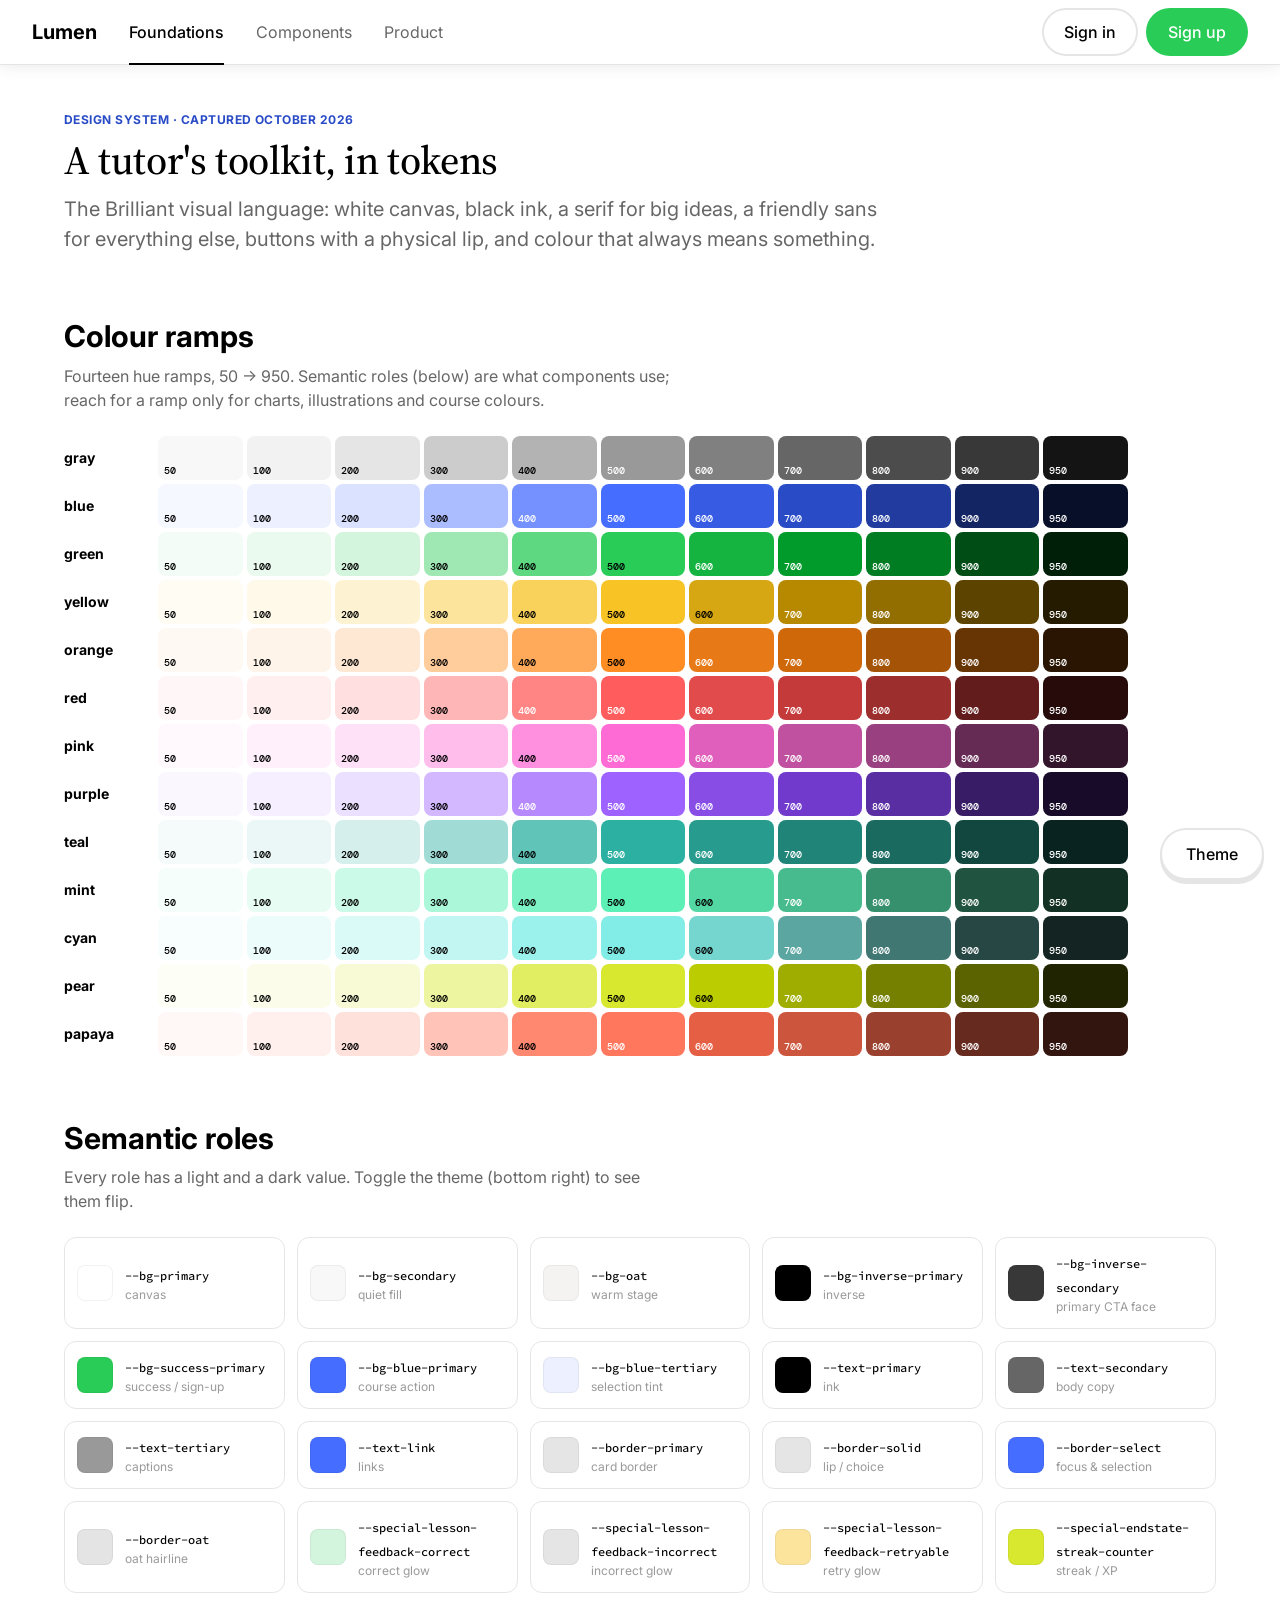
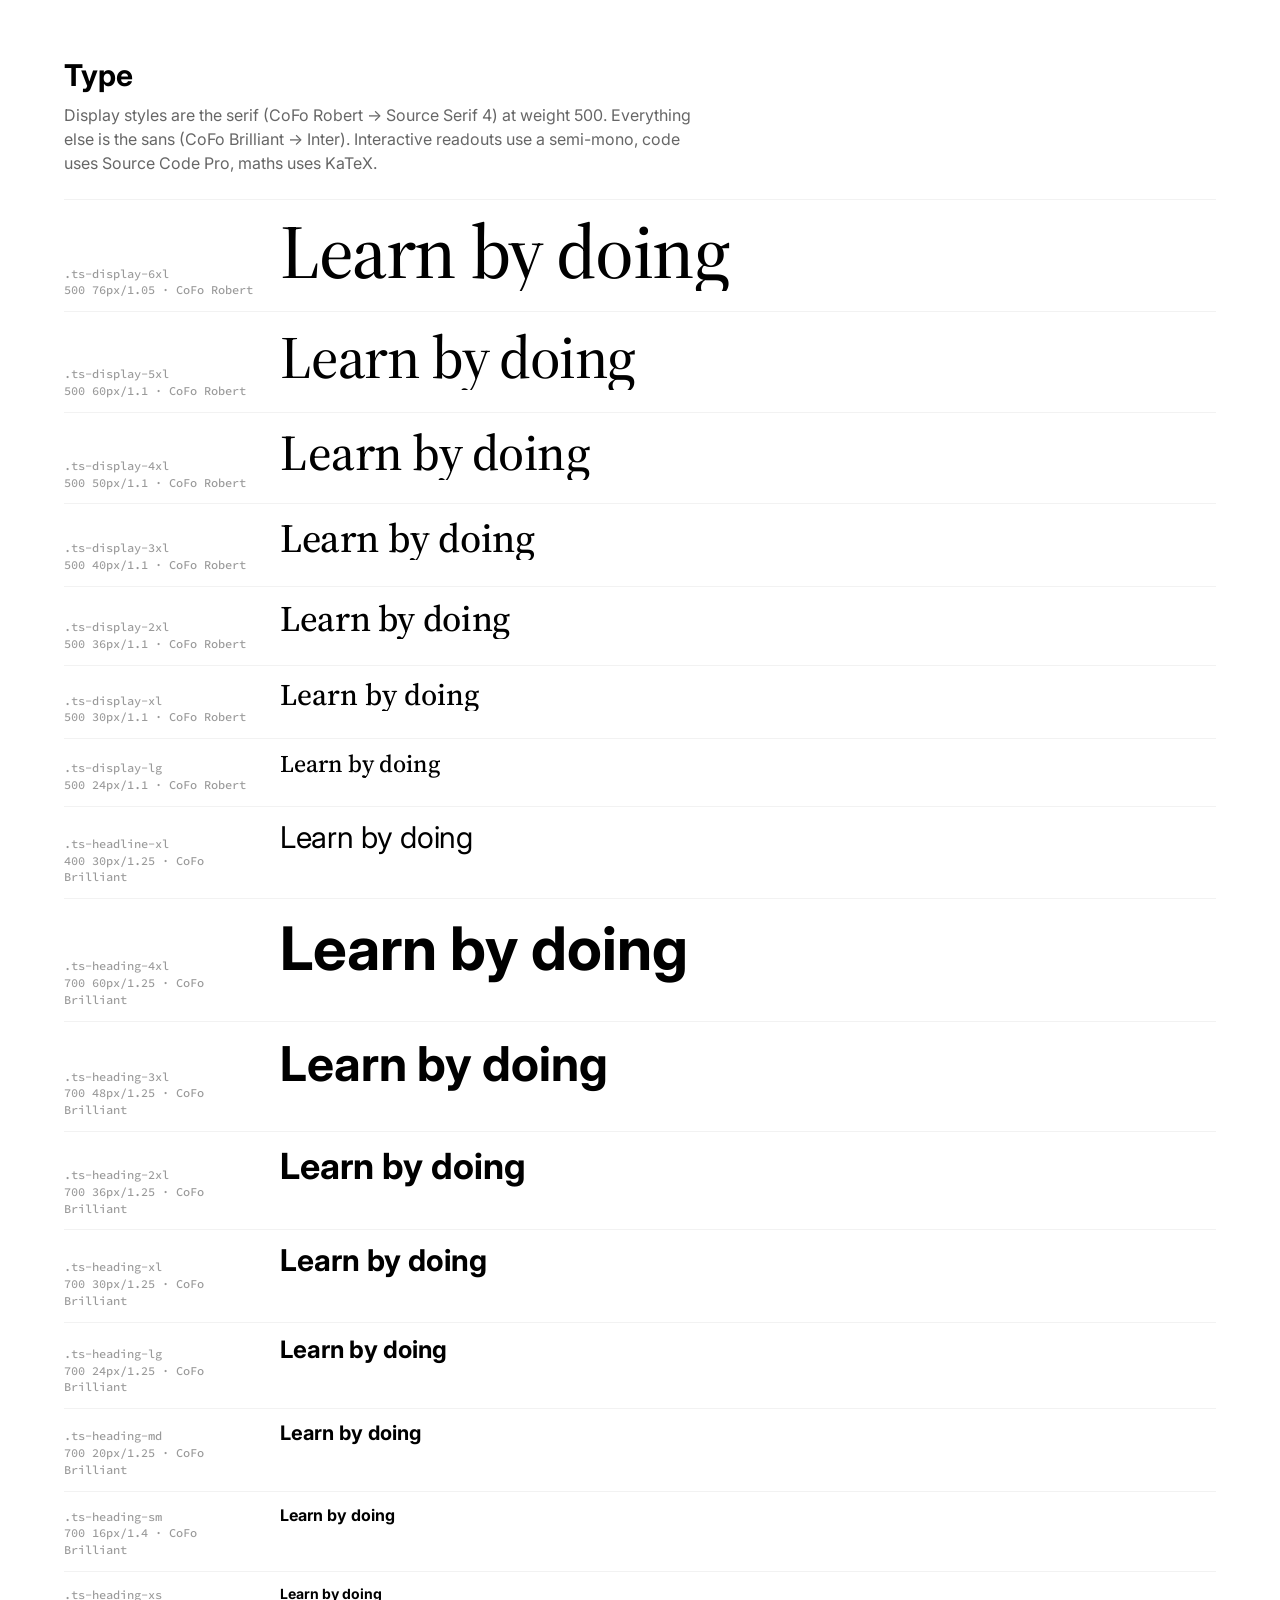
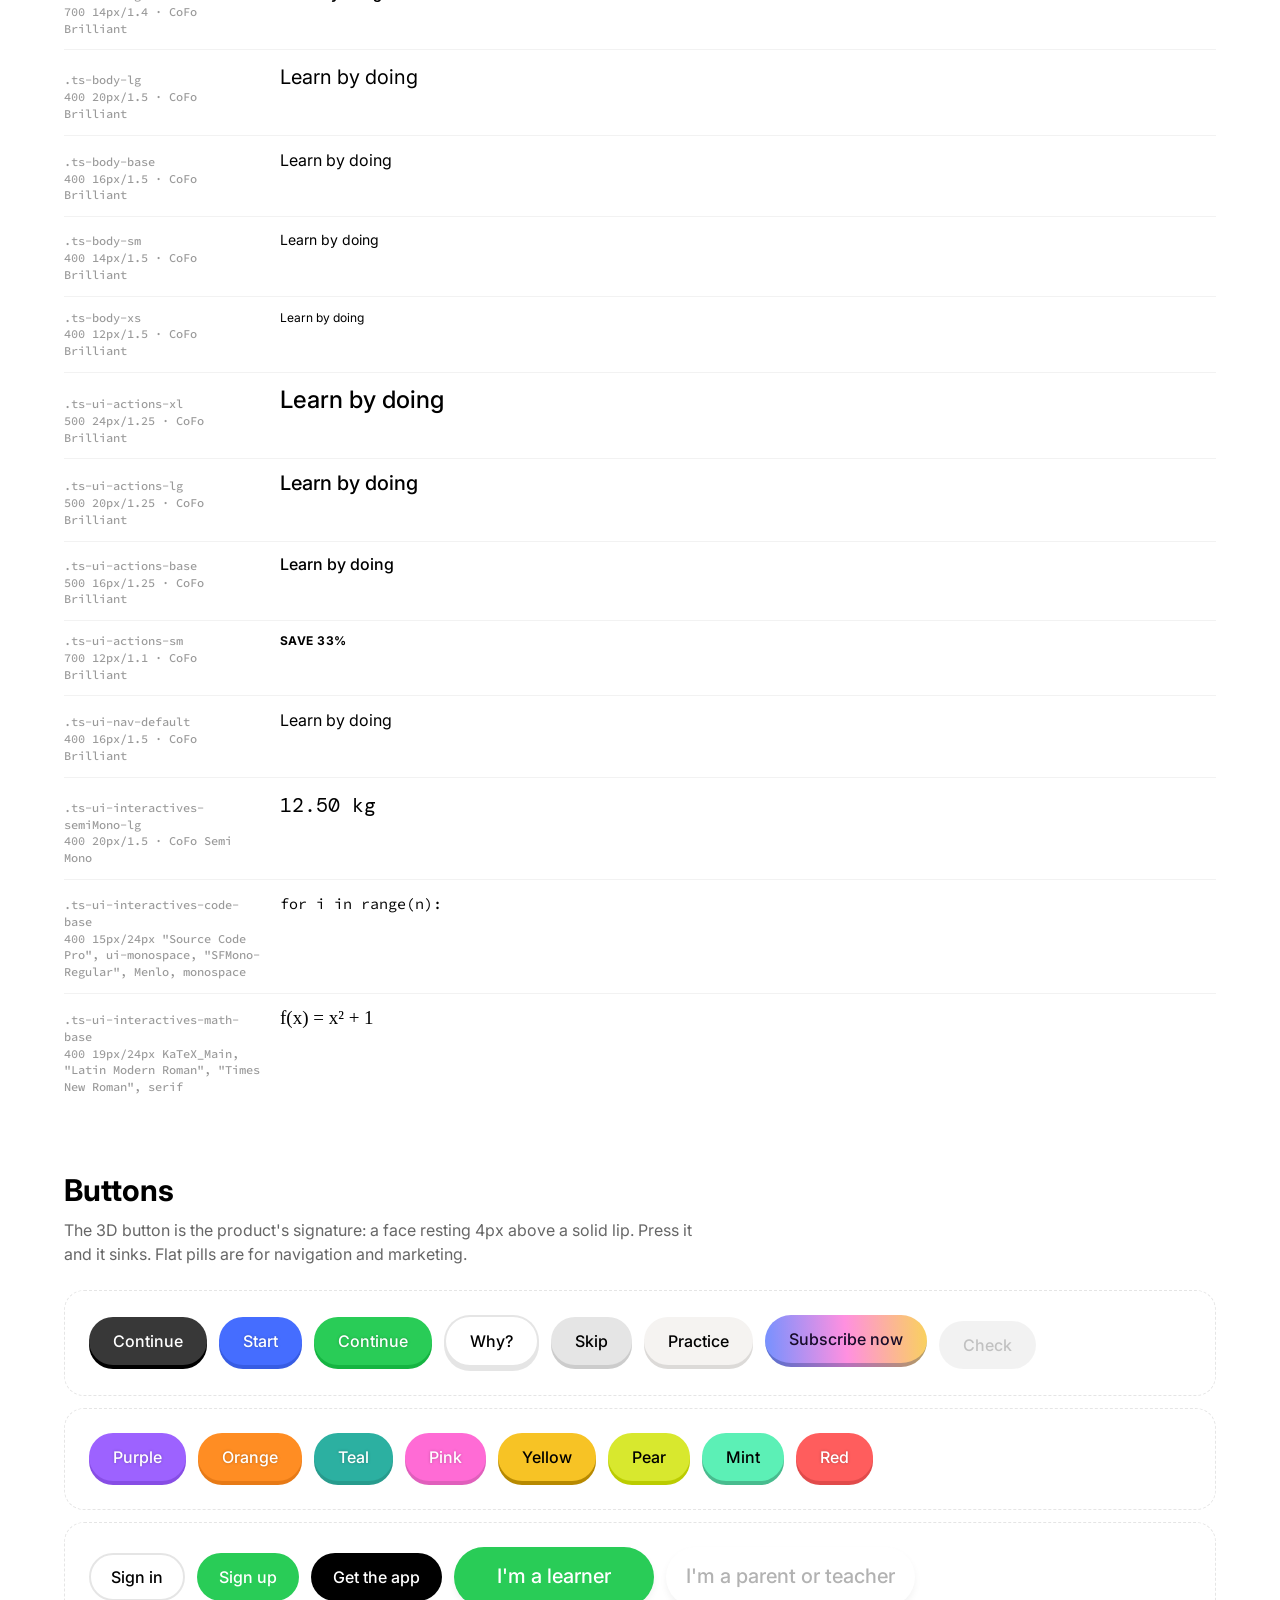
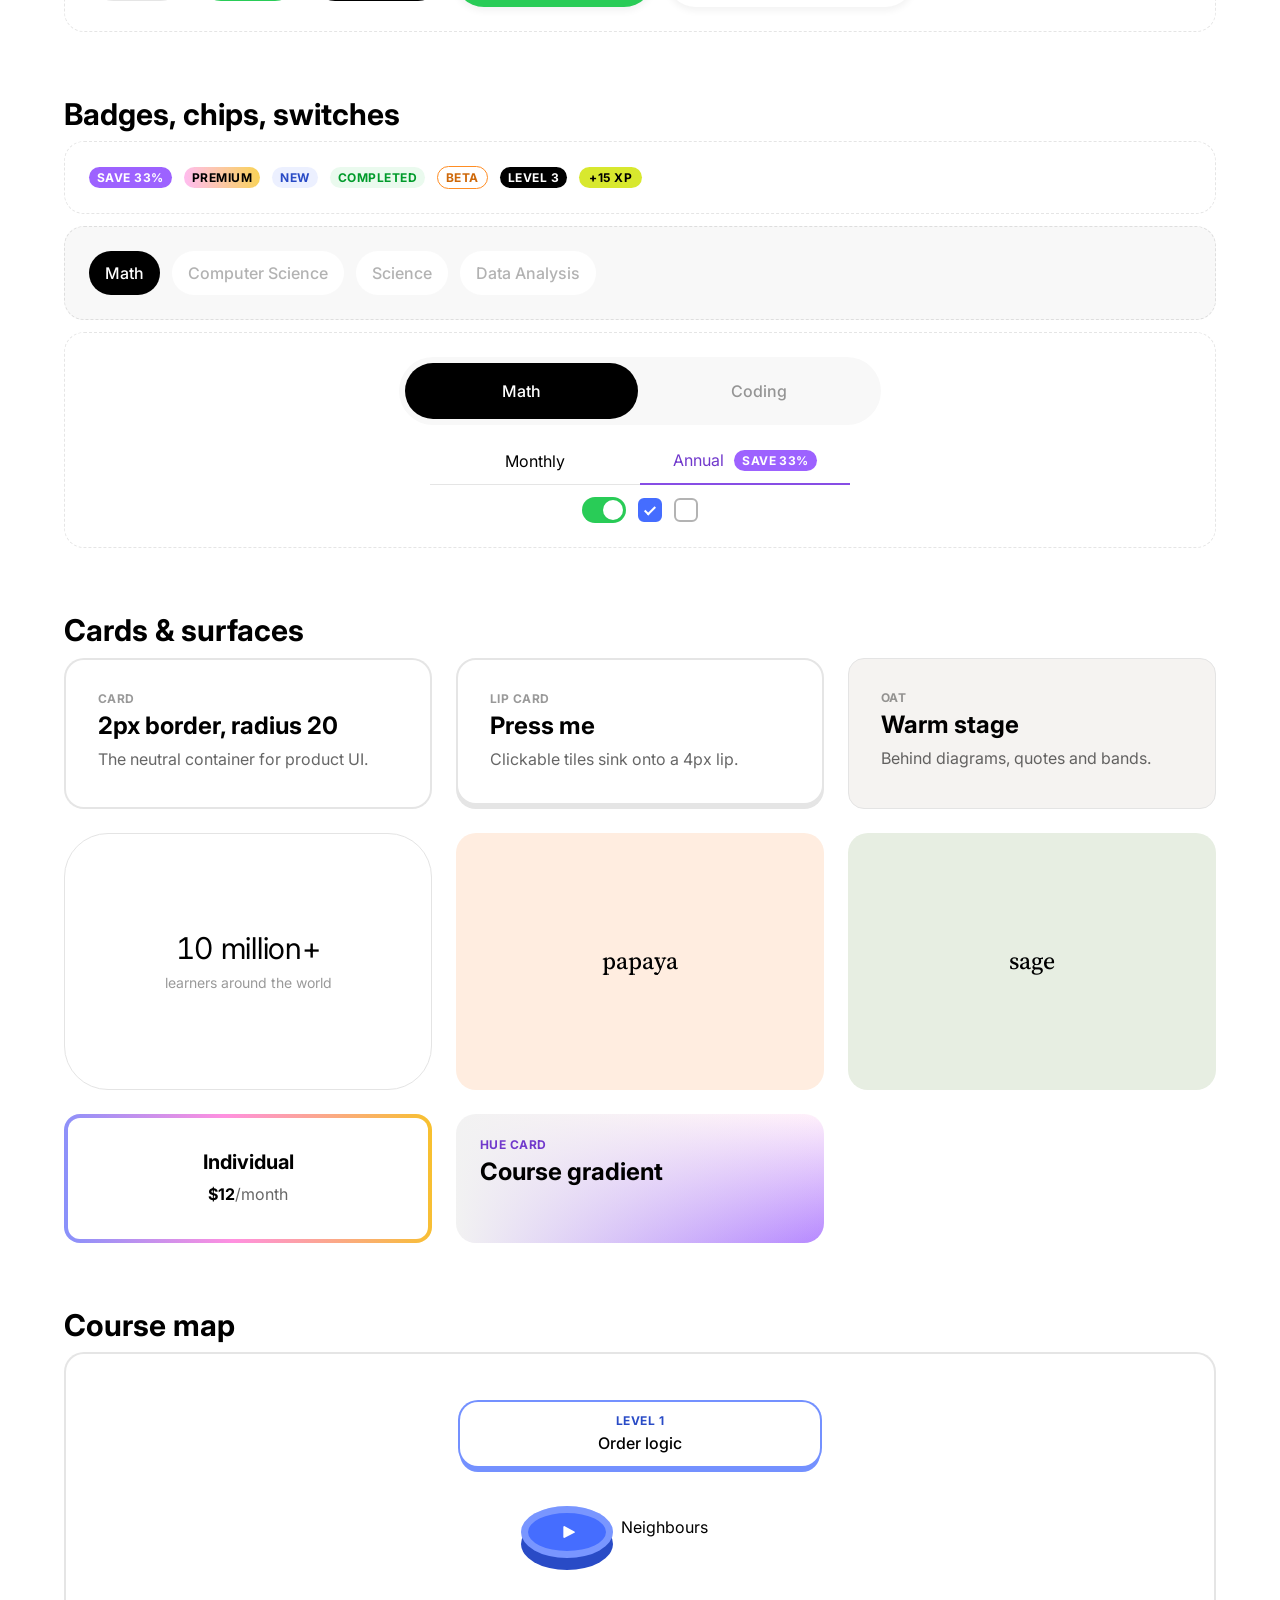
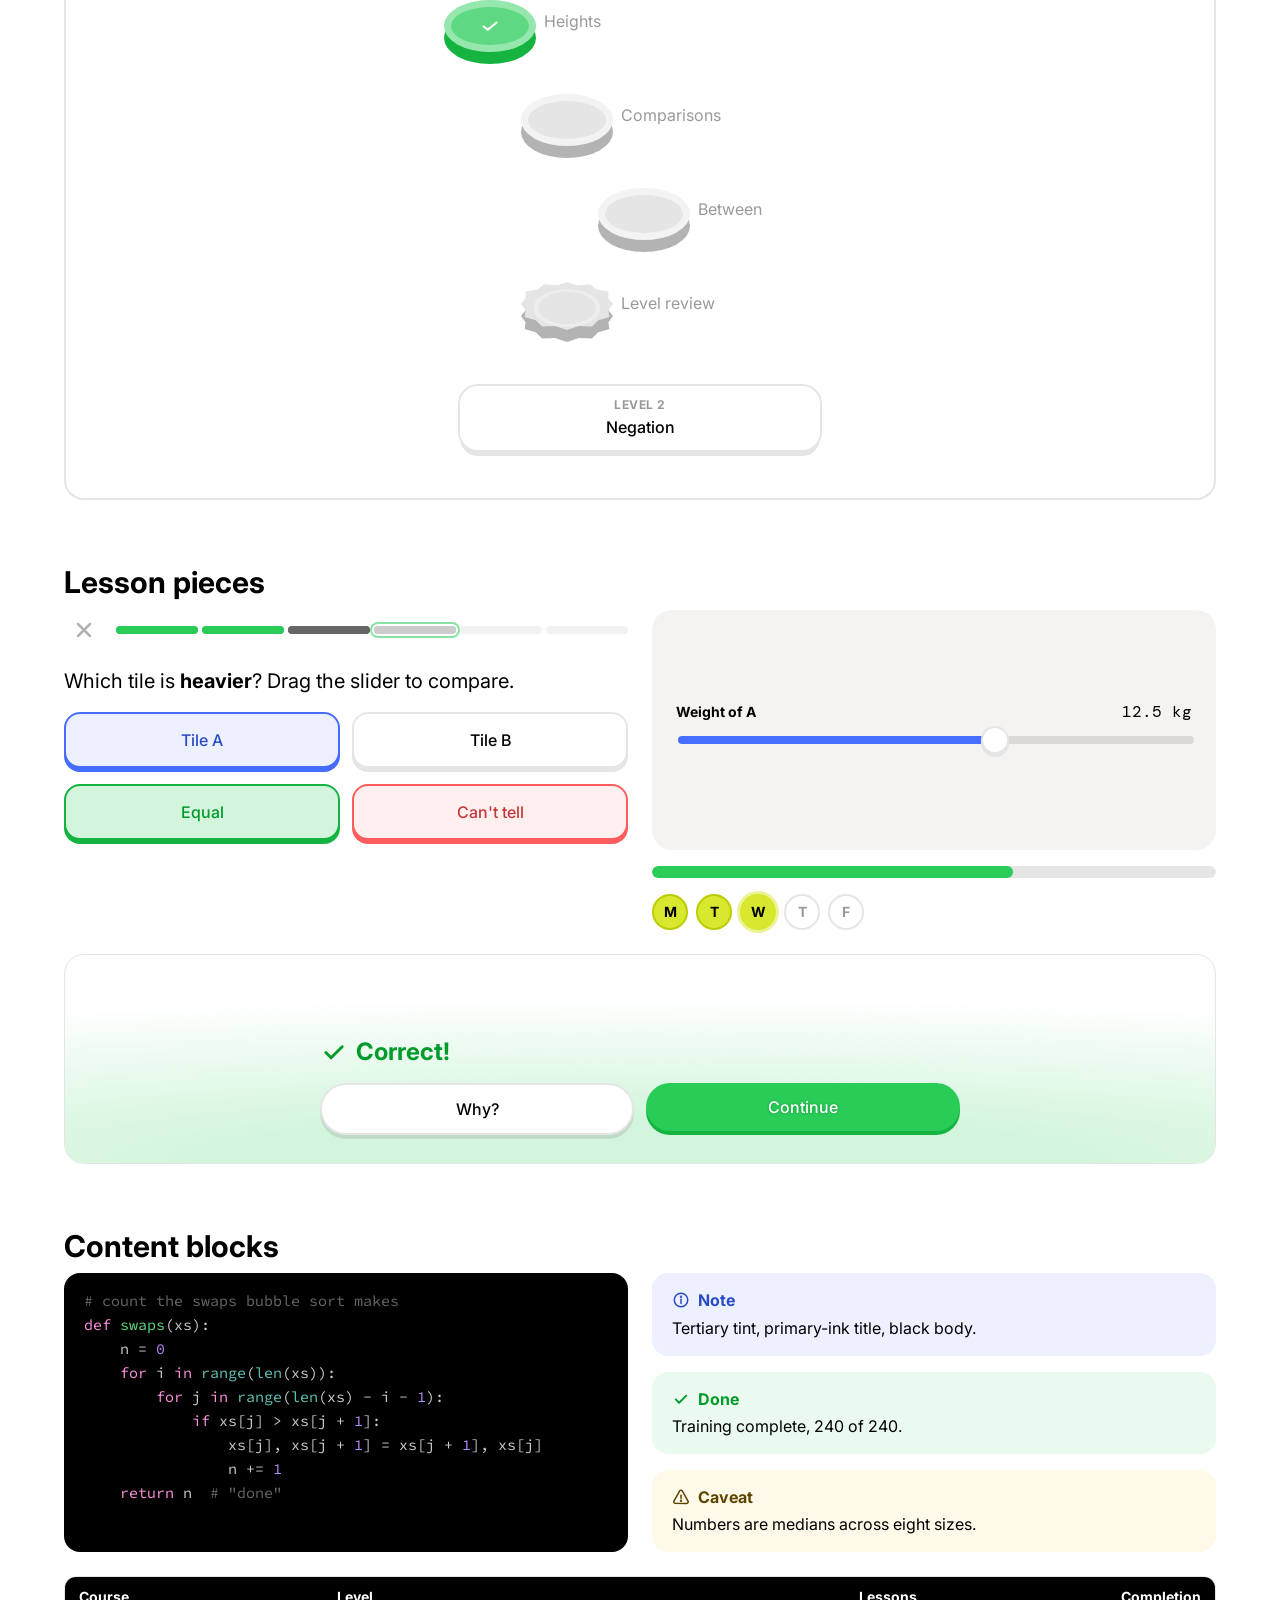
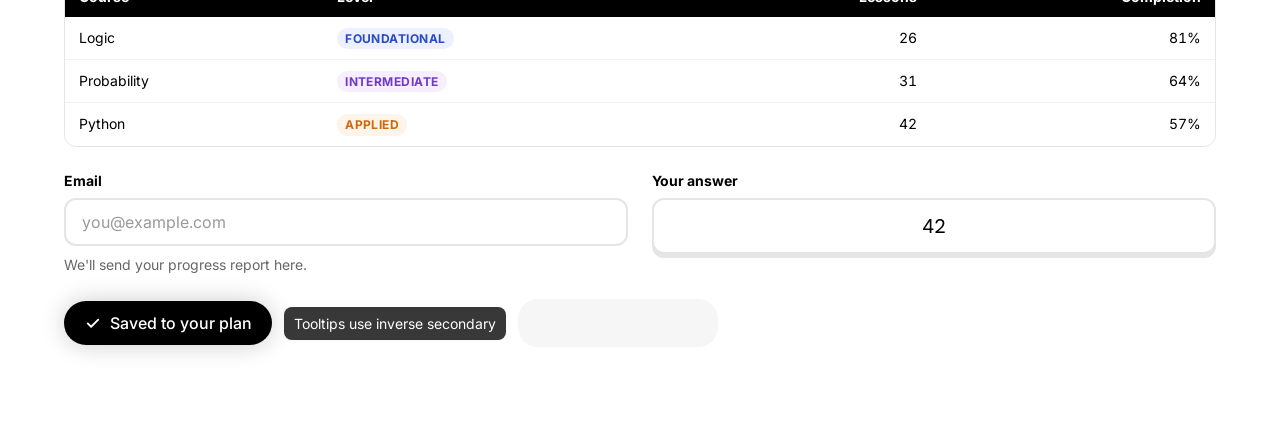
==== preview/index.html @ 85a5425d "Brilliant design system skill: tokens, components, templates, md2pdf - tokens/: 174 primitives, 186 " ====
<!doctype html>
<html lang="en" data-theme="light">
<head>
<meta charset="utf-8">
<meta name="viewport" content="width=device-width, initial-scale=1">
<title>Brilliant Design System — Specimen</title>
<link rel="stylesheet" href="../tokens/fonts.css">
<link rel="stylesheet" href="../tokens/tokens.css">
<link rel="stylesheet" href="../css/brilliant.css">
<style>
  .spec-h { font: var(--ts-display-3xl); letter-spacing: var(--ts-display-3xl-ls); margin: 0 0 var(--space-3); }
  .spec-h2 { font: var(--ts-heading-xl); margin: var(--space-16) 0 var(--space-2); }
  .spec-sub { color: var(--text-secondary); margin-bottom: var(--space-6); max-width: 64ch; }
  .ramp { display: grid; grid-template-columns: 90px repeat(12, 1fr); gap: 4px; align-items: center; margin-bottom: 4px; }
  .ramp b { font: var(--ts-heading-xs); }
  .sw { height: 44px; border-radius: var(--radius-md); position: relative; }
  .sw span { position: absolute; left: 6px; bottom: 4px; font: 500 10px/1 var(--font-semi-mono); }
  .roles { display: grid; grid-template-columns: repeat(auto-fill, minmax(220px, 1fr)); gap: var(--space-3); }
  .role { display: flex; align-items: center; gap: var(--space-3); padding: var(--space-3); border: 1px solid var(--border-primary); border-radius: var(--radius-lg); }
  .role i { width: 36px; height: 36px; border-radius: var(--radius-md); flex: none; border: 1px solid var(--border-secondary); }
  .role code { font: 500 12px/1.3 var(--font-code); }
  .role small { display: block; font: var(--ts-body-xs); color: var(--text-tertiary); }
  .type-row { display: grid; grid-template-columns: 200px 1fr; gap: var(--space-4); align-items: baseline; padding: var(--space-3) 0; border-top: 1px solid var(--border-secondary); }
  .type-row code { font: 500 12px/1.4 var(--font-code); color: var(--text-tertiary); }
  .grid-2 { display: grid; grid-template-columns: repeat(auto-fit, minmax(300px, 1fr)); gap: var(--space-6); }
  .demo { padding: var(--space-6); border: 1px dashed var(--border-primary); border-radius: var(--radius-2xl); display: flex; flex-wrap: wrap; gap: var(--space-3); align-items: center; }
  .theme-toggle { position: fixed; right: 16px; bottom: 16px; z-index: 2000; }
</style>
</head>
<body>
<header class="app-bar">
  <div class="app-bar__inner">
    <a class="app-bar__brand" href="#">Lumen</a>
    <nav class="app-bar__nav"><a href="#color" aria-current="page">Foundations</a><a href="#components">Components</a><a href="#product">Product</a></nav>
    <div class="app-bar__actions"><a class="btn btn--outline" href="#">Sign in</a><a class="btn btn--success" href="#">Sign up</a></div>
  </div>
</header>

<main class="container" style="padding-block: var(--space-12) var(--space-24)">
  <p class="kicker kicker--blue">Design system · captured October 2026</p>
  <h1 class="spec-h" style="margin-top: var(--space-3)">A tutor's toolkit, in tokens</h1>
  <p class="spec-sub ts-body-lg">The Brilliant visual language: white canvas, black ink, a serif for big ideas, a friendly sans for everything else, buttons with a physical lip, and colour that always means something.</p>

  <h2 class="spec-h2" id="color">Colour ramps</h2>
  <p class="spec-sub">Fourteen hue ramps, 50 → 950. Semantic roles (below) are what components use; reach for a ramp only for charts, illustrations and course colours.</p>
  <div id="ramps"></div>

  <h2 class="spec-h2">Semantic roles</h2>
  <p class="spec-sub">Every role has a light and a dark value. Toggle the theme (bottom right) to see them flip.</p>
  <div class="roles" id="roles"></div>

  <h2 class="spec-h2">Type</h2>
  <p class="spec-sub">Display styles are the serif (CoFo Robert → Source Serif 4) at weight 500. Everything else is the sans (CoFo Brilliant → Inter). Interactive readouts use a semi-mono, code uses Source Code Pro, maths uses KaTeX.</p>
  <div id="types"></div>

  <h2 class="spec-h2" id="components">Buttons</h2>
  <p class="spec-sub">The 3D button is the product's signature: a face resting 4px above a solid lip. Press it and it sinks. Flat pills are for navigation and marketing.</p>
  <div class="demo">
    <button class="btn3d"><span class="btn3d__face">Continue</span></button>
    <button class="btn3d btn3d--blue"><span class="btn3d__face">Start</span></button>
    <button class="btn3d btn3d--green"><span class="btn3d__face">Continue</span></button>
    <button class="btn3d btn3d--white"><span class="btn3d__face">Why?</span></button>
    <button class="btn3d btn3d--fill"><span class="btn3d__face">Skip</span></button>
    <button class="btn3d btn3d--oat"><span class="btn3d__face">Practice</span></button>
    <button class="btn3d btn3d--premium btn3d--shimmer"><span class="btn3d__face">Subscribe now</span></button>
    <button class="btn3d" disabled><span class="btn3d__face">Check</span></button>
  </div>
  <div class="demo" style="margin-top: var(--space-3)">
    <button class="btn3d btn3d--purple"><span class="btn3d__face">Purple</span></button>
    <button class="btn3d btn3d--orange"><span class="btn3d__face">Orange</span></button>
    <button class="btn3d btn3d--teal"><span class="btn3d__face">Teal</span></button>
    <button class="btn3d btn3d--pink"><span class="btn3d__face">Pink</span></button>
    <button class="btn3d btn3d--yellow"><span class="btn3d__face">Yellow</span></button>
    <button class="btn3d btn3d--pear"><span class="btn3d__face">Pear</span></button>
    <button class="btn3d btn3d--mint"><span class="btn3d__face">Mint</span></button>
    <button class="btn3d btn3d--red"><span class="btn3d__face">Red</span></button>
  </div>
  <div class="demo" style="margin-top: var(--space-3)">
    <a class="btn btn--outline" href="#">Sign in</a>
    <a class="btn btn--success" href="#">Sign up</a>
    <a class="btn btn--inverse" href="#">Get the app</a>
    <button class="btn btn--cta btn--success">I'm a learner</button>
    <button class="btn btn--cta" aria-pressed="false">I'm a parent or teacher</button>
  </div>

  <h2 class="spec-h2">Badges, chips, switches</h2>
  <div class="demo">
    <span class="badge badge--solid badge--purple">Save 33%</span>
    <span class="badge badge--solid badge--premium">Premium</span>
    <span class="badge badge--subtle badge--blue">New</span>
    <span class="badge badge--subtle badge--green">Completed</span>
    <span class="badge badge--outline badge--orange">Beta</span>
    <span class="badge badge--solid badge--primary">Level 3</span>
    <span class="xp">+15 XP</span>
  </div>
  <div class="demo" style="margin-top: var(--space-3); background: var(--bg-secondary)">
    <button class="chip" aria-pressed="true">Math</button>
    <button class="chip" aria-pressed="false">Computer Science</button>
    <button class="chip" aria-pressed="false">Science</button>
    <button class="chip" aria-pressed="false">Data Analysis</button>
  </div>
  <div class="demo" style="margin-top: var(--space-3); flex-direction: column; align-items: stretch">
    <div class="segmented" role="tablist" style="--n:2; --i:0">
      <span class="segmented__thumb"></span>
      <button role="tab" aria-selected="true">Math</button>
      <button role="tab" aria-selected="false">Coding</button>
    </div>
    <div class="tabs tabs--purple" role="tablist" style="max-width: 420px; margin-inline: auto; width: 100%">
      <button class="tab" role="tab" aria-selected="false">Monthly</button>
      <button class="tab" role="tab" aria-selected="true">Annual <span class="badge badge--solid badge--purple">Save 33%</span></button>
    </div>
    <div class="row" style="justify-content: center"><input class="switch" type="checkbox" checked aria-label="Sound"><input class="check" type="checkbox" checked aria-label="Option"><input class="check" type="checkbox" aria-label="Option"></div>
  </div>

  <h2 class="spec-h2">Cards &amp; surfaces</h2>
  <div class="grid-2">
    <div class="card"><p class="kicker">Card</p><h3 class="ts-heading-lg" style="margin: 6px 0">2px border, radius 20</h3><p class="c-secondary">The neutral container for product UI.</p></div>
    <a class="card card--lip" href="#"><p class="kicker">Lip card</p><h3 class="ts-heading-lg" style="margin: 6px 0">Press me</h3><p class="c-secondary">Clickable tiles sink onto a 4px lip.</p></a>
    <div class="card card--oat"><p class="kicker">Oat</p><h3 class="ts-heading-lg" style="margin: 6px 0">Warm stage</h3><p class="c-secondary">Behind diagrams, quotes and bands.</p></div>
    <div class="stat-tile"><div class="stat-tile__value">10 million+</div><div class="stat-tile__label">learners around the world</div></div>
    <div class="media-panel tint-papaya"><span class="ts-display-lg">papaya</span></div>
    <div class="media-panel tint-sage"><span class="ts-display-lg">sage</span></div>
    <div class="iridescent-frame"><div class="plan-card"><div class="plan-card__name">Individual</div><div class="plan-card__price"><b>$12</b><span>/month</span></div></div></div>
    <div class="hue-card hue-card--purple"><p class="kicker kicker--purple">Hue card</p><h3 class="ts-heading-lg" style="margin-top: 6px">Course gradient</h3></div>
  </div>

  <h2 class="spec-h2" id="product">Course map</h2>
  <div class="card" style="padding-block: var(--space-12)">
    <div style="max-width: 392px; margin-inline: auto; padding-inline: 16px">
      <button class="level-header level-header--current"><span class="level-header__kicker">Level 1</span><span class="level-header__title">Order logic</span></button>
    </div>
    <div class="path" style="margin-block: var(--space-10)">
      <div class="path__row"><button class="path__item" aria-current="step"><span class="node node--current hue-blue"><svg class="node__glyph" viewBox="0 0 24 24"><use href="#i-play"/></svg></span><span class="path__label">Neighbours</span></button></div>
      <div class="path__row"><button class="path__item"><span class="node node--done hue-green"><svg class="node__glyph" viewBox="0 0 24 24"><use href="#i-check"/></svg></span><span class="path__label">Heights</span></button></div>
      <div class="path__row"><button class="path__item"><span class="node"></span><span class="path__label">Comparisons</span></button></div>
      <div class="path__row"><button class="path__item"><span class="node"></span><span class="path__label">Between</span></button></div>
      <div class="path__row"><button class="path__item"><span class="node node--review"></span><span class="path__label">Level review</span></button></div>
    </div>
    <div style="max-width: 392px; margin-inline: auto; padding-inline: 16px">
      <button class="level-header"><span class="level-header__kicker">Level 2</span><span class="level-header__title">Negation</span></button>
    </div>
  </div>

  <h2 class="spec-h2">Lesson pieces</h2>
  <div class="grid-2">
    <div class="stack">
      <div class="row"><button class="icon-btn" aria-label="Close"><svg viewBox="0 0 24 24"><use href="#i-x"/></svg></button>
        <div class="steps"><span class="steps__seg steps__seg--correct"></span><span class="steps__seg steps__seg--correct"></span><span class="steps__seg steps__seg--incorrect"></span><span class="steps__seg steps__seg--current"></span><span class="steps__seg"></span><span class="steps__seg"></span></div></div>
      <div class="lesson-content lesson-content--lg"><p>Which tile is <strong>heavier</strong>? Drag the slider to compare.</p></div>
      <div class="choices choices--2">
        <button class="choice" aria-pressed="true">Tile A</button>
        <button class="choice">Tile B</button>
        <button class="choice" data-state="correct">Equal</button>
        <button class="choice" data-state="incorrect">Can't tell</button>
      </div>
    </div>
    <div class="stack">
      <div class="stage"><div style="width: 100%"><label class="row" style="justify-content: space-between"><span class="ts-heading-xs">Weight of A</span><span class="readout">12.5 kg</span></label><input class="slider" type="range" value="62" style="--value: 62%" oninput="this.style.setProperty('--value', this.value + '%')"></div></div>
      <div class="progress progress--lg"><div class="progress__fill" style="--value: 64%"></div></div>
      <div class="row"><div class="streak"><span class="streak__day streak__day--done">M</span><span class="streak__day streak__day--done">T</span><span class="streak__day streak__day--done streak__day--today">W</span><span class="streak__day">T</span><span class="streak__day">F</span></div></div>
    </div>
  </div>
  <div style="position: relative; height: 210px; margin-top: var(--space-6); border-radius: var(--radius-2xl); overflow: hidden; border: 1px solid var(--border-primary)">
    <div class="feedback feedback--correct" style="position: absolute">
      <div class="feedback__inner">
        <div class="feedback__title"><svg viewBox="0 0 24 24"><use href="#i-check"/></svg>Correct!</div>
        <div class="feedback__actions"><button class="btn3d btn3d--white"><span class="btn3d__face">Why?</span></button><button class="btn3d btn3d--green"><span class="btn3d__face">Continue</span></button></div>
      </div>
    </div>
  </div>

  <h2 class="spec-h2">Content blocks</h2>
  <div class="grid-2">
<pre class="code"><span class="c"># count the swaps bubble sort makes</span>
<span class="k">def</span> <span class="d">swaps</span>(xs):
    n = <span class="n">0</span>
    <span class="k">for</span> i <span class="k">in</span> <span class="f">range</span>(<span class="f">len</span>(xs)):
        <span class="k">for</span> j <span class="k">in</span> <span class="f">range</span>(<span class="f">len</span>(xs) - i - <span class="n">1</span>):
            <span class="k">if</span> xs[j] &gt; xs[j + <span class="n">1</span>]:
                xs[j], xs[j + <span class="n">1</span>] = xs[j + <span class="n">1</span>], xs[j]
                n += <span class="n">1</span>
    <span class="k">return</span> n  <span class="c"># "done"</span></pre>
    <div class="stack">
      <div class="callout"><div class="callout__title"><svg viewBox="0 0 24 24"><use href="#i-info"/></svg>Note</div><p>Tertiary tint, primary-ink title, black body.</p></div>
      <div class="callout callout--green"><div class="callout__title"><svg viewBox="0 0 24 24"><use href="#i-check"/></svg>Done</div><p>Training complete, 240 of 240.</p></div>
      <div class="callout callout--yellow"><div class="callout__title"><svg viewBox="0 0 24 24"><use href="#i-alert"/></svg>Caveat</div><p>Numbers are medians across eight sizes.</p></div>
    </div>
  </div>
  <div class="table-wrap" style="margin-top: var(--space-6)">
    <table class="table"><thead><tr><th>Course</th><th>Level</th><th class="num">Lessons</th><th class="num">Completion</th></tr></thead>
    <tbody><tr><td>Logic</td><td><span class="badge badge--subtle badge--blue">Foundational</span></td><td class="num">26</td><td class="num">81%</td></tr>
    <tr><td>Probability</td><td><span class="badge badge--subtle badge--purple">Intermediate</span></td><td class="num">31</td><td class="num">64%</td></tr>
    <tr><td>Python</td><td><span class="badge badge--subtle badge--orange">Applied</span></td><td class="num">42</td><td class="num">57%</td></tr></tbody></table>
  </div>
  <div class="grid-2" style="margin-top: var(--space-6)">
    <div class="field"><label class="field__label" for="em">Email</label><input class="input" id="em" placeholder="you@example.com"><span class="field__hint">We'll send your progress report here.</span></div>
    <div class="field"><label class="field__label" for="ans">Your answer</label><input class="input input--answer" id="ans" value="42"></div>
  </div>
  <div class="row" style="margin-top: var(--space-6)"><span class="toast"><svg viewBox="0 0 24 24" width="18" height="18"><use href="#i-check"/></svg>Saved to your plan</span><span class="tooltip">Tooltips use inverse secondary</span><div class="skeleton" style="width: 200px; height: 48px"></div></div>
</main>

<button class="btn3d btn3d--white theme-toggle" onclick="const h=document.documentElement;h.dataset.theme=h.dataset.theme==='dark'?'light':'dark'"><span class="btn3d__face">Theme</span></button>

<!--ICONS:start-->
<svg xmlns="http://www.w3.org/2000/svg" style="display:none">
  
  <symbol id="i-check" viewBox="0 0 24 24" fill="none" stroke="currentColor" stroke-width="2.5" stroke-linecap="round" stroke-linejoin="round"><path d="M5 12.5l4.5 4.5L19 7.5"/></symbol>
  <symbol id="i-x" viewBox="0 0 24 24" fill="none" stroke="currentColor" stroke-width="2.5" stroke-linecap="round"><path d="M6 6l12 12M18 6L6 18"/></symbol>
  <symbol id="i-arrow-right" viewBox="0 0 24 24" fill="none" stroke="currentColor" stroke-width="2" stroke-linecap="round" stroke-linejoin="round"><path d="M5 12h14M13 6l6 6-6 6"/></symbol>
  <symbol id="i-arrow-left" viewBox="0 0 24 24" fill="none" stroke="currentColor" stroke-width="2" stroke-linecap="round" stroke-linejoin="round"><path d="M19 12H5M11 6l-6 6 6 6"/></symbol>
  <symbol id="i-chevron-down" viewBox="0 0 24 24" fill="none" stroke="currentColor" stroke-width="2" stroke-linecap="round" stroke-linejoin="round"><path d="M6 9l6 6 6-6"/></symbol>
  <symbol id="i-lock" viewBox="0 0 24 24" fill="none" stroke="currentColor" stroke-width="2" stroke-linecap="round" stroke-linejoin="round"><rect x="5" y="10.5" width="14" height="10" rx="2.5"/><path d="M8 10.5V8a4 4 0 0 1 8 0v2.5"/></symbol>
  <symbol id="i-star" viewBox="0 0 24 24" fill="currentColor"><path d="M12 3.2l2.6 5.4 5.9.8-4.3 4.1 1 5.9L12 16.6l-5.2 2.8 1-5.9-4.3-4.1 5.9-.8z" stroke="currentColor" stroke-width="1.2" stroke-linejoin="round"/></symbol>
  <symbol id="i-bolt" viewBox="0 0 24 24" fill="currentColor"><path d="M13.5 2.5L5 13.5h6l-1 8 8.5-11h-6z" stroke="currentColor" stroke-width="1.2" stroke-linejoin="round"/></symbol>
  <symbol id="i-flame" viewBox="0 0 24 24" fill="currentColor"><path d="M12 2.5c.6 3.2 5.5 5.5 5.5 11a5.5 5.5 0 0 1-11 0c0-2.3 1-4 2.3-5.2.1 1.6.8 2.7 1.9 3.2C10.3 8.6 11 5.4 12 2.5z"/></symbol>
  <symbol id="i-book" viewBox="0 0 24 24" fill="none" stroke="currentColor" stroke-width="2" stroke-linecap="round" stroke-linejoin="round"><path d="M4 5.5A2.5 2.5 0 0 1 6.5 3H20v15H6.5A2.5 2.5 0 0 0 4 20.5z"/><path d="M4 20.5A2.5 2.5 0 0 0 6.5 23H20v-5"/></symbol>
  <symbol id="i-layers" viewBox="0 0 24 24" fill="none" stroke="currentColor" stroke-width="2" stroke-linejoin="round"><path d="M12 3l9 5-9 5-9-5z"/><path d="M3 13l9 5 9-5" stroke-linecap="round"/></symbol>
  <symbol id="i-puzzle" viewBox="0 0 24 24" fill="none" stroke="currentColor" stroke-width="2" stroke-linejoin="round"><path d="M4 8h4a2 2 0 1 1 4 0h4v4a2 2 0 1 1 0 4v4H4z"/></symbol>
  <symbol id="i-lightbulb" viewBox="0 0 24 24" fill="none" stroke="currentColor" stroke-width="2" stroke-linecap="round" stroke-linejoin="round"><path d="M9 18h6M10 21.5h4"/><path d="M12 2.5a6.5 6.5 0 0 0-4 11.6c.7.6 1 1.4 1 2.4h6c0-1 .3-1.8 1-2.4a6.5 6.5 0 0 0-4-11.6z"/></symbol>
  <symbol id="i-info" viewBox="0 0 24 24" fill="none" stroke="currentColor" stroke-width="2" stroke-linecap="round"><circle cx="12" cy="12" r="9"/><path d="M12 11v5.5"/><circle cx="12" cy="7.6" r=".6" fill="currentColor"/></symbol>
  <symbol id="i-alert" viewBox="0 0 24 24" fill="none" stroke="currentColor" stroke-width="2" stroke-linecap="round" stroke-linejoin="round"><path d="M10.3 3.9L2.6 17.5A2 2 0 0 0 4.3 20.5h15.4a2 2 0 0 0 1.7-3L13.7 3.9a2 2 0 0 0-3.4 0z"/><path d="M12 9.5v4"/><circle cx="12" cy="17" r=".6" fill="currentColor"/></symbol>
  <symbol id="i-play" viewBox="0 0 24 24" fill="currentColor"><path d="M8 5.2v13.6a1 1 0 0 0 1.5.9l10.6-6.8a1 1 0 0 0 0-1.7L9.5 4.3A1 1 0 0 0 8 5.2z"/></symbol>
  <symbol id="i-target" viewBox="0 0 24 24" fill="none" stroke="currentColor" stroke-width="2"><circle cx="12" cy="12" r="9"/><circle cx="12" cy="12" r="5"/><circle cx="12" cy="12" r="1.2" fill="currentColor"/></symbol>
  <symbol id="i-chart" viewBox="0 0 24 24" fill="none" stroke="currentColor" stroke-width="2" stroke-linecap="round"><path d="M4 20V10M10 20V4M16 20v-7M22 20H2"/></symbol>
  <symbol id="i-code" viewBox="0 0 24 24" fill="none" stroke="currentColor" stroke-width="2" stroke-linecap="round" stroke-linejoin="round"><path d="M8 7l-5 5 5 5M16 7l5 5-5 5M13.5 4l-3 16"/></symbol>
  <symbol id="i-sigma" viewBox="0 0 24 24" fill="none" stroke="currentColor" stroke-width="2" stroke-linecap="round" stroke-linejoin="round"><path d="M18 5H6l6 7-6 7h12"/></symbol>
  <symbol id="i-atom" viewBox="0 0 24 24" fill="none" stroke="currentColor" stroke-width="1.8"><ellipse cx="12" cy="12" rx="10" ry="4"/><ellipse cx="12" cy="12" rx="10" ry="4" transform="rotate(60 12 12)"/><ellipse cx="12" cy="12" rx="10" ry="4" transform="rotate(120 12 12)"/><circle cx="12" cy="12" r="1.4" fill="currentColor"/></symbol>
  <symbol id="i-grid" viewBox="0 0 24 24" fill="none" stroke="currentColor" stroke-width="2" stroke-linejoin="round"><rect x="3.5" y="3.5" width="7" height="7" rx="2"/><rect x="13.5" y="3.5" width="7" height="7" rx="2"/><rect x="3.5" y="13.5" width="7" height="7" rx="2"/><rect x="13.5" y="13.5" width="7" height="7" rx="2"/></symbol>
  <symbol id="i-sun" viewBox="0 0 24 24" fill="none" stroke="currentColor" stroke-width="2" stroke-linecap="round"><circle cx="12" cy="12" r="4"/><path d="M12 2v2M12 20v2M4.9 4.9l1.4 1.4M17.7 17.7l1.4 1.4M2 12h2M20 12h2M4.9 19.1l1.4-1.4M17.7 6.3l1.4-1.4"/></symbol>
  <symbol id="i-moon" viewBox="0 0 24 24" fill="none" stroke="currentColor" stroke-width="2" stroke-linejoin="round"><path d="M20 14.5A8 8 0 0 1 9.5 4a8 8 0 1 0 10.5 10.5z"/></symbol>
  <symbol id="i-menu" viewBox="0 0 24 24" fill="none" stroke="currentColor" stroke-width="2" stroke-linecap="round"><path d="M4 7h16M4 12h16M4 17h16"/></symbol>
  <symbol id="i-sparkle" viewBox="0 0 24 24" fill="currentColor"><path d="M12 2.5c.5 4.6 2.9 7 7.5 7.5-4.6.5-7 2.9-7.5 7.5-.5-4.6-2.9-7-7.5-7.5 4.6-.5 7-2.9 7.5-7.5z"/><path d="M19 15.5c.2 1.8 1.2 2.8 3 3-1.8.2-2.8 1.2-3 3-.2-1.8-1.2-2.8-3-3 1.8-.2 2.8-1.2 3-3z"/></symbol>
</svg>
<!--ICONS:end-->
<script>
  const ramps = ["gray","blue","green","yellow","orange","red","pink","purple","teal","mint","cyan","pear","papaya"];
  const steps = ["50","100","200","300","400","500","600","700","800","900","950"];
  const cs = getComputedStyle(document.documentElement);
  const lum = h => { const c = h.replace('#','').slice(0,6).match(/../g).map(x => parseInt(x,16)/255).map(v => v <= .03928 ? v/12.92 : ((v+.055)/1.055)**2.4); return .2126*c[0]+.7152*c[1]+.0722*c[2]; };
  document.getElementById('ramps').innerHTML = ramps.map(r => `<div class="ramp"><b>${r}</b>${steps.map(s => { const v = cs.getPropertyValue(`--${r}-${s}`).trim(); return v ? `<div class="sw" style="background:${v}" title="--${r}-${s} ${v}"><span style="color:${lum(v) > .4 ? '#000' : '#fff'}">${s}</span></div>` : '<div></div>'; }).join('')}</div>`).join('');
  const roles = [["bg-primary","canvas"],["bg-secondary","quiet fill"],["bg-oat","warm stage"],["bg-inverse-primary","inverse"],["bg-inverse-secondary","primary CTA face"],["bg-success-primary","success / sign-up"],["bg-blue-primary","course action"],["bg-blue-tertiary","selection tint"],["text-primary","ink"],["text-secondary","body copy"],["text-tertiary","captions"],["text-link","links"],["border-primary","card border"],["border-solid","lip / choice"],["border-select","focus & selection"],["border-oat","oat hairline"],["special-lesson-feedback-correct","correct glow"],["special-lesson-feedback-incorrect","incorrect glow"],["special-lesson-feedback-retryable","retry glow"],["special-endstate-streak-counter","streak / XP"]];
  document.getElementById('roles').innerHTML = roles.map(([n, d]) => `<div class="role"><i style="background:var(--${n})"></i><div><code>--${n}</code><small>${d}</small></div></div>`).join('');
  const types = ["display-6xl","display-5xl","display-4xl","display-3xl","display-2xl","display-xl","display-lg","headline-xl","heading-4xl","heading-3xl","heading-2xl","heading-xl","heading-lg","heading-md","heading-sm","heading-xs","body-lg","body-base","body-sm","body-xs","ui-actions-xl","ui-actions-lg","ui-actions-base","ui-actions-sm","ui-nav-default","ui-interactives-semiMono-lg","ui-interactives-code-base","ui-interactives-math-base"];
  document.getElementById('types').innerHTML = types.map(t => `<div class="type-row"><code>.ts-${t}<br>${cs.getPropertyValue('--ts-'+t).trim().replace(/"CoFo ([\w ]+)".*$/,'· CoFo $1')}</code><div class="ts-${t}" style="overflow:hidden;white-space:nowrap;text-overflow:ellipsis">${t.startsWith('ui-actions-sm') ? 'Save 33%' : t.includes('code') ? 'for i in range(n):' : t.includes('math') ? 'f(x) = x² + 1' : t.includes('semiMono') ? '12.50 kg' : 'Learn by doing'}</div></div>`).join('');
</script>
</body>
</html>
---- tokens/fonts.css ----
/* Fonts for the Brilliant design system.
 *
 * Brilliant ships three licensed faces from Contrast Foundry — CoFo Brilliant
 * (UI/body sans), CoFo Robert (display serif, weight 500 only) and CoFo Semi
 * Mono (interactive readouts) — plus open-source Source Code Pro and KaTeX.
 * The CoFo faces are commercial and are NOT included here. The stacks in
 * tokens.css put them first, so if you hold a licence, declare them with
 * @font-face (names below) and they win automatically. Otherwise these open
 * substitutes load from Google Fonts:
 *
 *   CoFo Brilliant  -> Inter            (metrics: CoFo is ~105% of Arial, Inter ~107%)
 *   CoFo Robert     -> Source Serif 4   (use weight 500, optical size on, tight tracking)
 *   CoFo Semi Mono  -> DM Mono
 *   Source Code Pro -> Source Code Pro  (exact; it is open source)
 *   KaTeX_Main      -> KaTeX            (exact; load katex.min.css when you render maths)
 *
 * Offline (PDF rendering without network) the stacks fall back to Helvetica/
 * Arial, Georgia and the system monospace, which keeps layout close.
 */
@import url("https://fonts.googleapis.com/css2?family=Inter:wght@400;500;700&family=Source+Serif+4:opsz,wght@8..60,500;8..60,600&family=DM+Mono:wght@400;500&family=Source+Code+Pro:wght@400;500;700&display=swap");

/* If licensed, uncomment and point at your files:
@font-face { font-family: "CoFo Brilliant"; src: url(cofo_brilliant_regular.woff2) format("woff2"); font-weight: 400; font-display: swap; }
@font-face { font-family: "CoFo Brilliant"; src: url(cofo_brilliant_medium.woff2)  format("woff2"); font-weight: 500; font-display: swap; }
@font-face { font-family: "CoFo Brilliant"; src: url(cofo_brilliant_bold.woff2)    format("woff2"); font-weight: 700; font-display: swap; }
@font-face { font-family: "CoFo Robert";    src: url(cofo_robert_medium.woff2)     format("woff2"); font-weight: 500; font-display: swap; }
@font-face { font-family: "CoFo Semi Mono"; src: url(cofo_semi_mono_regular.woff2) format("woff2"); font-weight: 400; font-display: swap; }
*/

/* The display serif substitute needs optical sizing to look right at 50-76px. */
.ts-display-lg, .ts-display-xl, .ts-display-2xl, .ts-display-3xl,
.ts-display-4xl, .ts-display-5xl, .ts-display-6xl { font-optical-sizing: auto; font-kerning: normal; }
---- tokens/tokens.css ----
/* Brilliant design tokens — generated by tools/build_tokens.py from
   source/brilliant-tokens.json (captured from brilliant.org, Oct 2026).
   Do not edit by hand: change the generator or the source and re-run. */
/* Primitives (identical in every theme) and scales */
:root {
  --black: #000000;
  --white: #ffffff;
  --dark-gray: #1e1e1e;
  --dark-gray-alpha: #0b0b0bcc;
  --gray-50: #f8f8f8;
  --gray-100: #f2f2f2;
  --gray-200: #e5e5e5;
  --gray-300: #cccccc;
  --gray-400: #b3b3b3;
  --gray-500: #999999;
  --gray-600: #808080;
  --gray-700: #666666;
  --gray-800: #4c4c4c;
  --gray-900: #383838;
  --gray-950: #141414;
  --blue-50: #f6f8ff;
  --blue-100: #ecf0ff;
  --blue-200: #dae2ff;
  --blue-300: #abbdff;
  --blue-400: #7491ff;
  --blue-500: #456dff;
  --blue-600: #375ce3;
  --blue-700: #294bc6;
  --blue-800: #213c9e;
  --blue-900: #142563;
  --blue-950: #080f28;
  --green-50: #f4fcf7;
  --green-100: #eafaee;
  --green-200: #d4f5dd;
  --green-300: #9fe8b3;
  --green-400: #5ed981;
  --green-500: #29cc57;
  --green-600: #15b441;
  --green-700: #009b2b;
  --green-800: #007c23;
  --green-900: #004e16;
  --green-950: #001f09;
  --yellow-50: #fffcf4;
  --yellow-100: #fef9e9;
  --yellow-200: #fdf3d3;
  --yellow-300: #fce49d;
  --yellow-400: #f9d25c;
  --yellow-500: #f7c325;
  --yellow-600: #d7a613;
  --yellow-700: #b78900;
  --yellow-800: #926d00;
  --yellow-850: #755600;
  --yellow-900: #5c4400;
  --yellow-950: #251b00;
  --orange-50: #fff9f4;
  --orange-100: #fff4e9;
  --orange-200: #ffe8d3;
  --orange-300: #ffcc9c;
  --orange-400: #ffa95a;
  --orange-500: #ff8d23;
  --orange-600: #e77a16;
  --orange-700: #ce6809;
  --orange-800: #a55307;
  --orange-900: #673404;
  --orange-950: #291502;
  --red-50: #fff7f7;
  --red-100: #ffefef;
  --red-200: #ffdfdf;
  --red-300: #ffb6b6;
  --red-400: #ff8585;
  --red-500: #ff5d5d;
  --red-600: #e14b4b;
  --red-700: #c43939;
  --red-800: #9c2e2e;
  --red-900: #621c1c;
  --red-950: #270b0b;
  --pink-50: #fff8fd;
  --pink-100: #fff0fb;
  --pink-200: #ffe1f7;
  --pink-300: #ffbdec;
  --pink-400: #ff90e0;
  --pink-500: #ff6bd5;
  --pink-600: #e05fbc;
  --pink-700: #bf51a0;
  --pink-800: #994080;
  --pink-900: #662b55;
  --pink-950: #33152b;
  --purple-50: #faf7ff;
  --purple-100: #f5efff;
  --purple-200: #ebe0ff;
  --purple-300: #d3b8ff;
  --purple-400: #b689ff;
  --purple-500: #9d62ff;
  --purple-600: #874de5;
  --purple-700: #7139cc;
  --purple-800: #5a2ea3;
  --purple-900: #381d66;
  --purple-950: #170b29;
  --teal-50: #f4fbfa;
  --teal-100: #eaf7f6;
  --teal-200: #d5efec;
  --teal-300: #a0dcd5;
  --teal-400: #61c4b8;
  --teal-500: #2cb0a1;
  --teal-600: #279b8d;
  --teal-700: #218478;
  --teal-800: #1a6a60;
  --teal-900: #124740;
  --teal-950: #092320;
  --mint-50: #f5fefb;
  --mint-100: #e7fdf4;
  --mint-200: #cbfae8;
  --mint-300: #aaf7d9;
  --mint-400: #7df3c5;
  --mint-500: #5cf0b6;
  --mint-600: #53d8a4;
  --mint-700: #48bb8e;
  --mint-800: #37906d;
  --mint-900: #205440;
  --mint-950: #123024;
  --cyan-50: #f7fefd;
  --cyan-100: #ebfcfb;
  --cyan-200: #d9faf7;
  --cyan-300: #c1f6f2;
  --cyan-400: #9bf1eb;
  --cyan-500: #82ede6;
  --cyan-600: #75d5cf;
  --cyan-700: #5ba6a1;
  --cyan-800: #417773;
  --cyan-900: #274745;
  --cyan-950: #142422;
  --pear-50: #fdfef5;
  --pear-100: #fbfdea;
  --pear-200: #f7fad5;
  --pear-300: #edf5a1;
  --pear-400: #e2ee62;
  --pear-500: #d8e82e;
  --pear-600: #bbcc00;
  --pear-700: #9ead00;
  --pear-800: #758000;
  --pear-900: #5b6300;
  --pear-950: #212400;
  --papaya-50: #fff8f6;
  --papaya-100: #fff0ed;
  --papaya-200: #ffe1db;
  --papaya-300: #ffc3b8;
  --papaya-400: #ff8871;
  --papaya-500: #ff775c;
  --papaya-600: #e55f45;
  --papaya-700: #cc563d;
  --papaya-800: #99412e;
  --papaya-900: #662a1f;
  --papaya-950: #33150f;
  --oat-50: #f5f3f1;
  --oat-200: #e4e4e4;
  --black-alpha-50: #00000006;
  --black-alpha-100: #0000000d;
  --black-alpha-200: #0000001a;
  --black-alpha-300: #00000033;
  --black-alpha-400: #0000004d;
  --black-alpha-500: #00000066;
  --black-alpha-600: #00000080;
  --black-alpha-700: #00000099;
  --black-alpha-800: #000000b3;
  --black-alpha-900: #000000c7;
  --black-alpha-950: #000000e6;
  --black-alpha-1000: #000000;
  --white-alpha-50: #ffffff06;
  --white-alpha-100: #ffffff0d;
  --white-alpha-200: #ffffff1a;
  --white-alpha-300: #ffffff33;
  --white-alpha-400: #ffffff4d;
  --white-alpha-500: #ffffff66;
  --white-alpha-600: #ffffff80;
  --white-alpha-700: #ffffff99;
  --white-alpha-800: #ffffffb3;
  --white-alpha-900: #ffffffcc;
  --white-alpha-950: #ffffffe6;
  --white-alpha-1000: #ffffff;
  --font-sans: "CoFo Brilliant", "Inter", "Helvetica Neue", Arial, system-ui, sans-serif;
  --font-display: "CoFo Robert", "Source Serif 4", "Newsreader", Georgia, serif;
  --font-semi-mono: "CoFo Semi Mono", "DM Mono", "IBM Plex Mono", ui-monospace, monospace;
  --font-code: "Source Code Pro", ui-monospace, "SFMono-Regular", Menlo, monospace;
  --font-math: KaTeX_Main, "Latin Modern Roman", "Times New Roman", serif;
  --font-body: var(--font-sans);
  --font-heading: var(--font-sans);
  --space-0: 0rem;
  --space-0_5: .125rem;
  --space-1: .25rem;
  --space-10: 2.5rem;
  --space-11: 2.75rem;
  --space-12: 3rem;
  --space-14: 3.5rem;
  --space-16: 4rem;
  --space-1_5: .375rem;
  --space-2: .5rem;
  --space-20: 5rem;
  --space-24: 6rem;
  --space-28: 7rem;
  --space-2_5: .625rem;
  --space-3: .75rem;
  --space-32: 8rem;
  --space-36: 9rem;
  --space-3_5: .875rem;
  --space-4: 1rem;
  --space-40: 10rem;
  --space-44: 11rem;
  --space-48: 12rem;
  --space-4_5: 1.125rem;
  --space-5: 1.25rem;
  --space-52: 13rem;
  --space-56: 14rem;
  --space-5_5: 1.375rem;
  --space-6: 1.5rem;
  --space-60: 15rem;
  --space-64: 16rem;
  --space-7: 1.75rem;
  --space-72: 18rem;
  --space-8: 2rem;
  --space-80: 20rem;
  --space-9: 2.25rem;
  --space-96: 24rem;
  --radius-2xl: 1.25rem;
  --radius-3xl: 2rem;
  --radius-base: .25rem;
  --radius-circle: 50%;
  --radius-full: 9999px;
  --radius-lg: .75rem;
  --radius-md: .5rem;
  --radius-none: 0;
  --radius-sm: .125rem;
  --radius-xl: 1rem;
  --radius-xs: .375rem;
  --size-2xl: 42rem;
  --size-3xl: 48rem;
  --size-4xl: 56rem;
  --size-5xl: 64rem;
  --size-6xl: 72rem;
  --size-7xl: 80rem;
  --size-8xl: 90rem;
  --size-app-bar: 64px;
  --size-container-lg: 1216px;
  --size-container-sm: 432px;
  --size-lg: 32rem;
  --size-md: 28rem;
  --size-nux-header-height: 44px;
  --size-prose: 60ch;
  --size-sm: 24rem;
  --size-xl: 36rem;
  --size-xs: 20rem;
  --ls-normal: 0em;
  --ls-tight: -.025em;
  --ls-tighter: -.05em;
  --ls-wide: .025em;
  --ls-wider: .04em;
  --ls-widest: .1em;
  --z-hide: -1;
  --z-base: 0;
  --z-docked: 10;
  --z-relative-front: 1;
  --z-app-bar: 999;
  --z-dropdown: 1000;
  --z-sticky: 1100;
  --z-banner: 1200;
  --z-overlay: 1300;
  --z-modal: 1400;
  --z-popover: 1500;
  --z-skip-nav: 1600;
  --z-toast: 1700;
  --z-tooltip: 1800;
  --ease-standard: cubic-bezier(.4, 0, .2, 1);
  --ease-spring-smooth: cubic-bezier(.2, 1.1, .36, 1);
  --ease-xp-pulse: cubic-bezier(.25, .75, .18, 1.09);
  --ease-out: ease-out;
  --dur-press: 100ms;
  --dur-fast: 150ms;
  --dur-normal: 200ms;
  --dur-slow: 300ms;
  --dur-spring-smooth: 833ms;
  --ts-body-base: 400 16px/1.5 var(--font-sans);
  --ts-body-base-ls: 0;
  --ts-body-lg: 400 20px/1.5 var(--font-sans);
  --ts-body-lg-ls: 0;
  --ts-body-sm: 400 14px/1.5 var(--font-sans);
  --ts-body-sm-ls: 0;
  --ts-body-xs: 400 12px/1.5 var(--font-sans);
  --ts-body-xs-ls: 0;
  --ts-display-2xl: 500 36px/1.1 var(--font-display);
  --ts-display-2xl-ls: -.36px;
  --ts-display-3xl: 500 40px/1.1 var(--font-display);
  --ts-display-3xl-ls: -.4px;
  --ts-display-4xl: 500 50px/1.1 var(--font-display);
  --ts-display-4xl-ls: -.5px;
  --ts-display-5xl: 500 60px/1.1 var(--font-display);
  --ts-display-5xl-ls: -1.2px;
  --ts-display-6xl: 500 76px/1.05 var(--font-display);
  --ts-display-6xl-ls: -1.4px;
  --ts-display-lg: 500 24px/1.1 var(--font-display);
  --ts-display-lg-ls: 0;
  --ts-display-xl: 500 30px/1.1 var(--font-display);
  --ts-display-xl-ls: 0;
  --ts-heading-2xl: 700 36px/1.25 var(--font-sans);
  --ts-heading-2xl-ls: 0;
  --ts-heading-3xl: 700 48px/1.25 var(--font-sans);
  --ts-heading-3xl-ls: 0;
  --ts-heading-4xl: 700 60px/1.25 var(--font-sans);
  --ts-heading-4xl-ls: 0;
  --ts-heading-lg: 700 24px/1.25 var(--font-sans);
  --ts-heading-lg-ls: 0;
  --ts-heading-md: 700 20px/1.25 var(--font-sans);
  --ts-heading-md-ls: 0;
  --ts-heading-sm: 700 16px/1.4 var(--font-sans);
  --ts-heading-sm-ls: 0;
  --ts-heading-xl: 700 30px/1.25 var(--font-sans);
  --ts-heading-xl-ls: 0;
  --ts-heading-xs: 700 14px/1.4 var(--font-sans);
  --ts-heading-xs-ls: 0;
  --ts-headline-xl: 400 30px/1.25 var(--font-sans);
  --ts-headline-xl-ls: -.3px;
  --ts-ui-actions-base: 500 16px/1.25 var(--font-sans);
  --ts-ui-actions-base-ls: 0;
  --ts-ui-actions-lg: 500 20px/1.25 var(--font-sans);
  --ts-ui-actions-lg-ls: 0;
  --ts-ui-actions-sm: 700 12px/1.1 var(--font-sans);
  --ts-ui-actions-sm-ls: .48px;
  --ts-ui-actions-xl: 500 24px/1.25 var(--font-sans);
  --ts-ui-actions-xl-ls: 0;
  --ts-ui-interactives-code-base: 400 15px/24px var(--font-code);
  --ts-ui-interactives-code-base-ls: 0;
  --ts-ui-interactives-code-lg: 400 19px/30px var(--font-code);
  --ts-ui-interactives-code-lg-ls: 0;
  --ts-ui-interactives-data-axis: 400 10px/1.5 var(--font-sans);
  --ts-ui-interactives-data-axis-ls: 0;
  --ts-ui-interactives-math-base: 400 19px/24px var(--font-math);
  --ts-ui-interactives-math-base-ls: 0;
  --ts-ui-interactives-math-lg: 400 23px/30px var(--font-math);
  --ts-ui-interactives-math-lg-ls: 0;
  --ts-ui-interactives-semiMono-base: 400 16px/1.5 var(--font-semi-mono);
  --ts-ui-interactives-semiMono-base-ls: 0;
  --ts-ui-interactives-semiMono-lg: 400 20px/1.5 var(--font-semi-mono);
  --ts-ui-interactives-semiMono-lg-ls: 0;
  --ts-ui-interactives-semiMono-sm: 400 14px/1.5 var(--font-semi-mono);
  --ts-ui-interactives-semiMono-sm-ls: 0;
  --ts-ui-nav-default: 400 16px/1.5 var(--font-sans);
  --ts-ui-nav-default-ls: 0;
  --ts-ui-nav-selected: 500 16px/1.5 var(--font-sans);
  --ts-ui-nav-selected-ls: 0;
}

/* Semantic roles: light (default) */
:root, [data-theme="light"] {
  --bg-active: var(--black-alpha-300);
  --bg-alpha: var(--black-alpha-100);
  --bg-blue-primary: var(--blue-500);
  --bg-blue-secondary: var(--blue-200);
  --bg-blue-tertiary: var(--blue-100);
  --bg-danger-active: var(--red-700);
  --bg-danger-disabled: var(--red-100);
  --bg-danger-hover: var(--red-600);
  --bg-danger-primary: var(--red-500);
  --bg-danger-secondary: var(--red-200);
  --bg-danger-secondary-active: var(--red-200);
  --bg-danger-secondary-hover: var(--red-100);
  --bg-disabled: var(--black-alpha-100);
  --bg-elevated: var(--white);
  --bg-green-primary: var(--green-500);
  --bg-green-secondary: var(--green-200);
  --bg-green-tertiary: var(--green-100);
  --bg-hover: var(--black-alpha-200);
  --bg-inverse-primary: var(--black);
  --bg-inverse-secondary: var(--gray-900);
  --bg-mint-primary: var(--mint-600);
  --bg-oat: var(--oat-50);
  --bg-orange-primary: var(--orange-500);
  --bg-orange-secondary: var(--orange-200);
  --bg-orange-tertiary: var(--orange-100);
  --bg-papaya-primary: var(--papaya-500);
  --bg-papaya-secondary: var(--papaya-200);
  --bg-papaya-tertiary: var(--papaya-100);
  --bg-pear-primary: var(--pear-500);
  --bg-pear-secondary: var(--pear-200);
  --bg-pear-tertiary: var(--pear-100);
  --bg-pink-primary: var(--pink-500);
  --bg-pink-secondary: var(--pink-200);
  --bg-pink-tertiary: var(--pink-100);
  --bg-primary: var(--white);
  --bg-purple-primary: var(--purple-500);
  --bg-purple-secondary: var(--purple-200);
  --bg-purple-tertiary: var(--purple-100);
  --bg-red-primary: var(--red-500);
  --bg-red-secondary: var(--red-200);
  --bg-red-tertiary: var(--red-100);
  --bg-secondary: var(--gray-50);
  --bg-success-active: var(--green-700);
  --bg-success-disabled: var(--green-100);
  --bg-success-hover: var(--green-600);
  --bg-success-primary: var(--green-500);
  --bg-success-secondary: var(--green-200);
  --bg-success-secondary-active: var(--green-200);
  --bg-success-secondary-hover: var(--green-100);
  --bg-table-header: var(--black);
  --bg-teal-primary: var(--teal-500);
  --bg-teal-secondary: var(--teal-200);
  --bg-teal-tertiary: var(--teal-100);
  --bg-tertiary: var(--black-alpha-200);
  --bg-warning-active: var(--yellow-700);
  --bg-warning-disabled: var(--yellow-100);
  --bg-warning-hover: var(--yellow-600);
  --bg-warning-primary: var(--yellow-500);
  --bg-warning-secondary: var(--yellow-200);
  --bg-yellow-primary: var(--yellow-500);
  --bg-yellow-secondary: var(--yellow-200);
  --bg-yellow-tertiary: var(--yellow-100);
  --border-active: var(--black);
  --border-blue-bold: var(--blue-600);
  --border-blue-primary: var(--blue-400);
  --border-danger-primary: var(--red-500);
  --border-danger-secondary: var(--red-700);
  --border-gray-bold: var(--gray-700);
  --border-gray-primary: var(--gray-400);
  --border-green-bold: var(--green-600);
  --border-green-primary: var(--green-400);
  --border-hover: var(--black-alpha-400);
  --border-oat: #e4e4e4;
  --border-orange-bold: var(--orange-600);
  --border-orange-primary: var(--orange-400);
  --border-papaya-bold: var(--papaya-600);
  --border-papaya-primary: var(--papaya-400);
  --border-pear-bold: var(--pear-600);
  --border-pear-primary: var(--pear-400);
  --border-primary: var(--black-alpha-200);
  --border-purple-bold: var(--purple-600);
  --border-purple-primary: var(--purple-400);
  --border-red-bold: var(--red-600);
  --border-red-primary: var(--red-400);
  --border-secondary: var(--black-alpha-100);
  --border-select: var(--blue-500);
  --border-solid: var(--gray-200);
  --border-success-primary: var(--green-500);
  --border-success-secondary: var(--green-700);
  --border-teal-bold: var(--teal-600);
  --border-teal-primary: var(--teal-400);
  --border-warning-primary: var(--yellow-500);
  --border-warning-secondary: var(--yellow-700);
  --border-yellow-bold: var(--yellow-600);
  --border-yellow-primary: var(--yellow-400);
  --elevation-shadow-base: var(--black-alpha-200);
  --elevation-shadow-cta-default: var(--black);
  --elevation-shadow-cta-secondary-fill: var(--black-alpha-300);
  --elevation-shadow-cta-secondary-outline: var(--black-alpha-200);
  --elevation-shadow-medium: var(--black-alpha-300);
  --icon-active: var(--black-alpha-400);
  --icon-blue-decorative: var(--blue-400);
  --icon-blue-primary: var(--blue-700);
  --icon-cyan-primary: var(--cyan-700);
  --icon-danger-disabled: var(--red-300);
  --icon-danger-primary: var(--red-700);
  --icon-disabled: var(--black-alpha-300);
  --icon-green-primary: var(--green-700);
  --icon-hover: var(--black-alpha-300);
  --icon-inverse: var(--white);
  --icon-inverse-secondary: var(--white-alpha-300);
  --icon-lessons-actual: var(--gray-700);
  --icon-lessons-correct: var(--green-600);
  --icon-lessons-disabledfill: var(--gray-200);
  --icon-lessons-disabledicon: var(--gray-600);
  --icon-lessons-icononfill: var(--bg-primary);
  --icon-lessons-incorrect: var(--red-600);
  --icon-lessons-retryable: var(--yellow-600);
  --icon-mint-primary: var(--cyan-700);
  --icon-on-color-inverse: var(--black);
  --icon-on-color-primary: var(--white);
  --icon-orange-primary: var(--orange-700);
  --icon-papaya-primary: var(--papaya-700);
  --icon-pear-primary: var(--pear-700);
  --icon-primary: var(--black);
  --icon-purple-primary: var(--purple-700);
  --icon-red-primary: var(--red-700);
  --icon-secondary: var(--black-alpha-700);
  --icon-success-disabled: var(--green-300);
  --icon-success-primary: var(--green-700);
  --icon-teal-primary: var(--teal-700);
  --icon-tertiary: var(--black-alpha-400);
  --icon-warning-primary: var(--yellow-700);
  --icon-yellow-primary: var(--yellow-700);
  --special-bg-primary-0: #ffffff00;
  --special-endstate-streak-counter: var(--pear-500);
  --special-endstate-streak-outline: #d8e82e80;
  --special-lesson-feedback-correct: var(--green-200);
  --special-lesson-feedback-incorrect: var(--gray-200);
  --special-lesson-feedback-retryable: var(--yellow-300);
  --special-lesson-progress-active: var(--black-alpha-300);
  --special-lesson-progress-incorrect: var(--gray-700);
  --special-overlay-default: var(--black-alpha-600);
  --special-overlay-practice: var(--white-alpha-900);
  --special-probe-code-background: var(--black);
  --special-probe-code-comment: var(--white-alpha-500);
  --special-probe-code-control-flow: var(--pink-400);
  --special-probe-code-foreground: var(--white-alpha-900);
  --special-probe-code-function-call: var(--teal-400);
  --special-probe-code-function-definition: var(--green-400);
  --special-probe-code-number: var(--purple-400);
  --special-probe-code-string: var(--pear-400);
  --status-error: #ff5d5d;
  --status-promo: #456dff;
  --status-success: #29cc57;
  --status-warning: #f7c325;
  --text-blue-primary: var(--blue-700);
  --text-cyan-primary: var(--cyan-700);
  --text-danger-disabled: var(--red-300);
  --text-danger-primary: var(--red-700);
  --text-danger-secondary: var(--red-500);
  --text-disabled: var(--black-alpha-300);
  --text-green-primary: var(--green-700);
  --text-inverse: var(--white);
  --text-iridescent-primary: var(--purple-950);
  --text-link: var(--blue-500);
  --text-mint-primary: var(--mint-700);
  --text-on-color-primary: var(--white);
  --text-on-color-secondary: var(--black);
  --text-orange-primary: var(--orange-700);
  --text-papaya-primary: var(--papaya-700);
  --text-pear-primary: var(--pear-700);
  --text-pink-primary: var(--pink-700);
  --text-placeholder: #999999;
  --text-primary: var(--black);
  --text-purple-primary: var(--purple-700);
  --text-red-primary: var(--red-700);
  --text-secondary: var(--black-alpha-700);
  --text-success-disabled: var(--green-300);
  --text-success-primary: var(--green-700);
  --text-teal-link: var(--teal-600);
  --text-teal-primary: var(--teal-700);
  --text-tertiary: var(--black-alpha-500);
  --text-warning-primary: var(--yellow-700);
  --text-yellow-primary: var(--yellow-700);
  --text-yellow-secondary: var(--yellow-900);
  --shadow-elevation-base: 0px 0px 15px 0px var(--elevation-shadow-base);
  --shadow-elevation-lg: 0px 0px 40px 0px var(--elevation-shadow-medium);
  --shadow-elevation-md: 0px 0px 25px 0px var(--elevation-shadow-medium);
  --shadow-elevation-outline: 0px 0px 0px 3px var(--border-select);
  --shadow-elevation-subtle: 0 1px 3px #0000000a;
  --shadow-none: none;
  --shadow-plan-card-base: 0px -6px 0px 0px #00000026 inset;
  --gradient-iridescent-frame: linear-gradient(86deg, var(--blue-400) -7.44%, var(--pink-400) 44.8%, var(--yellow-500) 102.54%);
  --gradient-iridescent-frame-faded: linear-gradient(86deg, #7491ff33 -7.44%, #ff90e033 44.8%, #f7c32533 102.54%);
  --gradient-iridescent-frame-muted: linear-gradient(86deg, #7491ff1a -7.44%, #ff90e01a 44.8%, #f7c3251a 102.54%);
  --gradient-iridescent-premium-copy: linear-gradient(30deg, var(--blue-400) 21.95%, var(--pink-400) 67.27%, var(--yellow-500) 94%);
  --gradient-iridescent-secondary: linear-gradient(87deg, var(--pink-300) 4.66%, var(--yellow-400) 94.88%);
  --gradient-hue-shift-upgrade-iridescent-primary: linear-gradient(86deg, var(--blue-400) 0%, var(--pink-400) 50%, var(--yellow-400) 100%);
  --gradient-discount-gold: linear-gradient(45deg, #ffdc73 0%, #fba51a 100%);
  --gradient-hue-shift-color-blue-primary: linear-gradient(90deg, var(--gray-100) 0%, #f2f2f200 100%), linear-gradient(180deg, var(--teal-100) 0%, var(--blue-400) 100%);
  --gradient-hue-shift-color-blue-secondary: linear-gradient(0deg, #fff 66%, #ffffffe6 100%), linear-gradient(90deg, var(--blue-500) 0%, var(--teal-300) 100%);
  --gradient-hue-shift-color-orange-primary: linear-gradient(90deg, var(--gray-100) 0%, #f2f2f200 100%), linear-gradient(180deg, var(--yellow-100) 0%, var(--orange-400) 100%);
  --gradient-hue-shift-color-orange-secondary: linear-gradient(0deg, #fff 66%, #ffffffe6 100%), linear-gradient(90deg, var(--yellow-500) 0%, var(--orange-300) 100%);
  --gradient-hue-shift-color-papaya-primary: linear-gradient(90deg, var(--gray-100) 0%, #f2f2f200 100%), linear-gradient(180deg, var(--yellow-100) 0%, var(--papaya-400) 100%);
  --gradient-hue-shift-color-papaya-secondary: linear-gradient(0deg, #fff 66%, #ffffffe6 100%), linear-gradient(90deg, var(--yellow-500) 0%, var(--papaya-300) 100%);
  --gradient-hue-shift-color-pear-primary: linear-gradient(90deg, var(--gray-100) 0%, #f2f2f200 100%), linear-gradient(180deg, var(--teal-100) 0%, var(--pear-400) 100%);
  --gradient-hue-shift-color-pear-secondary: linear-gradient(0deg, #fff 66%, #ffffffe6 100%), linear-gradient(90deg, var(--pear-500) 0%, var(--teal-300) 100%);
  --gradient-hue-shift-color-purple-primary: linear-gradient(90deg, var(--gray-100) 0%, #f2f2f200 100%), linear-gradient(180deg, var(--pink-100) 0%, var(--purple-400) 100%);
  --gradient-hue-shift-color-purple-secondary: linear-gradient(0deg, #fff 66%, #ffffffe6 100%), linear-gradient(90deg, var(--purple-500) 0%, var(--pink-300) 100%);
  --gradient-hue-shift-color-teal-primary: linear-gradient(90deg, var(--gray-100) 0%, #f2f2f200 100%), linear-gradient(180deg, var(--blue-100) 0%, var(--teal-300) 100%);
  --gradient-hue-shift-color-teal-secondary: linear-gradient(0deg, #fff 66%, #ffffffe6 100%), linear-gradient(90deg, var(--teal-500) 0%, var(--blue-300) 100%);
  --gradient-hue-shift-color-yellow-primary: linear-gradient(90deg, var(--gray-100) 0%, #f2f2f200 100%), linear-gradient(180deg, var(--papaya-100) 0%, var(--yellow-400) 100%);
  --gradient-hue-shift-color-yellow-secondary: linear-gradient(0deg, #fff 66%, #ffffffe6 100%), linear-gradient(90deg, var(--yellow-500) 0%, var(--papaya-300) 100%);
  color-scheme: light;
}

/* Semantic roles: dark — explicit opt-in */
[data-theme="dark"] {
  --bg-active: var(--white-alpha-300);
  --bg-alpha: var(--white-alpha-200);
  --bg-blue-primary: var(--blue-500);
  --bg-blue-secondary: var(--blue-800);
  --bg-blue-tertiary: var(--blue-950);
  --bg-danger-active: var(--red-300);
  --bg-danger-disabled: var(--red-950);
  --bg-danger-hover: var(--red-400);
  --bg-danger-primary: var(--red-400);
  --bg-danger-secondary: var(--red-800);
  --bg-danger-secondary-active: var(--red-900);
  --bg-danger-secondary-hover: var(--red-950);
  --bg-disabled: var(--white-alpha-100);
  --bg-elevated: var(--dark-gray);
  --bg-green-primary: var(--green-500);
  --bg-green-secondary: var(--green-900);
  --bg-green-tertiary: var(--green-950);
  --bg-hover: var(--white-alpha-200);
  --bg-inverse-primary: var(--gray-100);
  --bg-inverse-secondary: var(--gray-200);
  --bg-mint-primary: var(--mint-600);
  --bg-oat: var(--gray-900);
  --bg-orange-primary: var(--orange-500);
  --bg-orange-secondary: var(--orange-800);
  --bg-orange-tertiary: var(--orange-950);
  --bg-papaya-primary: var(--papaya-500);
  --bg-papaya-secondary: var(--papaya-900);
  --bg-papaya-tertiary: var(--papaya-950);
  --bg-pear-primary: var(--pear-500);
  --bg-pear-secondary: var(--pear-900);
  --bg-pear-tertiary: var(--pear-950);
  --bg-pink-primary: var(--pink-500);
  --bg-pink-secondary: var(--pink-800);
  --bg-pink-tertiary: var(--pink-950);
  --bg-primary: var(--gray-950);
  --bg-purple-primary: var(--purple-500);
  --bg-purple-secondary: var(--purple-800);
  --bg-purple-tertiary: var(--purple-950);
  --bg-red-primary: var(--red-500);
  --bg-red-secondary: var(--red-800);
  --bg-red-tertiary: var(--red-950);
  --bg-secondary: var(--dark-gray);
  --bg-success-active: var(--green-300);
  --bg-success-disabled: var(--green-950);
  --bg-success-hover: var(--green-400);
  --bg-success-primary: var(--green-400);
  --bg-success-secondary: var(--green-900);
  --bg-success-secondary-active: var(--green-900);
  --bg-success-secondary-hover: var(--green-950);
  --bg-table-header: var(--white-alpha-900);
  --bg-teal-primary: var(--teal-500);
  --bg-teal-secondary: var(--teal-800);
  --bg-teal-tertiary: var(--teal-950);
  --bg-tertiary: var(--white-alpha-300);
  --bg-warning-active: var(--yellow-300);
  --bg-warning-disabled: var(--yellow-950);
  --bg-warning-hover: var(--yellow-400);
  --bg-warning-primary: var(--yellow-400);
  --bg-warning-secondary: var(--yellow-800);
  --bg-yellow-primary: var(--yellow-500);
  --bg-yellow-secondary: var(--yellow-800);
  --bg-yellow-tertiary: var(--yellow-950);
  --border-active: var(--gray-200);
  --border-blue-bold: var(--blue-500);
  --border-blue-primary: var(--blue-700);
  --border-danger-primary: var(--red-600);
  --border-danger-secondary: var(--red-300);
  --border-gray-bold: var(--gray-400);
  --border-gray-primary: var(--gray-700);
  --border-green-bold: var(--green-500);
  --border-green-primary: var(--green-700);
  --border-hover: var(--white-alpha-400);
  --border-oat: #25231f;
  --border-orange-bold: var(--orange-500);
  --border-orange-primary: var(--orange-700);
  --border-papaya-bold: var(--papaya-500);
  --border-papaya-primary: var(--papaya-700);
  --border-pear-bold: var(--pear-500);
  --border-pear-primary: var(--pear-700);
  --border-primary: var(--white-alpha-300);
  --border-purple-bold: var(--purple-500);
  --border-purple-primary: var(--purple-700);
  --border-red-bold: var(--red-500);
  --border-red-primary: var(--red-700);
  --border-secondary: var(--white-alpha-100);
  --border-select: var(--blue-600);
  --border-solid: var(--gray-800);
  --border-success-primary: var(--green-600);
  --border-success-secondary: var(--green-300);
  --border-teal-bold: var(--teal-500);
  --border-teal-primary: var(--teal-700);
  --border-warning-primary: var(--yellow-600);
  --border-warning-secondary: var(--yellow-300);
  --border-yellow-bold: var(--yellow-500);
  --border-yellow-primary: var(--yellow-700);
  --elevation-shadow-base: var(--black-alpha-800);
  --elevation-shadow-cta-default: var(--gray-400);
  --elevation-shadow-cta-secondary-fill: var(--white-alpha-100);
  --elevation-shadow-cta-secondary-outline: var(--white-alpha-300);
  --elevation-shadow-medium: var(--black-alpha-1000);
  --icon-active: var(--white-alpha-400);
  --icon-blue-decorative: var(--blue-400);
  --icon-blue-primary: var(--blue-400);
  --icon-cyan-primary: var(--cyan-400);
  --icon-danger-disabled: var(--red-700);
  --icon-danger-primary: var(--red-400);
  --icon-disabled: var(--white-alpha-300);
  --icon-green-primary: var(--green-400);
  --icon-hover: var(--white-alpha-300);
  --icon-inverse: var(--black);
  --icon-inverse-secondary: var(--black-alpha-200);
  --icon-lessons-actual: var(--gray-400);
  --icon-lessons-correct: var(--green-500);
  --icon-lessons-disabledfill: var(--gray-800);
  --icon-lessons-disabledicon: var(--gray-500);
  --icon-lessons-icononfill: var(--bg-primary);
  --icon-lessons-incorrect: var(--red-500);
  --icon-lessons-retryable: var(--yellow-500);
  --icon-mint-primary: var(--cyan-400);
  --icon-on-color-inverse: var(--black);
  --icon-on-color-primary: var(--white);
  --icon-orange-primary: var(--orange-400);
  --icon-papaya-primary: var(--papaya-400);
  --icon-pear-primary: var(--pear-400);
  --icon-primary: var(--white);
  --icon-purple-primary: var(--purple-400);
  --icon-red-primary: var(--red-400);
  --icon-secondary: var(--white-alpha-600);
  --icon-success-disabled: var(--green-700);
  --icon-success-primary: var(--green-400);
  --icon-teal-primary: var(--teal-400);
  --icon-tertiary: var(--white-alpha-400);
  --icon-warning-primary: var(--yellow-400);
  --icon-yellow-primary: var(--yellow-400);
  --special-bg-primary-0: #14141400;
  --special-endstate-streak-counter: var(--pear-500);
  --special-endstate-streak-outline: #d8e82e80;
  --special-lesson-feedback-correct: #00370f;
  --special-lesson-feedback-incorrect: var(--gray-900);
  --special-lesson-feedback-retryable: #403000;
  --special-lesson-progress-active: var(--white-alpha-300);
  --special-lesson-progress-incorrect: var(--white-alpha-800);
  --special-overlay-default: var(--dark-gray-alpha);
  --special-overlay-practice: var(--dark-gray-alpha);
  --special-probe-code-background: var(--black);
  --special-probe-code-comment: var(--white-alpha-500);
  --special-probe-code-control-flow: var(--pink-400);
  --special-probe-code-foreground: var(--white-alpha-900);
  --special-probe-code-function-call: var(--teal-400);
  --special-probe-code-function-definition: var(--green-400);
  --special-probe-code-number: var(--purple-400);
  --special-probe-code-string: var(--pear-400);
  --status-error: #ff5d5d;
  --status-promo: #456dff;
  --status-success: #29cc57;
  --status-warning: #f7c325;
  --text-blue-primary: var(--blue-400);
  --text-cyan-primary: var(--cyan-400);
  --text-danger-disabled: var(--red-700);
  --text-danger-primary: var(--red-400);
  --text-danger-secondary: var(--red-600);
  --text-disabled: var(--white-alpha-300);
  --text-green-primary: var(--green-400);
  --text-inverse: var(--black);
  --text-iridescent-primary: var(--purple-950);
  --text-link: var(--blue-500);
  --text-mint-primary: var(--mint-400);
  --text-on-color-primary: var(--white);
  --text-on-color-secondary: var(--black);
  --text-orange-primary: var(--orange-400);
  --text-papaya-primary: var(--papaya-400);
  --text-pear-primary: var(--pear-400);
  --text-pink-primary: var(--pink-400);
  --text-placeholder: #999999;
  --text-primary: var(--white);
  --text-purple-primary: var(--purple-400);
  --text-red-primary: var(--red-400);
  --text-secondary: var(--white-alpha-700);
  --text-success-disabled: var(--green-700);
  --text-success-primary: var(--green-400);
  --text-teal-link: var(--teal-400);
  --text-teal-primary: var(--teal-400);
  --text-tertiary: var(--white-alpha-500);
  --text-warning-primary: var(--yellow-400);
  --text-yellow-primary: var(--yellow-400);
  --text-yellow-secondary: var(--yellow-900);
  --shadow-elevation-base: 0px 0px 15px 0px var(--elevation-shadow-base);
  --shadow-elevation-lg: 0px 0px 40px 0px var(--elevation-shadow-medium);
  --shadow-elevation-md: 0px 0px 25px 0px var(--elevation-shadow-medium);
  --shadow-elevation-outline: 0px 0px 0px 3px var(--border-select);
  --shadow-elevation-subtle: 0 1px 3px #0000000a;
  --shadow-none: none;
  --shadow-plan-card-base: 0px -6px 0px 0px #00000026 inset;
  --gradient-iridescent-frame: linear-gradient(86deg, var(--blue-400) -7.44%, var(--pink-400) 44.8%, var(--yellow-500) 102.54%);
  --gradient-iridescent-frame-faded: linear-gradient(86deg, #7491ff33 -7.44%, #ff90e033 44.8%, #f7c32533 102.54%);
  --gradient-iridescent-frame-muted: linear-gradient(86deg, #7491ff1a -7.44%, #ff90e01a 44.8%, #f7c3251a 102.54%);
  --gradient-iridescent-premium-copy: linear-gradient(30deg, var(--blue-400) 21.95%, var(--pink-400) 67.27%, var(--yellow-500) 94%);
  --gradient-iridescent-secondary: linear-gradient(87deg, var(--pink-300) 4.66%, var(--yellow-400) 94.88%);
  --gradient-hue-shift-upgrade-iridescent-primary: linear-gradient(86deg, var(--blue-400) 0%, var(--pink-400) 50%, var(--yellow-400) 100%);
  --gradient-discount-gold: linear-gradient(45deg, #ffdc73 0%, #fba51a 100%);
  --gradient-hue-shift-color-blue-primary: linear-gradient(90deg, var(--dark-gray) 0%, #1e1e1e00 100%), linear-gradient(180deg, var(--teal-950) 0%, var(--blue-400) 100%);
  --gradient-hue-shift-color-blue-secondary: linear-gradient(0deg, #141414 66%, #141414e6 100%), linear-gradient(90deg, var(--blue-500) 0%, var(--teal-300) 100%);
  --gradient-hue-shift-color-orange-primary: linear-gradient(90deg, var(--dark-gray) 0%, #1e1e1e00 100%), linear-gradient(180deg, var(--yellow-950) 0%, var(--orange-400) 100%);
  --gradient-hue-shift-color-orange-secondary: linear-gradient(0deg, #141414 66%, #141414e6 100%), linear-gradient(90deg, var(--yellow-500) 0%, var(--orange-300) 100%);
  --gradient-hue-shift-color-papaya-primary: linear-gradient(90deg, var(--dark-gray) 0%, #1e1e1e00 100%), linear-gradient(180deg, var(--yellow-950) 0%, var(--papaya-400) 100%);
  --gradient-hue-shift-color-papaya-secondary: linear-gradient(0deg, #141414 66%, #141414e6 100%), linear-gradient(90deg, var(--yellow-500) 0%, var(--papaya-300) 100%);
  --gradient-hue-shift-color-pear-primary: linear-gradient(90deg, var(--dark-gray) 0%, #1e1e1e00 100%), linear-gradient(180deg, var(--teal-950) 0%, var(--pear-400) 100%);
  --gradient-hue-shift-color-pear-secondary: linear-gradient(0deg, #141414 66%, #141414e6 100%), linear-gradient(90deg, var(--pear-500) 0%, var(--teal-300) 100%);
  --gradient-hue-shift-color-purple-primary: linear-gradient(90deg, var(--dark-gray) 0%, #1e1e1e00 100%), linear-gradient(180deg, var(--pink-950) 0%, var(--purple-400) 100%);
  --gradient-hue-shift-color-purple-secondary: linear-gradient(0deg, #141414 66%, #141414e6 100%), linear-gradient(90deg, var(--purple-500) 0%, var(--pink-300) 100%);
  --gradient-hue-shift-color-teal-primary: linear-gradient(90deg, var(--dark-gray) 0%, #1e1e1e00 100%), linear-gradient(180deg, var(--blue-950) 0%, var(--teal-300) 100%);
  --gradient-hue-shift-color-teal-secondary: linear-gradient(0deg, #141414 66%, #141414e6 100%), linear-gradient(90deg, var(--teal-500) 0%, var(--blue-300) 100%);
  --gradient-hue-shift-color-yellow-primary: linear-gradient(90deg, var(--dark-gray) 0%, #1e1e1e00 100%), linear-gradient(180deg, var(--papaya-950) 0%, var(--yellow-400) 100%);
  --gradient-hue-shift-color-yellow-secondary: linear-gradient(0deg, #141414 66%, #141414e6 100%), linear-gradient(90deg, var(--yellow-500) 0%, var(--papaya-300) 100%);
  color-scheme: dark;
}

/* Semantic roles: dark — follow the OS unless the page forces light */
@media (prefers-color-scheme: dark) {
  :root:not([data-theme="light"]) {
    --bg-active: var(--white-alpha-300);
    --bg-alpha: var(--white-alpha-200);
    --bg-blue-primary: var(--blue-500);
    --bg-blue-secondary: var(--blue-800);
    --bg-blue-tertiary: var(--blue-950);
    --bg-danger-active: var(--red-300);
    --bg-danger-disabled: var(--red-950);
    --bg-danger-hover: var(--red-400);
    --bg-danger-primary: var(--red-400);
    --bg-danger-secondary: var(--red-800);
    --bg-danger-secondary-active: var(--red-900);
    --bg-danger-secondary-hover: var(--red-950);
    --bg-disabled: var(--white-alpha-100);
    --bg-elevated: var(--dark-gray);
    --bg-green-primary: var(--green-500);
    --bg-green-secondary: var(--green-900);
    --bg-green-tertiary: var(--green-950);
    --bg-hover: var(--white-alpha-200);
    --bg-inverse-primary: var(--gray-100);
    --bg-inverse-secondary: var(--gray-200);
    --bg-mint-primary: var(--mint-600);
    --bg-oat: var(--gray-900);
    --bg-orange-primary: var(--orange-500);
    --bg-orange-secondary: var(--orange-800);
    --bg-orange-tertiary: var(--orange-950);
    --bg-papaya-primary: var(--papaya-500);
    --bg-papaya-secondary: var(--papaya-900);
    --bg-papaya-tertiary: var(--papaya-950);
    --bg-pear-primary: var(--pear-500);
    --bg-pear-secondary: var(--pear-900);
    --bg-pear-tertiary: var(--pear-950);
    --bg-pink-primary: var(--pink-500);
    --bg-pink-secondary: var(--pink-800);
    --bg-pink-tertiary: var(--pink-950);
    --bg-primary: var(--gray-950);
    --bg-purple-primary: var(--purple-500);
    --bg-purple-secondary: var(--purple-800);
    --bg-purple-tertiary: var(--purple-950);
    --bg-red-primary: var(--red-500);
    --bg-red-secondary: var(--red-800);
    --bg-red-tertiary: var(--red-950);
    --bg-secondary: var(--dark-gray);
    --bg-success-active: var(--green-300);
    --bg-success-disabled: var(--green-950);
    --bg-success-hover: var(--green-400);
    --bg-success-primary: var(--green-400);
    --bg-success-secondary: var(--green-900);
    --bg-success-secondary-active: var(--green-900);
    --bg-success-secondary-hover: var(--green-950);
    --bg-table-header: var(--white-alpha-900);
    --bg-teal-primary: var(--teal-500);
    --bg-teal-secondary: var(--teal-800);
    --bg-teal-tertiary: var(--teal-950);
    --bg-tertiary: var(--white-alpha-300);
    --bg-warning-active: var(--yellow-300);
    --bg-warning-disabled: var(--yellow-950);
    --bg-warning-hover: var(--yellow-400);
    --bg-warning-primary: var(--yellow-400);
    --bg-warning-secondary: var(--yellow-800);
    --bg-yellow-primary: var(--yellow-500);
    --bg-yellow-secondary: var(--yellow-800);
    --bg-yellow-tertiary: var(--yellow-950);
    --border-active: var(--gray-200);
    --border-blue-bold: var(--blue-500);
    --border-blue-primary: var(--blue-700);
    --border-danger-primary: var(--red-600);
    --border-danger-secondary: var(--red-300);
    --border-gray-bold: var(--gray-400);
    --border-gray-primary: var(--gray-700);
    --border-green-bold: var(--green-500);
    --border-green-primary: var(--green-700);
    --border-hover: var(--white-alpha-400);
    --border-oat: #25231f;
    --border-orange-bold: var(--orange-500);
    --border-orange-primary: var(--orange-700);
    --border-papaya-bold: var(--papaya-500);
    --border-papaya-primary: var(--papaya-700);
    --border-pear-bold: var(--pear-500);
    --border-pear-primary: var(--pear-700);
    --border-primary: var(--white-alpha-300);
    --border-purple-bold: var(--purple-500);
    --border-purple-primary: var(--purple-700);
    --border-red-bold: var(--red-500);
    --border-red-primary: var(--red-700);
    --border-secondary: var(--white-alpha-100);
    --border-select: var(--blue-600);
    --border-solid: var(--gray-800);
    --border-success-primary: var(--green-600);
    --border-success-secondary: var(--green-300);
    --border-teal-bold: var(--teal-500);
    --border-teal-primary: var(--teal-700);
    --border-warning-primary: var(--yellow-600);
    --border-warning-secondary: var(--yellow-300);
    --border-yellow-bold: var(--yellow-500);
    --border-yellow-primary: var(--yellow-700);
    --elevation-shadow-base: var(--black-alpha-800);
    --elevation-shadow-cta-default: var(--gray-400);
    --elevation-shadow-cta-secondary-fill: var(--white-alpha-100);
    --elevation-shadow-cta-secondary-outline: var(--white-alpha-300);
    --elevation-shadow-medium: var(--black-alpha-1000);
    --icon-active: var(--white-alpha-400);
    --icon-blue-decorative: var(--blue-400);
    --icon-blue-primary: var(--blue-400);
    --icon-cyan-primary: var(--cyan-400);
    --icon-danger-disabled: var(--red-700);
    --icon-danger-primary: var(--red-400);
    --icon-disabled: var(--white-alpha-300);
    --icon-green-primary: var(--green-400);
    --icon-hover: var(--white-alpha-300);
    --icon-inverse: var(--black);
    --icon-inverse-secondary: var(--black-alpha-200);
    --icon-lessons-actual: var(--gray-400);
    --icon-lessons-correct: var(--green-500);
    --icon-lessons-disabledfill: var(--gray-800);
    --icon-lessons-disabledicon: var(--gray-500);
    --icon-lessons-icononfill: var(--bg-primary);
    --icon-lessons-incorrect: var(--red-500);
    --icon-lessons-retryable: var(--yellow-500);
    --icon-mint-primary: var(--cyan-400);
    --icon-on-color-inverse: var(--black);
    --icon-on-color-primary: var(--white);
    --icon-orange-primary: var(--orange-400);
    --icon-papaya-primary: var(--papaya-400);
    --icon-pear-primary: var(--pear-400);
    --icon-primary: var(--white);
    --icon-purple-primary: var(--purple-400);
    --icon-red-primary: var(--red-400);
    --icon-secondary: var(--white-alpha-600);
    --icon-success-disabled: var(--green-700);
    --icon-success-primary: var(--green-400);
    --icon-teal-primary: var(--teal-400);
    --icon-tertiary: var(--white-alpha-400);
    --icon-warning-primary: var(--yellow-400);
    --icon-yellow-primary: var(--yellow-400);
    --special-bg-primary-0: #14141400;
    --special-endstate-streak-counter: var(--pear-500);
    --special-endstate-streak-outline: #d8e82e80;
    --special-lesson-feedback-correct: #00370f;
    --special-lesson-feedback-incorrect: var(--gray-900);
    --special-lesson-feedback-retryable: #403000;
    --special-lesson-progress-active: var(--white-alpha-300);
    --special-lesson-progress-incorrect: var(--white-alpha-800);
    --special-overlay-default: var(--dark-gray-alpha);
    --special-overlay-practice: var(--dark-gray-alpha);
    --special-probe-code-background: var(--black);
    --special-probe-code-comment: var(--white-alpha-500);
    --special-probe-code-control-flow: var(--pink-400);
    --special-probe-code-foreground: var(--white-alpha-900);
    --special-probe-code-function-call: var(--teal-400);
    --special-probe-code-function-definition: var(--green-400);
    --special-probe-code-number: var(--purple-400);
    --special-probe-code-string: var(--pear-400);
    --status-error: #ff5d5d;
    --status-promo: #456dff;
    --status-success: #29cc57;
    --status-warning: #f7c325;
    --text-blue-primary: var(--blue-400);
    --text-cyan-primary: var(--cyan-400);
    --text-danger-disabled: var(--red-700);
    --text-danger-primary: var(--red-400);
    --text-danger-secondary: var(--red-600);
    --text-disabled: var(--white-alpha-300);
    --text-green-primary: var(--green-400);
    --text-inverse: var(--black);
    --text-iridescent-primary: var(--purple-950);
    --text-link: var(--blue-500);
    --text-mint-primary: var(--mint-400);
    --text-on-color-primary: var(--white);
    --text-on-color-secondary: var(--black);
    --text-orange-primary: var(--orange-400);
    --text-papaya-primary: var(--papaya-400);
    --text-pear-primary: var(--pear-400);
    --text-pink-primary: var(--pink-400);
    --text-placeholder: #999999;
    --text-primary: var(--white);
    --text-purple-primary: var(--purple-400);
    --text-red-primary: var(--red-400);
    --text-secondary: var(--white-alpha-700);
    --text-success-disabled: var(--green-700);
    --text-success-primary: var(--green-400);
    --text-teal-link: var(--teal-400);
    --text-teal-primary: var(--teal-400);
    --text-tertiary: var(--white-alpha-500);
    --text-warning-primary: var(--yellow-400);
    --text-yellow-primary: var(--yellow-400);
    --text-yellow-secondary: var(--yellow-900);
    --shadow-elevation-base: 0px 0px 15px 0px var(--elevation-shadow-base);
    --shadow-elevation-lg: 0px 0px 40px 0px var(--elevation-shadow-medium);
    --shadow-elevation-md: 0px 0px 25px 0px var(--elevation-shadow-medium);
    --shadow-elevation-outline: 0px 0px 0px 3px var(--border-select);
    --shadow-elevation-subtle: 0 1px 3px #0000000a;
    --shadow-none: none;
    --shadow-plan-card-base: 0px -6px 0px 0px #00000026 inset;
    --gradient-iridescent-frame: linear-gradient(86deg, var(--blue-400) -7.44%, var(--pink-400) 44.8%, var(--yellow-500) 102.54%);
    --gradient-iridescent-frame-faded: linear-gradient(86deg, #7491ff33 -7.44%, #ff90e033 44.8%, #f7c32533 102.54%);
    --gradient-iridescent-frame-muted: linear-gradient(86deg, #7491ff1a -7.44%, #ff90e01a 44.8%, #f7c3251a 102.54%);
    --gradient-iridescent-premium-copy: linear-gradient(30deg, var(--blue-400) 21.95%, var(--pink-400) 67.27%, var(--yellow-500) 94%);
    --gradient-iridescent-secondary: linear-gradient(87deg, var(--pink-300) 4.66%, var(--yellow-400) 94.88%);
    --gradient-hue-shift-upgrade-iridescent-primary: linear-gradient(86deg, var(--blue-400) 0%, var(--pink-400) 50%, var(--yellow-400) 100%);
    --gradient-discount-gold: linear-gradient(45deg, #ffdc73 0%, #fba51a 100%);
    --gradient-hue-shift-color-blue-primary: linear-gradient(90deg, var(--dark-gray) 0%, #1e1e1e00 100%), linear-gradient(180deg, var(--teal-950) 0%, var(--blue-400) 100%);
    --gradient-hue-shift-color-blue-secondary: linear-gradient(0deg, #141414 66%, #141414e6 100%), linear-gradient(90deg, var(--blue-500) 0%, var(--teal-300) 100%);
    --gradient-hue-shift-color-orange-primary: linear-gradient(90deg, var(--dark-gray) 0%, #1e1e1e00 100%), linear-gradient(180deg, var(--yellow-950) 0%, var(--orange-400) 100%);
    --gradient-hue-shift-color-orange-secondary: linear-gradient(0deg, #141414 66%, #141414e6 100%), linear-gradient(90deg, var(--yellow-500) 0%, var(--orange-300) 100%);
    --gradient-hue-shift-color-papaya-primary: linear-gradient(90deg, var(--dark-gray) 0%, #1e1e1e00 100%), linear-gradient(180deg, var(--yellow-950) 0%, var(--papaya-400) 100%);
    --gradient-hue-shift-color-papaya-secondary: linear-gradient(0deg, #141414 66%, #141414e6 100%), linear-gradient(90deg, var(--yellow-500) 0%, var(--papaya-300) 100%);
    --gradient-hue-shift-color-pear-primary: linear-gradient(90deg, var(--dark-gray) 0%, #1e1e1e00 100%), linear-gradient(180deg, var(--teal-950) 0%, var(--pear-400) 100%);
    --gradient-hue-shift-color-pear-secondary: linear-gradient(0deg, #141414 66%, #141414e6 100%), linear-gradient(90deg, var(--pear-500) 0%, var(--teal-300) 100%);
    --gradient-hue-shift-color-purple-primary: linear-gradient(90deg, var(--dark-gray) 0%, #1e1e1e00 100%), linear-gradient(180deg, var(--pink-950) 0%, var(--purple-400) 100%);
    --gradient-hue-shift-color-purple-secondary: linear-gradient(0deg, #141414 66%, #141414e6 100%), linear-gradient(90deg, var(--purple-500) 0%, var(--pink-300) 100%);
    --gradient-hue-shift-color-teal-primary: linear-gradient(90deg, var(--dark-gray) 0%, #1e1e1e00 100%), linear-gradient(180deg, var(--blue-950) 0%, var(--teal-300) 100%);
    --gradient-hue-shift-color-teal-secondary: linear-gradient(0deg, #141414 66%, #141414e6 100%), linear-gradient(90deg, var(--teal-500) 0%, var(--blue-300) 100%);
    --gradient-hue-shift-color-yellow-primary: linear-gradient(90deg, var(--dark-gray) 0%, #1e1e1e00 100%), linear-gradient(180deg, var(--papaya-950) 0%, var(--yellow-400) 100%);
    --gradient-hue-shift-color-yellow-secondary: linear-gradient(0deg, #141414 66%, #141414e6 100%), linear-gradient(90deg, var(--yellow-500) 0%, var(--papaya-300) 100%);
    color-scheme: dark;
  }
}

/* Text styles: one class per named style (Brilliant's textStyle tokens) */
.ts-body-base { font: var(--ts-body-base); letter-spacing: var(--ts-body-base-ls); }
.ts-body-lg { font: var(--ts-body-lg); letter-spacing: var(--ts-body-lg-ls); }
.ts-body-sm { font: var(--ts-body-sm); letter-spacing: var(--ts-body-sm-ls); }
.ts-body-xs { font: var(--ts-body-xs); letter-spacing: var(--ts-body-xs-ls); }
.ts-display-2xl { font: var(--ts-display-2xl); letter-spacing: var(--ts-display-2xl-ls); }
.ts-display-3xl { font: var(--ts-display-3xl); letter-spacing: var(--ts-display-3xl-ls); }
.ts-display-4xl { font: var(--ts-display-4xl); letter-spacing: var(--ts-display-4xl-ls); }
.ts-display-5xl { font: var(--ts-display-5xl); letter-spacing: var(--ts-display-5xl-ls); }
.ts-display-6xl { font: var(--ts-display-6xl); letter-spacing: var(--ts-display-6xl-ls); }
.ts-display-lg { font: var(--ts-display-lg); letter-spacing: var(--ts-display-lg-ls); }
.ts-display-xl { font: var(--ts-display-xl); letter-spacing: var(--ts-display-xl-ls); }
.ts-heading-2xl { font: var(--ts-heading-2xl); letter-spacing: var(--ts-heading-2xl-ls); }
.ts-heading-3xl { font: var(--ts-heading-3xl); letter-spacing: var(--ts-heading-3xl-ls); }
.ts-heading-4xl { font: var(--ts-heading-4xl); letter-spacing: var(--ts-heading-4xl-ls); }
.ts-heading-lg { font: var(--ts-heading-lg); letter-spacing: var(--ts-heading-lg-ls); }
.ts-heading-md { font: var(--ts-heading-md); letter-spacing: var(--ts-heading-md-ls); }
.ts-heading-sm { font: var(--ts-heading-sm); letter-spacing: var(--ts-heading-sm-ls); }
.ts-heading-xl { font: var(--ts-heading-xl); letter-spacing: var(--ts-heading-xl-ls); }
.ts-heading-xs { font: var(--ts-heading-xs); letter-spacing: var(--ts-heading-xs-ls); }
.ts-headline-xl { font: var(--ts-headline-xl); letter-spacing: var(--ts-headline-xl-ls); }
.ts-ui-actions-base { font: var(--ts-ui-actions-base); letter-spacing: var(--ts-ui-actions-base-ls); }
.ts-ui-actions-lg { font: var(--ts-ui-actions-lg); letter-spacing: var(--ts-ui-actions-lg-ls); }
.ts-ui-actions-sm { font: var(--ts-ui-actions-sm); letter-spacing: var(--ts-ui-actions-sm-ls); text-transform: uppercase; }
.ts-ui-actions-xl { font: var(--ts-ui-actions-xl); letter-spacing: var(--ts-ui-actions-xl-ls); }
.ts-ui-interactives-code-base { font: var(--ts-ui-interactives-code-base); letter-spacing: var(--ts-ui-interactives-code-base-ls); }
.ts-ui-interactives-code-lg { font: var(--ts-ui-interactives-code-lg); letter-spacing: var(--ts-ui-interactives-code-lg-ls); }
.ts-ui-interactives-data-axis { font: var(--ts-ui-interactives-data-axis); letter-spacing: var(--ts-ui-interactives-data-axis-ls); }
.ts-ui-interactives-math-base { font: var(--ts-ui-interactives-math-base); letter-spacing: var(--ts-ui-interactives-math-base-ls); }
.ts-ui-interactives-math-lg { font: var(--ts-ui-interactives-math-lg); letter-spacing: var(--ts-ui-interactives-math-lg-ls); }
.ts-ui-interactives-semiMono-base { font: var(--ts-ui-interactives-semiMono-base); letter-spacing: var(--ts-ui-interactives-semiMono-base-ls); }
.ts-ui-interactives-semiMono-lg { font: var(--ts-ui-interactives-semiMono-lg); letter-spacing: var(--ts-ui-interactives-semiMono-lg-ls); }
.ts-ui-interactives-semiMono-sm { font: var(--ts-ui-interactives-semiMono-sm); letter-spacing: var(--ts-ui-interactives-semiMono-sm-ls); }
.ts-ui-nav-default { font: var(--ts-ui-nav-default); letter-spacing: var(--ts-ui-nav-default-ls); }
.ts-ui-nav-selected { font: var(--ts-ui-nav-selected); letter-spacing: var(--ts-ui-nav-selected-ls); }

/* Breakpoints (min-width, use literally in @media): 2xl 1280px, lg 769px, md 481px, sm 360px, xl 992px, xs 320px */
---- css/brilliant.css ----
/* Brilliant design system — component layer.
 * Load after tokens/fonts.css and tokens/tokens.css.
 *
 * Values marked [measured] were read from brilliant.org's production CSS/markup
 * (Oct 2026). Values marked [reconstructed] fill gaps (logged-in lesson UI,
 * illustrations) from the measured tokens and the visible product; see
 * references/09-source-notes.md.
 */

/* ───────────────────────── Base ───────────────────────── */
*, *::before, *::after { box-sizing: border-box; }
html { -webkit-text-size-adjust: 100%; text-size-adjust: 100%; }
body {
  margin: 0;
  font: var(--ts-body-base);
  color: var(--text-primary);
  background: var(--bg-primary);
  -webkit-font-smoothing: antialiased;
  -moz-osx-font-smoothing: grayscale;
  text-rendering: optimizeLegibility;
}
h1, h2, h3, h4, h5, h6, p, figure, blockquote { margin: 0; }
p, li { text-wrap: pretty; }
h1, h2, h3 { text-wrap: balance; }
img, svg, video, canvas { display: block; max-width: 100%; }
button { font: inherit; color: inherit; }
a { color: var(--text-link); text-decoration: none; }
a:hover { text-decoration: underline; text-decoration-color: var(--border-select); }
::selection { background: var(--blue-200); color: var(--black); }
:focus-visible { outline: none; box-shadow: 0 0 0 1px var(--bg-primary), 0 0 0 3px var(--border-select); } /* [measured] */
[hidden] { display: none !important; }
.visually-hidden { position: absolute !important; width: 1px; height: 1px; margin: -1px; overflow: hidden; clip-path: inset(50%); white-space: nowrap; }

/* Muted text roles as utilities */
.c-primary { color: var(--text-primary); }
.c-secondary { color: var(--text-secondary); }
.c-tertiary { color: var(--text-tertiary); }
.c-link { color: var(--text-link); }
.tabular { font-variant-numeric: tabular-nums; }

/* ───────────────────────── Layout ───────────────────────── */
.container { width: 100%; max-width: var(--size-container-lg); margin-inline: auto; padding-inline: var(--space-6); } /* 1216px [measured] */
@media (min-width: 481px) { .container { padding-inline: var(--space-8); } }
.container--narrow { max-width: var(--size-container-sm); } /* 432px [measured] */
.prose-width { max-width: var(--size-prose); } /* 60ch */
.stack { display: flex; flex-direction: column; gap: var(--stack-gap, var(--space-4)); }
.row { display: flex; align-items: center; gap: var(--row-gap, var(--space-3)); flex-wrap: wrap; }
.section { padding-block: var(--space-20); }
@media (min-width: 992px) { .section { padding-block: var(--space-28); } }
.divider { height: 1px; background: var(--border-primary); border: 0; margin: 0; }

/* App bar — product shell [measured: h 64, bg elevated, 1px bottom border, subtle → base shadow at lg] */
.app-bar {
  position: sticky; top: 0; z-index: var(--z-app-bar);
  background: var(--bg-elevated);
  border-bottom: 1px solid var(--border-primary);
  box-shadow: var(--shadow-elevation-subtle);
  padding-inline: var(--space-6);
}
@media (min-width: 481px) { .app-bar { padding-inline: var(--space-8); } }
@media (min-width: 769px) { .app-bar { box-shadow: var(--shadow-elevation-base); } }
.app-bar__inner { display: flex; align-items: center; justify-content: space-between; gap: var(--space-8); height: var(--size-app-bar); max-width: var(--size-container-lg); margin-inline: auto; }
.app-bar__brand { display: inline-flex; align-items: center; gap: var(--space-2); color: var(--text-primary); font: var(--ts-heading-md); text-decoration: none; }
.app-bar__nav { display: flex; align-items: stretch; gap: var(--space-8); height: 100%; flex: 1; }
.app-bar__nav a {
  display: inline-flex; align-items: center; gap: var(--space-2);
  font: var(--ts-ui-nav-default); color: var(--text-secondary); text-decoration: none;
  border-bottom: 2px solid transparent; margin-bottom: -1px;
}
.app-bar__nav a:hover { color: var(--text-primary); }
.app-bar__nav a[aria-current] { font: var(--ts-ui-nav-selected); color: var(--text-primary); border-bottom-color: var(--border-active); }
.app-bar__actions { display: flex; align-items: center; gap: var(--space-2); }

/* Floating pill nav — marketing pages [measured: white pill, 1px oat border, fixed 16/24px from top] */
.float-nav { position: fixed; z-index: var(--z-sticky); top: var(--space-4); left: var(--space-5); right: var(--space-5); }
@media (min-width: 992px) { .float-nav { top: var(--space-6); left: clamp(32px, 10vw - 72px, 72px); right: clamp(32px, 10vw - 72px, 72px); max-width: 1296px; margin-inline: auto; } }
.float-nav__bar {
  display: flex; align-items: center; justify-content: space-between; gap: 10px;
  background: var(--bg-primary); border: 1px solid var(--border-oat); border-radius: var(--radius-full);
  padding: 6px 6px 6px var(--space-5);
}
@media (min-width: 992px) { .float-nav__bar { padding: var(--space-2) var(--space-2) var(--space-2) var(--space-7); } }
.float-nav__spacer { height: 68px; }
@media (min-width: 992px) { .float-nav__spacer { height: 56px; } }

/* Hero — oat field with the isometric line lattice fading up from the bottom [measured] */
.hero { position: relative; background: var(--bg-oat); overflow: clip; }
.hero__pattern {
  position: absolute; inset: auto 0 0 0; height: 48%; pointer-events: none;
  background-image:
    linear-gradient(30deg, transparent 48.75%, rgba(236, 230, 225, .6) 49.5%, rgba(236, 230, 225, .6) 50.5%, transparent 51.25%),
    linear-gradient(150deg, transparent 48.75%, rgba(236, 230, 225, .6) 49.5%, rgba(236, 230, 225, .6) 50.5%, transparent 51.25%);
  background-size: 72px 42px; background-position: center bottom;
  -webkit-mask-image: linear-gradient(to top, #000 40%, transparent); mask-image: linear-gradient(to top, #000 40%, transparent);
}
[data-theme="dark"] .hero__pattern { opacity: .12; }
@media (min-width: 1280px) { .hero__pattern { background-size: 64px 37px; } }
.hero__inner { position: relative; z-index: 1; display: grid; gap: var(--space-6); align-items: center; max-width: var(--size-container-lg); margin-inline: auto; padding: var(--space-8) var(--space-5) var(--space-12); }
@media (min-width: 1280px) { .hero__inner { grid-template-columns: 590px minmax(0, 1fr); min-height: 600px; padding-block: var(--space-20) var(--space-14); } }
.hero__media { border-radius: var(--radius-3xl); background: var(--bg-primary); filter: drop-shadow(0 0 110px rgba(0, 0, 0, .05)); overflow: hidden; }

/* Oat band — the big rounded section on marketing pages [measured: radius 44 at ≥992, pt 48/56, pb 48/70] */
.band { background: var(--bg-oat); border: 1px solid var(--border-oat); padding: var(--space-12) var(--space-5); }
@media (min-width: 992px) { .band { border-radius: 44px; } }
@media (min-width: 1280px) { .band { padding: var(--space-14) 0 70px; } }
.band--dark { background: var(--gray-950); border-color: var(--gray-900); color: var(--white); }

/* ───────────────────────── Buttons ───────────────────────── */
/* Flat pill button [measured: radius 54px, 2px transparent border, ui.actions.base, h 48, px 20] */
.btn {
  display: inline-flex; align-items: center; justify-content: center; gap: var(--space-2);
  height: 48px; padding: 0 var(--space-5);
  border: 2px solid transparent; border-radius: 54px;
  font: var(--ts-ui-actions-base); text-decoration: none; white-space: nowrap;
  cursor: pointer; background: transparent; color: var(--text-primary);
  transition: background-color var(--dur-fast) var(--ease-standard), border-color var(--dur-fast) var(--ease-standard), opacity var(--dur-fast);
  -webkit-tap-highlight-color: transparent;
}
.btn:hover { text-decoration: none; }
.btn:focus-visible { box-shadow: var(--shadow-elevation-outline); }
.btn--sm { height: 40px; padding: 0 14px; }
.btn--outline { border-color: var(--border-primary); color: var(--text-primary); }
.btn--outline:hover { border-color: var(--border-hover); }
.btn--success { background: var(--bg-success-primary); color: var(--text-on-color-primary); }
.btn--success:hover { background: var(--bg-success-hover); }
.btn--inverse { background: var(--bg-inverse-primary); color: var(--text-inverse); }
.btn--inverse:hover { background: var(--bg-inverse-secondary); }
.btn--ghost:hover { background: var(--bg-alpha); }
.btn--danger { background: var(--bg-danger-primary); color: var(--text-on-color-primary); }
/* Marketing CTA [measured: h 60, ui.actions.lg, radius full, shadow 0 4px 7px 5%] */
.btn--cta { height: 60px; padding: 12px 20px; border-radius: var(--radius-full); border: 0; font: var(--ts-ui-actions-lg); box-shadow: 0 4px 7px 0 rgba(0, 0, 0, .05); min-width: 200px; }
.btn--cta.btn--white { background: var(--bg-primary); color: var(--text-primary); }
.btn--cta[aria-pressed="false"] { background: var(--bg-primary); color: var(--black-alpha-400); }
[data-theme="dark"] .btn--cta[aria-pressed="false"] { background: var(--bg-elevated); color: var(--white-alpha-500); }
.btn--hero { height: 68px; padding: 12px 22px; border-radius: var(--radius-full); border: 0; font: var(--ts-ui-actions-lg); background: var(--white); color: var(--black); box-shadow: 0 4px 14px 0 rgba(0, 0, 0, .05); min-width: 280px; }

/* 3D button — the signature control [measured]
   <button class="btn3d btn3d--blue"><span class="btn3d__face">Start</span></button>
   The face rests 4px above its lip (translateY(-4px) + box-shadow 0 4px 0 0 lip).
   Pressing drops the face onto the lip in 100ms ease-out. The wrapper reserves the
   4px with margin-top so pressing never shifts layout. */
.btn3d {
  --lip: 4px;
  --face: var(--bg-inverse-secondary);
  --lip-color: var(--elevation-shadow-cta-default);
  --ink: var(--text-inverse);
  --face-hover: var(--gray-800);
  position: relative; display: inline-flex; padding: 0; margin-top: var(--lip);
  border: 0; background: none; border-radius: 56px; cursor: pointer;
  text-decoration: none; color: var(--ink);
  -webkit-tap-highlight-color: transparent; user-select: none;
}
.btn3d__face {
  position: relative; display: inline-flex; align-items: center; justify-content: center; gap: var(--space-2);
  width: 100%; min-height: 48px; padding: 14px var(--space-6);
  border-radius: 60px; border: 0;
  background: var(--face); color: var(--ink);
  font: var(--ts-ui-actions-base); white-space: nowrap;
  box-shadow: 0 var(--lip) 0 0 var(--lip-color);
  transform: translateY(calc(var(--lip) * -1));
  transition: transform var(--dur-press) ease-out, box-shadow var(--dur-press) ease-out, background-color var(--dur-press) ease-out;
}
.btn3d:hover { text-decoration: none; }
.btn3d:hover:not(:disabled):not([aria-disabled="true"]) .btn3d__face { background: var(--face-hover); }
.btn3d:active .btn3d__face, .btn3d[data-active] .btn3d__face { transform: none; box-shadow: none; }
.btn3d:focus-visible { box-shadow: none; }
.btn3d:focus-visible .btn3d__face { box-shadow: 0 var(--lip) 0 0 var(--lip-color), var(--shadow-elevation-outline); }
.btn3d:disabled, .btn3d[aria-disabled="true"] { cursor: default; }
.btn3d:disabled .btn3d__face, .btn3d[aria-disabled="true"] .btn3d__face {
  background: var(--bg-disabled); color: var(--text-disabled); box-shadow: none; transform: none; text-shadow: none; border-color: transparent;
}
.btn3d--block { display: flex; width: 100%; }
.btn3d--wide { width: 100%; max-width: 480px; } /* lesson / onboarding bottom CTA [measured] */
.btn3d--lg .btn3d__face { min-height: 56px; padding: 16px var(--space-8); font: var(--ts-ui-actions-lg); }
.btn3d--sm { --lip: 3px; }
.btn3d--sm .btn3d__face { min-height: 40px; padding: 10px var(--space-5); font: var(--ts-ui-actions-base); }
.btn3d--icon .btn3d__face { padding: 0; width: 48px; }
/* Colour variants: face = hue 500, lip = hue 600 (yellow 700, mint 800) [measured lip list] */
.btn3d--blue   { --face: var(--bg-blue-primary);    --lip-color: var(--blue-600);   --ink: var(--white); --face-hover: color-mix(in srgb, var(--blue-500) 88%, white); }
.btn3d--green  { --face: var(--bg-success-primary); --lip-color: var(--green-600);  --ink: var(--white); --face-hover: color-mix(in srgb, var(--green-500) 88%, white); }
.btn3d--purple { --face: var(--purple-500); --lip-color: var(--purple-600); --ink: var(--white); --face-hover: color-mix(in srgb, var(--purple-500) 88%, white); }
.btn3d--orange { --face: var(--orange-500); --lip-color: var(--orange-600); --ink: var(--white); --face-hover: color-mix(in srgb, var(--orange-500) 88%, white); }
.btn3d--teal   { --face: var(--teal-500);   --lip-color: var(--teal-600);   --ink: var(--white); --face-hover: color-mix(in srgb, var(--teal-500) 88%, white); }
.btn3d--pink   { --face: var(--pink-500);   --lip-color: var(--pink-600);   --ink: var(--white); --face-hover: color-mix(in srgb, var(--pink-500) 88%, white); }
.btn3d--papaya { --face: var(--papaya-500); --lip-color: var(--papaya-600); --ink: var(--white); --face-hover: color-mix(in srgb, var(--papaya-500) 88%, white); }
.btn3d--red    { --face: var(--red-500);    --lip-color: var(--red-600);    --ink: var(--white); --face-hover: color-mix(in srgb, var(--red-500) 88%, white); }
.btn3d--yellow { --face: var(--yellow-500); --lip-color: var(--yellow-700); --ink: var(--black); --face-hover: var(--yellow-400); }
.btn3d--pear   { --face: var(--pear-500);   --lip-color: var(--pear-600);   --ink: var(--black); --face-hover: var(--pear-400); }
.btn3d--mint   { --face: var(--mint-500);   --lip-color: var(--mint-700);   --ink: var(--black); --face-hover: var(--mint-400); }
.btn3d--blue .btn3d__face, .btn3d--green .btn3d__face, .btn3d--purple .btn3d__face, .btn3d--orange .btn3d__face,
.btn3d--teal .btn3d__face, .btn3d--pink .btn3d__face, .btn3d--papaya .btn3d__face, .btn3d--red .btn3d__face { text-shadow: 0 0 3px rgba(0, 0, 0, .25); } /* [measured] */
/* Secondary outline: white face, 2px border, light lip [measured: cta-secondary-outline] */
.btn3d--white { --face: var(--bg-primary); --lip-color: var(--elevation-shadow-cta-secondary-outline); --ink: var(--text-primary); --face-hover: var(--bg-primary); }
.btn3d--white .btn3d__face { border: 2px solid var(--border-primary); }
.btn3d--white:hover:not(:disabled) .btn3d__face { border-color: var(--border-hover); --lip-color: var(--black-alpha-400); }
[data-theme="dark"] .btn3d--white:hover:not(:disabled) .btn3d__face { --lip-color: var(--white-alpha-400); }
/* Secondary fill [measured: cta-secondary-fill lip] */
.btn3d--fill { --face: var(--gray-200); --lip-color: var(--elevation-shadow-cta-secondary-fill); --ink: var(--text-primary); --face-hover: var(--gray-100); }
[data-theme="dark"] .btn3d--fill { --face: var(--gray-700); --face-hover: var(--gray-600); }
/* Oat [measured: lip #dcdad8, hover lip #acaaa9] */
.btn3d--oat { --face: var(--bg-oat); --lip-color: #dcdad8; --ink: var(--text-primary); --face-hover: var(--bg-oat); }
.btn3d--oat:hover .btn3d__face { --lip-color: #acaaa9; }
/* Premium / iridescent [measured: hue-shift.upgrade.iridescent.primary, text purple-950, 4px bottom border blue-900 @30%] */
.btn3d--premium { --ink: var(--purple-950); --lip-color: transparent; }
.btn3d--premium .btn3d__face { background: var(--gradient-hue-shift-upgrade-iridescent-primary); background-origin: border-box; border-bottom: 4px solid rgba(20, 37, 99, .3); }
.btn3d--premium:active .btn3d__face { border-bottom-width: 0; }
/* Dark theme: the inverse CTA flips to a light face with a mid-grey lip [measured] */
[data-theme="dark"] .btn3d:not([class*="btn3d--"]) { --face: var(--gray-200); --lip-color: var(--gray-400); --ink: var(--gray-950); --face-hover: var(--gray-100); }
@media (prefers-color-scheme: dark) {
  :root:not([data-theme="light"]) .btn3d:not([class*="btn3d--"]) { --face: var(--gray-200); --lip-color: var(--gray-400); --ink: var(--gray-950); --face-hover: var(--gray-100); }
}
/* Shimmer sweep for promotional CTAs */
.btn3d--shimmer .btn3d__face { overflow: hidden; }
.btn3d--shimmer .btn3d__face::after {
  content: ""; position: absolute; top: 0; bottom: 0; width: 40%; left: -100%;
  background: linear-gradient(100deg, transparent, rgba(255, 255, 255, .45), transparent);
  animation: shimmer 3.2s ease-in-out infinite;
}

/* Icon button (close, back, overflow) */
.icon-btn {
  display: inline-grid; place-items: center; width: 40px; height: 40px; padding: 8px;
  border: 0; border-radius: var(--radius-full); background: transparent; color: var(--icon-tertiary); cursor: pointer;
}
.icon-btn:hover { background: var(--bg-alpha); color: var(--icon-secondary); }
.icon-btn svg { width: 24px; height: 24px; }

/* ───────────────────────── Badges, chips, tabs ───────────────────────── */
/* Badge [measured recipe: 12px/700, .48px tracking, uppercase, radius 12, px 8 py 4] */
.badge {
  --cp-100: var(--gray-100); --cp-400: var(--gray-400); --cp-500: var(--gray-500); --cp-700: var(--gray-700); --cp-950: var(--gray-950);
  display: inline-flex; align-items: center; justify-content: center; gap: var(--space-1);
  padding: var(--space-1) var(--space-2); border-radius: var(--radius-lg);
  font: var(--ts-ui-actions-sm); letter-spacing: var(--ts-ui-actions-sm-ls); text-transform: uppercase; white-space: nowrap;
}
.badge svg { width: 1em; height: 1em; }
.badge--solid { background: var(--cp-500); color: var(--white); }
.badge--subtle { background: var(--cp-100); color: var(--cp-700); }
.badge--outline { border: 1px solid var(--cp-500); border-radius: var(--radius-full); color: var(--cp-700); }
.badge--minimal { color: var(--cp-700); padding-inline: 0; }
[data-theme="dark"] .badge--subtle { background: var(--cp-950); color: var(--cp-400); }
[data-theme="dark"] .badge--outline, [data-theme="dark"] .badge--minimal { border-color: var(--cp-400); color: var(--cp-400); }
.badge--primary.badge--solid { background: var(--bg-inverse-primary); color: var(--text-inverse); }
.badge--premium.badge--solid { background-image: linear-gradient(80.7deg, var(--pink-300) 4.7%, var(--yellow-400) 94.9%); color: var(--text-primary); }
.badge--yellow.badge--solid, .badge--pear.badge--solid, .badge--mint.badge--solid, .badge--cyan.badge--solid { color: var(--black); }
.badge--blue   { --cp-100: var(--blue-100);   --cp-400: var(--blue-400);   --cp-500: var(--blue-500);   --cp-700: var(--blue-700);   --cp-950: var(--blue-950); }
.badge--green  { --cp-100: var(--green-100);  --cp-400: var(--green-400);  --cp-500: var(--green-500);  --cp-700: var(--green-700);  --cp-950: var(--green-950); }
.badge--purple { --cp-100: var(--purple-100); --cp-400: var(--purple-400); --cp-500: var(--purple-500); --cp-700: var(--purple-700); --cp-950: var(--purple-950); }
.badge--orange { --cp-100: var(--orange-100); --cp-400: var(--orange-400); --cp-500: var(--orange-500); --cp-700: var(--orange-700); --cp-950: var(--orange-950); }
.badge--teal   { --cp-100: var(--teal-100);   --cp-400: var(--teal-400);   --cp-500: var(--teal-500);   --cp-700: var(--teal-700);   --cp-950: var(--teal-950); }
.badge--pink   { --cp-100: var(--pink-100);   --cp-400: var(--pink-400);   --cp-500: var(--pink-500);   --cp-700: var(--pink-700);   --cp-950: var(--pink-950); }
.badge--red    { --cp-100: var(--red-100);    --cp-400: var(--red-400);    --cp-500: var(--red-500);    --cp-700: var(--red-700);    --cp-950: var(--red-950); }
.badge--yellow { --cp-100: var(--yellow-100); --cp-400: var(--yellow-400); --cp-500: var(--yellow-500); --cp-700: var(--yellow-700); --cp-950: var(--yellow-950); }
.badge--pear   { --cp-100: var(--pear-100);   --cp-400: var(--pear-400);   --cp-500: var(--pear-500);   --cp-700: var(--pear-700);   --cp-950: var(--pear-950); }
.badge--mint   { --cp-100: var(--mint-100);   --cp-400: var(--mint-400);   --cp-500: var(--mint-500);   --cp-700: var(--mint-700);   --cp-950: var(--mint-950); }
.badge--papaya { --cp-100: var(--papaya-100); --cp-400: var(--papaya-400); --cp-500: var(--papaya-500); --cp-700: var(--papaya-700); --cp-950: var(--papaya-950); }
.badge--cyan   { --cp-100: var(--cyan-100);   --cp-400: var(--cyan-400);   --cp-500: var(--cyan-500);   --cp-700: var(--cyan-700);   --cp-950: var(--cyan-950); }

/* Topic chip / filter pill [measured: h 44, px 16, radius full, ui.actions.base; selected = inverse] */
.chip {
  display: inline-flex; align-items: center; gap: var(--space-2); height: 44px; padding: 0 var(--space-4);
  border: 0; border-radius: var(--radius-full); background: var(--bg-primary); color: var(--black-alpha-400);
  font: var(--ts-ui-actions-base); cursor: pointer; white-space: nowrap;
  transition: background-color var(--dur-fast) var(--ease-standard), color var(--dur-fast) var(--ease-standard);
}
[data-theme="dark"] .chip { color: var(--white-alpha-500); }
.chip:hover { color: var(--text-primary); }
.chip[aria-pressed="true"], .chip[aria-selected="true"] { background: var(--bg-inverse-primary); color: var(--text-inverse); }
.chip--outline { border: 2px solid var(--border-primary); color: var(--text-primary); }

/* Segmented switch [measured: bg.secondary track, radius full, p 6, h 56→68; inverse thumb] */
.segmented {
  position: relative; display: flex; gap: var(--space-1); padding: 6px; height: 56px; width: min(100%, 482px);
  background: var(--bg-secondary); border-radius: var(--radius-full); margin-inline: auto;
}
@media (min-width: 769px) { .segmented { height: 68px; } }
.segmented__thumb {
  position: absolute; top: 6px; bottom: 6px; left: 6px; width: calc((100% - 12px - var(--space-1) * (var(--n, 2) - 1)) / var(--n, 2));
  background: var(--bg-inverse-primary); border-radius: var(--radius-full);
  transform: translateX(calc(var(--i, 0) * (100% + var(--space-1))));
  transition: transform 420ms var(--ease-spring-smooth);
}
.segmented button {
  position: relative; z-index: 1; flex: 1; border: 0; background: none; border-radius: var(--radius-full);
  font: var(--ts-ui-actions-base); color: var(--text-tertiary); cursor: pointer;
  transition: color var(--dur-normal) var(--ease-standard);
}
.segmented button[aria-selected="true"], .segmented button[aria-pressed="true"] { color: var(--text-inverse); }

/* Underline tabs [measured: h 48, 1px border-primary baseline, selected = 2px accent] */
.tabs { display: flex; max-width: 100%; }
.tab {
  display: flex; align-items: center; justify-content: center; gap: 10px; flex: 1; height: 48px; padding: 0 var(--space-6);
  border: 0; border-bottom: 1px solid var(--border-primary); background: transparent;
  font: var(--ts-ui-nav-default); color: var(--text-primary); white-space: nowrap; cursor: pointer;
}
.tab[aria-selected="true"] { border-bottom: 2px solid var(--tab-accent, var(--border-active)); color: var(--tab-ink, var(--text-primary)); }
.tabs--purple { --tab-accent: var(--border-purple-bold); --tab-ink: var(--text-purple-primary); } /* pricing tabs [measured] */

/* ───────────────────────── Cards & surfaces ───────────────────────── */
.card { background: var(--bg-primary); border: 2px solid var(--border-primary); border-radius: var(--radius-2xl); padding: var(--space-6); }
@media (min-width: 769px) { .card { padding: var(--space-8); } }
.card--flat { border: 0; background: var(--bg-secondary); }
.card--oat { background: var(--bg-oat); border: 1px solid var(--border-oat); border-radius: var(--radius-xl); }
.card--hairline { border: 1px solid var(--border-oat); }
.card--elevated { border: 0; background: var(--bg-elevated); box-shadow: var(--shadow-elevation-base); }
/* Lip card: a 2px solid border that sinks onto a 4px lip — clickable tiles, choices, level headers */
.card--lip {
  border-color: var(--border-solid); box-shadow: 0 4px 0 0 var(--border-solid); margin-bottom: 4px;
  transition: transform var(--dur-press) ease-out, box-shadow var(--dur-press) ease-out, border-color var(--dur-press);
}
a.card--lip, button.card--lip { cursor: pointer; text-align: left; color: inherit; text-decoration: none; font: inherit; }
.card--lip:hover { border-color: var(--border-hover); box-shadow: 0 4px 0 0 var(--border-hover); }
a.card--lip:active, button.card--lip:active { transform: translateY(4px); box-shadow: none; }

/* Stat tile — marketing proof points [measured: 1px oat border, radius 44, value headline.xl, label body.sm tertiary] */
.stat-tile { display: flex; flex-direction: column; align-items: center; justify-content: center; gap: var(--space-1); text-align: center; padding: var(--space-6) var(--space-2) var(--space-8); }
@media (min-width: 769px) { .stat-tile { border: 1px solid var(--border-oat); border-radius: 44px; padding: var(--space-8) var(--space-2); } }
.stat-tile__value { font: var(--ts-headline-xl); letter-spacing: var(--ts-headline-xl-ls); font-variant-numeric: tabular-nums; }
.stat-tile__label { font: var(--ts-body-sm); color: var(--text-tertiary); }

/* KPI card — product dashboards [reconstructed from tokens] */
.kpi { background: var(--bg-primary); border: 2px solid var(--border-primary); border-radius: var(--radius-2xl); padding: var(--space-5) var(--space-6); }
.kpi__label { font: var(--ts-heading-xs); color: var(--text-secondary); }
.kpi__value { font: var(--ts-heading-2xl); margin-top: var(--space-1); font-variant-numeric: tabular-nums; }
.kpi__delta { font: var(--ts-body-sm); color: var(--text-success-primary); }
.kpi__delta--down { color: var(--text-danger-primary); }

/* Pastel media panels behind product shots / diagrams [measured hexes] */
.media-panel { border-radius: var(--radius-2xl); overflow: hidden; aspect-ratio: 460 / 321; display: grid; place-items: center; background: var(--tint, var(--bg-oat)); }
.tint-papaya { --tint: #ffede0; }
.tint-sage   { --tint: #e7eee2; }
.tint-oat    { --tint: var(--oat-50); }
.tint-sky    { --tint: var(--blue-50); }    /* [reconstructed] */
.tint-lilac  { --tint: var(--purple-50); }  /* [reconstructed] */
[data-theme="dark"] .tint-papaya { --tint: var(--papaya-950); }
[data-theme="dark"] .tint-sage   { --tint: #1b2418; }
[data-theme="dark"] .tint-oat    { --tint: var(--gray-900); }
[data-theme="dark"] .tint-sky    { --tint: var(--blue-950); }
[data-theme="dark"] .tint-lilac  { --tint: var(--purple-950); }
.feature-card { border: 1px solid var(--border-oat); border-radius: var(--radius-2xl); overflow: hidden; display: flex; flex-direction: column; background: var(--bg-primary); }
.feature-card__media { aspect-ratio: 330 / 214; background: var(--tint, var(--bg-oat)); }
.feature-card__body { padding: var(--space-5) var(--space-6) var(--space-6); display: flex; flex-direction: column; gap: var(--space-3); }
.feature-card__body p { color: var(--text-secondary); }
.quote-card { background: var(--bg-oat); border-radius: 17px; padding: var(--space-6) var(--space-10) var(--space-9); }

/* Course-colour gradient card ("hue shift") [measured gradient tokens] */
.hue-card { border-radius: var(--radius-2xl); padding: var(--space-6); background: var(--gradient-hue-shift-color-blue-primary); }
.hue-card--teal   { background: var(--gradient-hue-shift-color-teal-primary); }
.hue-card--purple { background: var(--gradient-hue-shift-color-purple-primary); }
.hue-card--orange { background: var(--gradient-hue-shift-color-orange-primary); }
.hue-card--pear   { background: var(--gradient-hue-shift-color-pear-primary); }
.hue-card--papaya { background: var(--gradient-hue-shift-color-papaya-primary); }
.hue-card--yellow { background: var(--gradient-hue-shift-color-yellow-primary); }

/* Premium: iridescent frame and copy [measured gradients] */
.iridescent-frame { padding: 4px; border-radius: var(--radius-xl); background: var(--gradient-iridescent-frame); }
.iridescent-frame > * { border-radius: var(--radius-lg); background: var(--bg-elevated); }
.iridescent-frame--faded { background: var(--gradient-iridescent-frame-faded); }
.text-premium { background: var(--gradient-iridescent-premium-copy); -webkit-background-clip: text; background-clip: text; color: transparent; }
.plan-card { display: flex; flex-direction: column; align-items: center; justify-content: center; gap: var(--space-2); min-height: 121px; padding: var(--space-5) var(--space-4); text-align: center; cursor: pointer; }
.plan-card__name { font: 700 20px/24px var(--font-sans); }
.plan-card__price { font: 400 16px/1.5 var(--font-sans); }
.plan-card__price b { font-weight: 700; }
.plan-card__price span { color: var(--text-secondary); }
.plan-option { border-radius: var(--radius-xl); padding: 4px; background: var(--border-solid); }
.plan-option[aria-checked="true"] { background: var(--gradient-iridescent-frame); }
.plan-option > .plan-card { border-radius: var(--radius-lg); background: var(--bg-elevated); }

/* ───────────────────────── Course map ───────────────────────── */
/* Course card (sticky left rail on ≥992) [measured: 2px border-primary, radius 20, p 32, gap 16] */
.course-layout { display: flex; flex-direction: column; align-items: center; gap: 0; padding-top: var(--space-5); }
@media (min-width: 992px) { .course-layout { flex-direction: row; align-items: flex-start; justify-content: center; gap: var(--space-8); padding-inline: var(--space-28); } }
.course-card { display: flex; flex-direction: column; gap: var(--space-4); width: 100%; max-width: 487px; padding: var(--space-8); text-align: center; align-items: center; }
@media (min-width: 992px) { .course-card { position: sticky; top: 41px; text-align: left; align-items: flex-start; border: 2px solid var(--border-primary); border-radius: var(--radius-2xl); flex: 1 1 350px; min-width: 350px; } }
.course-card__art { width: 100px; height: 100px; }
.course-card__title { font: var(--ts-heading-lg); }
.course-card__desc { color: var(--text-secondary); }
.course-card__meta { display: flex; flex-wrap: wrap; gap: var(--space-4); font: var(--ts-body-sm); }
.course-card__meta span { display: inline-flex; align-items: center; gap: var(--space-2); }
.course-card__meta svg { width: 16px; height: 16px; }

/* Level header — a lip button. Underlay = 2px ring + 4px lip in the level colour [measured] */
.level-header {
  --lh: var(--border-solid); --lh-ink: var(--text-tertiary);
  position: relative; display: flex; flex-direction: column; align-items: center; justify-content: center; gap: var(--space-1);
  width: 100%; height: 64px; border: 0; border-radius: 18px; background: var(--bg-primary); color: var(--text-primary); cursor: pointer;
  box-shadow: 0 0 0 2px var(--lh), 0 6px 0 0 var(--lh);
  transition: transform var(--dur-press) ease-out, box-shadow var(--dur-press) ease-out;
}
.level-header:active { transform: translateY(4px); box-shadow: 0 0 0 2px var(--lh); }
.level-header__kicker { font: var(--ts-ui-actions-sm); letter-spacing: var(--ts-ui-actions-sm-ls); text-transform: uppercase; color: var(--lh-ink); }
.level-header__title { font: 500 16px/1.4 var(--font-sans); }
.level-header--current { --lh: var(--blue-400); --lh-ink: var(--text-blue-primary); }
.level-header--done { --lh: var(--green-400); --lh-ink: var(--text-green-primary); }

/* Lesson path: nodes zig-zag down a 392px column [measured column + 30px gap + node 128×134] */
.path { display: flex; flex-direction: column; align-items: center; gap: 30px; width: 100%; max-width: 392px; margin: var(--space-14) auto var(--space-16); }
.path__row { display: flex; width: 100%; justify-content: center; }
.path__row:nth-child(4n+2) { justify-content: flex-start; }
.path__row:nth-child(4n+4) { justify-content: flex-end; }
.path__item { display: flex; align-items: flex-end; gap: var(--space-2); cursor: pointer; background: none; border: 0; padding: 0; text-align: left; color: inherit; }
.path__label { width: 138px; height: 55px; padding-bottom: 29.5px; display: flex; align-items: center; font: var(--ts-body-base); color: var(--text-tertiary); display: -webkit-box; -webkit-line-clamp: 3; -webkit-box-orient: vertical; overflow: hidden; }
.path__item:hover .path__label { color: var(--text-secondary); }
.path__item[aria-current="step"] .path__label { color: var(--text-primary); }

/* Lesson node — an isometric coin drawn in CSS [reconstructed geometry, measured greys]
   States: locked (default) · .node--current · .node--done ; shape: .node--review (scalloped) */
.node {
  --face: var(--gray-200); --side: var(--gray-400); --ring: rgba(255, 255, 255, .55); --glyph: var(--icon-lessons-disabledicon);
  position: relative; width: 92px; height: 64px; flex: none;
  transition: filter var(--dur-fast);
}
.path__item:hover .node { filter: brightness(.95); }
.node::before, .node::after { content: ""; position: absolute; left: 0; width: 92px; height: 52px; border-radius: 50%; }
.node::before { top: 12px; background: var(--side); }                         /* the coin's edge */
.node::after { top: 0; background: var(--face); box-shadow: inset 0 0 0 7px var(--ring); }   /* the face with its rim */
.node__glyph { position: absolute; z-index: 1; left: 50%; top: 26px; transform: translate(-50%, -50%) scaleY(.82); color: var(--glyph); width: 22px; height: 22px; }
.node--current { --face: var(--hue-500, var(--blue-500)); --side: var(--hue-700, var(--blue-700)); --ring: rgba(255, 255, 255, .28); --glyph: var(--white); animation: floatyNudge 2.4s ease-in-out infinite; }
.node--done { --face: var(--hue-400, var(--green-400)); --side: var(--hue-600, var(--green-600)); --ring: rgba(255, 255, 255, .35); --glyph: var(--white); }
.node--review::before, .node--review::after {
  border-radius: 0;
  clip-path: polygon(50% 0%, 61% 6%, 75% 4%, 82% 14%, 95% 18%, 95% 31%, 100% 42%, 95% 54%, 96% 67%, 84% 73%, 77% 85%, 63% 84%, 50% 92%, 37% 84%, 23% 85%, 16% 73%, 4% 67%, 5% 54%, 0% 42%, 5% 31%, 5% 18%, 18% 14%, 25% 4%, 39% 6%);
}
.node--review::after { box-shadow: none; background: radial-gradient(closest-side, var(--face) 62%, color-mix(in srgb, var(--face) 70%, white) 63% 72%, var(--face) 73%); }
.node.hue-blue   { --hue-400: var(--blue-400);   --hue-500: var(--blue-500);   --hue-600: var(--blue-600);   --hue-700: var(--blue-700); }
.node.hue-green  { --hue-400: var(--green-400);  --hue-500: var(--green-500);  --hue-600: var(--green-600);  --hue-700: var(--green-700); }
.node.hue-purple { --hue-400: var(--purple-400); --hue-500: var(--purple-500); --hue-600: var(--purple-600); --hue-700: var(--purple-700); }
.node.hue-orange { --hue-400: var(--orange-400); --hue-500: var(--orange-500); --hue-600: var(--orange-600); --hue-700: var(--orange-700); }
.node.hue-teal   { --hue-400: var(--teal-400);   --hue-500: var(--teal-500);   --hue-600: var(--teal-600);   --hue-700: var(--teal-700); }
.node.hue-pink   { --hue-400: var(--pink-400);   --hue-500: var(--pink-500);   --hue-600: var(--pink-600);   --hue-700: var(--pink-700); }
[data-theme="dark"] .node:not(.node--current):not(.node--done) { --face: var(--gray-800); --side: var(--gray-900); --ring: rgba(255, 255, 255, .08); }

/* Lesson popover (opens from a node) [measured: radius 40, 2px border-solid, p 24/16/16, gap 16] */
.popover-card {
  display: flex; flex-direction: column; gap: var(--space-4); padding: var(--space-6) var(--space-4) var(--space-4);
  background: var(--bg-elevated); border: 2px solid var(--border-solid); border-radius: 40px; width: min(100%, 360px);
  animation: popIn 320ms var(--ease-spring-smooth);
}
.popover-card__title { font: var(--ts-heading-md); text-align: center; }
.popover-card__meta { font: var(--ts-body-sm); color: var(--text-secondary); text-align: center; }

/* ───────────────────────── Lesson player ───────────────────────── */
.lesson { display: flex; flex-direction: column; min-height: 100dvh; background: var(--bg-primary); }
.lesson__bar { position: sticky; top: 0; z-index: var(--z-sticky); display: flex; align-items: center; gap: var(--space-2); width: 100%; max-width: 800px; margin-inline: auto; min-height: 52px; padding: var(--space-2) var(--space-3); background: var(--bg-primary); }
.lesson__body { flex: 1; width: 100%; max-width: 640px; margin-inline: auto; padding: var(--space-6) var(--space-5) 180px; display: flex; flex-direction: column; gap: var(--space-6); }
.lesson__footer { position: sticky; bottom: 0; display: flex; justify-content: center; padding: var(--space-4) var(--space-5) calc(env(safe-area-inset-bottom, 0px) + var(--space-6)); background: var(--bg-primary); }

/* Segmented lesson progress [reconstructed layout, measured colours] */
.steps { display: flex; gap: var(--space-1); flex: 1; }
.steps__seg { flex: 1; height: 8px; border-radius: var(--radius-full); background: var(--bg-alpha); overflow: hidden; position: relative; }
.steps__seg--current { background: var(--special-lesson-progress-active); }
.steps__seg--correct { background: var(--bg-success-primary); }
.steps__seg--incorrect { background: var(--special-lesson-progress-incorrect); }

/* Lesson content typography [measured recipe: 1rem / 1.6rem, p mb 1.4rem, h1 2em/700 …] */
.lesson-content { font-size: 1rem; line-height: 1.6rem; }
.lesson-content--lg { font: var(--ts-body-lg); }
.lesson-content p, .lesson-content ul, .lesson-content ol, .lesson-content blockquote, .lesson-content pre { margin: 0 0 1.4rem; }
.lesson-content > :last-child { margin-bottom: 0; }
.lesson-content h1 { margin-bottom: 1.4rem; font-size: 2em; font-weight: 700; line-height: 1.34em; }
.lesson-content h2 { margin-bottom: .6rem; font-size: 1.6em; font-weight: 700; line-height: 1.45em; }
.lesson-content h3 { margin-bottom: .6rem; font-size: 1.3em; font-weight: 700; line-height: 1.76em; }
.lesson-content ul { padding-left: var(--space-6); list-style: disc; }
.lesson-content ol { padding-left: var(--space-6); list-style: decimal; }
.lesson-content li:not(:last-child) { margin-bottom: var(--space-2); }
.lesson-content a { color: inherit; text-decoration: underline; transition: opacity .1s linear; }
.lesson-content a:hover { opacity: .5; text-decoration: none; }
.lesson-content blockquote { border-inline-start: 4px solid var(--gray-200); padding: var(--space-2) 0 var(--space-2) var(--space-6); }
[data-theme="dark"] .lesson-content blockquote { border-inline-start-color: var(--gray-600); }
.lesson-content code { padding: var(--space-1) var(--space-2); background: var(--bg-secondary); color: var(--text-primary); font: 500 15px/1.73em var(--font-code); border-radius: var(--radius-base); }
.lesson-content img { margin: 0 auto var(--space-6); }
.lesson-content strong { font-weight: 700; }
.lesson-content .katex-display > .katex { white-space: nowrap; max-width: 100%; overflow: auto hidden; padding-block: .25em; }

/* Multiple-choice option — lip tile [measured lip + wiki MCQ states; geometry reconstructed] */
.choices { display: grid; gap: var(--space-3); }
.choices--2 { grid-template-columns: 1fr 1fr; }
.choice {
  position: relative; display: flex; align-items: center; justify-content: center; gap: var(--space-3);
  min-height: 56px; padding: var(--space-4) var(--space-5); margin-bottom: 4px;
  background: var(--bg-primary); color: var(--text-primary);
  border: 2px solid var(--border-solid); border-radius: var(--radius-xl);
  box-shadow: 0 4px 0 0 var(--border-solid);
  font: var(--ts-ui-actions-base); text-align: center; cursor: pointer;
  transition: transform var(--dur-press) ease-out, box-shadow var(--dur-press) ease-out, border-color var(--dur-press), background-color var(--dur-press);
}
.choice:hover:not(:disabled) { border-color: var(--border-hover); box-shadow: 0 4px 0 0 var(--border-hover); }
.choice:active:not(:disabled) { transform: translateY(4px); box-shadow: none; }
.choice[aria-checked="true"], .choice[aria-pressed="true"] { border-color: var(--border-select); box-shadow: 0 4px 0 0 var(--border-select); background: var(--bg-blue-tertiary); color: var(--text-blue-primary); }
.choice[data-state="correct"] { border-color: var(--border-green-bold); box-shadow: 0 4px 0 0 var(--border-green-bold); background: var(--bg-success-secondary); color: var(--text-success-primary); }
.choice[data-state="incorrect"] { border-color: var(--border-danger-primary); box-shadow: 0 4px 0 0 var(--border-danger-primary); background: var(--bg-danger-secondary-hover); color: var(--text-danger-primary); animation: shakeX 500ms ease-out; }
.choice:disabled { cursor: default; }
.choice:disabled:not([data-state]) { opacity: .5; }
.choice--media { flex-direction: column; min-height: 120px; }

/* Interactive stage — the canvas area questions sit on */
.stage { background: var(--bg-oat); border-radius: var(--radius-2xl); padding: var(--space-6); display: grid; place-items: center; min-height: 240px; }
.stage--plain { background: var(--bg-secondary); }

/* Feedback sheet [measured: radial glow of special.lesson.feedback.{correct|incorrect|retryable}] */
.feedback {
  --fb: var(--special-lesson-feedback-correct);
  position: fixed; inset: auto 0 0 0; z-index: var(--z-overlay);
  padding: var(--space-10) var(--space-5) calc(env(safe-area-inset-bottom, 0px) + var(--space-6));
  background-image: radial-gradient(ellipse 130% 100% at center bottom, var(--fb) 30%, transparent 100%);
  animation: slideFromBottom 420ms var(--ease-spring-smooth) both;
  --slide-from-bottom-distance: 45px;
}
.feedback--incorrect { --fb: var(--special-lesson-feedback-incorrect); }
.feedback--retryable { --fb: var(--special-lesson-feedback-retryable); }
.feedback__inner { max-width: 640px; margin-inline: auto; display: flex; flex-direction: column; gap: var(--space-4); }
.feedback__title { display: flex; align-items: center; gap: var(--space-2); font: var(--ts-heading-lg); }
.feedback__title svg { width: 28px; height: 28px; }
.feedback--correct .feedback__title { color: var(--text-success-primary); }
.feedback__text { color: var(--text-secondary); }
.feedback__actions { display: flex; gap: var(--space-3); }
.feedback__actions > * { flex: 1; }

/* Streak & XP [measured pear tokens + keyframes] */
.xp { display: inline-flex; align-items: center; gap: var(--space-1); padding: var(--space-1) 10px; border-radius: var(--radius-full); background: var(--pear-500); color: var(--black); font: var(--ts-ui-actions-sm); letter-spacing: var(--ts-ui-actions-sm-ls); text-transform: uppercase; }
.xp--pulse { animation: xpCounterPulse 600ms var(--ease-xp-pulse); }
.streak { display: flex; gap: var(--space-2); }
.streak__day { display: grid; place-items: center; width: 36px; height: 36px; border-radius: 50%; border: 2px solid var(--border-solid); font: var(--ts-heading-xs); color: var(--text-tertiary); }
.streak__day--done { background: var(--special-endstate-streak-counter); border-color: var(--pear-600); color: var(--black); }
.streak__day--today { border-color: var(--special-endstate-streak-outline); box-shadow: 0 0 0 3px var(--special-endstate-streak-outline); }

/* ───────────────────────── Progress, inputs, controls ───────────────────────── */
.progress { position: relative; width: 100%; height: 8px; border-radius: var(--radius-full); background: var(--bg-tertiary); overflow: hidden; } /* [measured] */
.progress--sm { height: 4px; }
.progress--lg { height: 12px; }
.progress__fill { height: 100%; width: var(--value, 0%); border-radius: inherit; background: var(--progress, var(--bg-success-primary)); transform-origin: left; transition: width 500ms var(--ease-spring-smooth); }
.progress--blue { --progress: var(--bg-blue-primary); }
.progress--pear { --progress: var(--pear-500); }

.field { display: flex; flex-direction: column; gap: var(--space-2); }
.field__label { font: var(--ts-heading-xs); color: var(--text-primary); }
.field__hint { font: var(--ts-body-sm); color: var(--text-secondary); }
.field__error { font: var(--ts-body-sm); color: var(--text-danger-primary); }
.input {
  height: 48px; width: 100%; padding: 0 var(--space-4);
  font: var(--ts-body-base); color: var(--text-primary); background: var(--bg-primary);
  border: 2px solid var(--border-primary); border-radius: var(--radius-lg); outline: none;
  transition: border-color var(--dur-fast) var(--ease-standard);
}
.input::placeholder { color: var(--text-placeholder); }
.input:hover { border-color: var(--border-hover); }
.input:focus { border-color: var(--border-select); box-shadow: none; }
.input[aria-invalid="true"] { border-color: var(--border-danger-primary); }
.input--answer { height: 56px; text-align: center; font: var(--ts-ui-interactives-semiMono-lg); border-color: var(--border-solid); box-shadow: 0 4px 0 0 var(--border-solid); margin-bottom: 4px; }
textarea.input { height: auto; min-height: 96px; padding: var(--space-3) var(--space-4); resize: vertical; }

/* Range slider — readout in semi-mono [reconstructed from tokens] */
.slider { --value: 50%; width: 100%; height: 28px; appearance: none; -webkit-appearance: none; background: transparent; cursor: pointer; }
.slider::-webkit-slider-runnable-track { height: 8px; border-radius: var(--radius-full); background: linear-gradient(var(--slider-fill, var(--bg-blue-primary)), var(--slider-fill, var(--bg-blue-primary))) 0 / var(--value) 100% no-repeat, var(--bg-tertiary); }
.slider::-moz-range-track { height: 8px; border-radius: var(--radius-full); background: var(--bg-tertiary); }
.slider::-moz-range-progress { height: 8px; border-radius: var(--radius-full); background: var(--slider-fill, var(--bg-blue-primary)); }
.slider::-webkit-slider-thumb { -webkit-appearance: none; width: 28px; height: 28px; margin-top: -10px; border-radius: 50%; background: var(--bg-primary); border: 2px solid var(--border-solid); box-shadow: 0 3px 0 0 var(--border-solid); transition: transform var(--dur-press); }
.slider::-moz-range-thumb { width: 24px; height: 24px; border-radius: 50%; background: var(--bg-primary); border: 2px solid var(--border-solid); box-shadow: 0 3px 0 0 var(--border-solid); }
.slider:active::-webkit-slider-thumb { transform: translateY(2px); box-shadow: 0 1px 0 0 var(--border-solid); }
.slider:focus-visible { box-shadow: none; }
.slider:focus-visible::-webkit-slider-thumb { box-shadow: 0 3px 0 0 var(--border-solid), var(--shadow-elevation-outline); }
.readout { font: var(--ts-ui-interactives-semiMono-base); font-variant-numeric: tabular-nums; }
.readout--lg { font: var(--ts-ui-interactives-semiMono-lg); }

.check { appearance: none; -webkit-appearance: none; width: 24px; height: 24px; margin: 0; border: 2px solid var(--border-gray-primary); border-radius: var(--radius-xs); background: var(--bg-primary); display: inline-grid; place-items: center; cursor: pointer; }
.check:checked { background: var(--bg-blue-primary); border-color: var(--bg-blue-primary); }
.check:checked::after { content: ""; width: 6px; height: 11px; border: solid var(--white); border-width: 0 2.5px 2.5px 0; transform: translateY(-1px) rotate(45deg); }

.switch { appearance: none; -webkit-appearance: none; width: 44px; height: 26px; border-radius: var(--radius-full); background: var(--bg-tertiary); position: relative; cursor: pointer; transition: background var(--dur-fast); margin: 0; }
.switch::after { content: ""; position: absolute; top: 3px; left: 3px; width: 20px; height: 20px; border-radius: 50%; background: var(--white); box-shadow: var(--shadow-elevation-subtle); transition: transform 300ms var(--ease-spring-smooth); }
.switch:checked { background: var(--bg-success-primary); }
.switch:checked::after { transform: translateX(18px); }

/* ───────────────────────── Content blocks ───────────────────────── */
/* Code "probe" theme [measured: black ground, white 90% ink, pink control flow, teal calls, green defs, purple numbers, pear strings] */
.code {
  background: var(--special-probe-code-background); color: var(--special-probe-code-foreground);
  border-radius: var(--radius-xl); padding: var(--space-4) var(--space-5); overflow: auto;
  font: var(--ts-ui-interactives-code-base); tab-size: 4; margin: 0;
}
.code--lg { font: var(--ts-ui-interactives-code-lg); }
.code .c, .code .tok-comment { color: var(--special-probe-code-comment); }
.code .k, .code .tok-control { color: var(--special-probe-code-control-flow); }
.code .f, .code .tok-call { color: var(--special-probe-code-function-call); }
.code .d, .code .tok-def { color: var(--special-probe-code-function-definition); }
.code .n, .code .tok-number { color: var(--special-probe-code-number); }
.code .s, .code .tok-string { color: var(--special-probe-code-string); }
.code .line--active { display: inline-block; width: 100%; background: var(--white-alpha-100); border-radius: var(--radius-base); }
code.inline { padding: 2px 6px; border-radius: var(--radius-base); background: var(--bg-alpha); font: 500 .94em/1 var(--font-code); }

/* Callouts — tertiary tint + primary-ink title */
.callout { --c-bg: var(--bg-blue-tertiary); --c-ink: var(--text-blue-primary); background: var(--c-bg); border-radius: var(--radius-xl); padding: var(--space-4) var(--space-5); }
.callout__title { display: flex; align-items: center; gap: var(--space-2); font: var(--ts-heading-sm); color: var(--c-ink); margin-bottom: var(--space-1); }
.callout__title svg { width: 18px; height: 18px; }
.callout p { color: var(--text-primary); }
.callout--green  { --c-bg: var(--bg-green-tertiary);  --c-ink: var(--text-green-primary); }
.callout--yellow { --c-bg: var(--bg-yellow-tertiary); --c-ink: var(--text-yellow-secondary); }
[data-theme="dark"] .callout--yellow { --c-ink: var(--text-yellow-primary); }
.callout--purple { --c-bg: var(--bg-purple-tertiary); --c-ink: var(--text-purple-primary); }
.callout--orange { --c-bg: var(--bg-orange-tertiary); --c-ink: var(--text-orange-primary); }
.callout--red    { --c-bg: var(--bg-red-tertiary);    --c-ink: var(--text-red-primary); }
.callout--teal   { --c-bg: var(--bg-teal-tertiary);   --c-ink: var(--text-teal-primary); }
.callout--oat    { --c-bg: var(--bg-oat);             --c-ink: var(--text-primary); }
.blockquote { border-inline-start: 4px solid var(--gray-200); padding: var(--space-2) 0 var(--space-2) var(--space-6); }

/* Data table — black header row [measured: bg.table.header = black] */
.table-wrap { border: 1px solid var(--border-primary); border-radius: var(--radius-lg); overflow: auto; }
.table { width: 100%; border-collapse: collapse; font: var(--ts-body-sm); }
.table th { background: var(--bg-table-header); color: var(--text-inverse); font: var(--ts-heading-xs); text-align: left; padding: 10px 14px; white-space: nowrap; }
.table td { padding: 10px 14px; border-top: 1px solid var(--border-secondary); vertical-align: top; }
.table tr:first-child td { border-top: 0; }
.table td.num, .table th.num { text-align: right; font-variant-numeric: tabular-nums; }
.table tr[aria-selected="true"] td { background: var(--bg-blue-tertiary); }
.table--plain th { background: var(--bg-secondary); color: var(--text-primary); }

/* Kicker & eyebrow */
.kicker { font: var(--ts-ui-actions-sm); letter-spacing: var(--ts-ui-actions-sm-ls); text-transform: uppercase; color: var(--kicker, var(--text-tertiary)); }
.kicker--blue { --kicker: var(--text-blue-primary); }
.kicker--green { --kicker: var(--text-green-primary); }
.kicker--purple { --kicker: var(--text-purple-primary); }
.eyebrow { font: var(--ts-ui-interactives-semiMono-sm); color: var(--text-tertiary); text-transform: uppercase; letter-spacing: var(--ls-wide); }

/* Overlays: modal, sheet, toast, tooltip */
.overlay { position: fixed; inset: 0; z-index: var(--z-overlay); background: var(--special-overlay-default); display: grid; place-items: center; padding: var(--space-5); animation: fadeIn var(--dur-normal) var(--ease-standard); }
.modal { width: min(100%, 480px); background: var(--bg-elevated); border-radius: var(--radius-3xl); padding: var(--space-8); box-shadow: var(--shadow-elevation-lg); display: flex; flex-direction: column; gap: var(--space-4); animation: popIn 360ms var(--ease-spring-smooth); }
.modal__title { font: var(--ts-heading-xl); }
.sheet { position: fixed; inset: auto 0 0 0; z-index: var(--z-modal); background: var(--bg-elevated); border-radius: var(--radius-3xl) var(--radius-3xl) 0 0; padding: var(--space-6) var(--space-5) calc(env(safe-area-inset-bottom, 0px) + var(--space-6)); box-shadow: var(--shadow-elevation-md); animation: slideFromBottom 420ms var(--ease-spring-smooth) both; --slide-from-bottom-distance: 100%; }
.toast { display: inline-flex; align-items: center; gap: var(--space-2); padding: var(--space-3) var(--space-5); border-radius: var(--radius-full); background: var(--bg-inverse-primary); color: var(--text-inverse); font: var(--ts-ui-actions-base); box-shadow: var(--shadow-elevation-md); animation: slideUp 300ms var(--ease-spring-smooth); }
.tooltip { padding: 6px 10px; border-radius: var(--radius-md); background: var(--bg-inverse-secondary); color: var(--text-inverse); font: var(--ts-body-sm); max-width: 240px; box-shadow: var(--shadow-elevation-subtle); }

/* Skeleton [measured: skeletonPulse .8s linear infinite alternate, opacity .7, radius 2xl] */
.skeleton { border-radius: var(--radius-2xl); opacity: .7; background: var(--gray-100); animation: skeletonPulse .8s linear infinite alternate; }
[data-theme="dark"] .skeleton { animation-name: skeletonPulseDark; }

/* Icon tile — an icon in a soft rounded square */
.icon-tile { display: inline-grid; place-items: center; width: 44px; height: 44px; border-radius: var(--radius-lg); background: var(--tile-bg, var(--bg-blue-tertiary)); color: var(--tile-ink, var(--icon-blue-primary)); }
.icon-tile svg { width: 24px; height: 24px; }

/* Footer */
.site-footer { border-top: 1px solid var(--border-primary); padding: var(--space-12) 0; color: var(--text-secondary); font: var(--ts-body-sm); }
.site-footer a { color: var(--text-secondary); }

/* ───────────────────────── Motion [measured keyframes] ───────────────────────── */
@keyframes fadeIn { from { opacity: 0; } to { opacity: 1; } }
@keyframes fadeOut { from { opacity: 1; } to { opacity: 0; } }
@keyframes slideUp { from { opacity: 0; transform: translateY(var(--slide-up-distance, 8px)); } to { opacity: 1; transform: translateY(0); } }
@keyframes slideFromBottom { from { transform: translateY(var(--slide-from-bottom-distance, 8px)); } to { transform: translateY(0); } }
@keyframes scaleIn { from { opacity: 0; transform: scale(0); } to { opacity: 1; transform: scale(1); } }
@keyframes popIn { from { opacity: 0; transform: scale(.92) translateY(6px); } to { opacity: 1; transform: none; } }
@keyframes fillProgress { from { transform: scaleX(0); } to { transform: scaleX(1); } }
@keyframes shakeX { 0% { transform: translate(0); } 12% { transform: translate(-9px); } 30% { transform: translate(9px); } 48% { transform: translate(-7px); } 65% { transform: translate(5px); } 80% { transform: translate(-3px); } 90% { transform: translate(2px); } to { transform: translate(0); } }
@keyframes floatyNudge { 0%, to { transform: translateY(0); } 50% { transform: translateY(-5px); } }
@keyframes xpCounterPulse { 0%, to { transform: scale(1); } 60% { transform: scale(1.2); } }
@keyframes skeletonPulse { from { background: #f2f2f2; } to { background: #e5e5e5; } }
@keyframes skeletonPulseDark { from { background: #4c4c4c; } to { background: gray; } }
@keyframes shimmer { 0% { opacity: 1; left: -100%; } 25% { opacity: 1; left: 100%; } 26% { opacity: 0; } to { opacity: 0; left: 100%; } }
@keyframes spin { to { transform: rotate(360deg); } }
@keyframes typingDotWave { 0% { transform: translateY(0); } 20% { transform: translateY(-4px); } 40% { transform: translateY(0); } }
@keyframes borderGlow { 0% { box-shadow: 0 0 0 0 color-mix(in srgb, var(--border-glow-color, var(--blue-500)) 40%, transparent); } 50% { box-shadow: 0 0 20px 8px color-mix(in srgb, var(--border-glow-color, var(--blue-500)) 30%, transparent); } to { box-shadow: 0 0 0 0 transparent; } }
.anim-slide-up { animation: slideUp 400ms var(--ease-spring-smooth) both; }
.anim-fade-in { animation: fadeIn 300ms var(--ease-standard) both; }
.anim-glow { animation: borderGlow 2s ease-in-out infinite; }

@media (prefers-reduced-motion: reduce) {
  *, *::before, *::after { animation-duration: 1ms !important; animation-iteration-count: 1 !important; transition-duration: 1ms !important; scroll-behavior: auto !important; }
}
[data-reduced-motion="true"] *, [data-reduced-motion="true"] *::before, [data-reduced-motion="true"] *::after { animation: none !important; transition-duration: 1ms !important; }

/* ───────────────────────── Accessibility opt-in ─────────────────────────
   Brilliant's hue-700 text roles sit at 2.4–3.7:1 for green, yellow, pear, mint,
   orange (fine for 18.66px bold+, short of AA for body). Set data-contrast="more"
   on <html> to move them one step darker for small text. */
[data-contrast="more"]:not([data-theme="dark"]) {
  --text-green-primary: var(--green-800); --text-success-primary: var(--green-800);
  --text-orange-primary: var(--orange-800); --text-yellow-primary: var(--yellow-800); --text-warning-primary: var(--yellow-800);
  --text-pear-primary: var(--pear-800); --text-mint-primary: var(--mint-800); --text-papaya-primary: var(--papaya-800);
  --text-pink-primary: var(--pink-800); --text-teal-primary: var(--teal-800); --text-link: var(--blue-600);
  --text-tertiary: var(--black-alpha-600);
}
[data-contrast="more"][data-theme="dark"] { --text-tertiary: var(--white-alpha-600); } /* dark hue-400 text already passes */

/* ───────────────────────── Marketing type helpers [measured on the homepage] ───────────────────────── */
/* Feature-row titles: sans 36/400, -0.36px (lg+), 30/400 below */
.ts-headline-2xl { font: 400 30px/1.2 var(--font-sans); letter-spacing: -.3px; }
@media (min-width: 769px) { .ts-headline-2xl { font-size: 36px; letter-spacing: -.36px; } }
/* Responsive display ladder used by the hero: xl → 2xl → 3xl → 5xl → 6xl */
.display-hero { font: var(--ts-display-xl); letter-spacing: var(--ts-display-xl-ls); }
@media (min-width: 481px)  { .display-hero { font: var(--ts-display-2xl); letter-spacing: var(--ts-display-2xl-ls); } }
@media (min-width: 769px)  { .display-hero { font: var(--ts-display-3xl); letter-spacing: var(--ts-display-3xl-ls); } }
@media (min-width: 992px)  { .display-hero { font: var(--ts-display-5xl); letter-spacing: var(--ts-display-5xl-ls); } }
@media (min-width: 1280px) { .display-hero { font: var(--ts-display-6xl); letter-spacing: var(--ts-display-6xl-ls); } }
/* Section titles: display 2xl → 4xl/5xl */
.display-section { font: var(--ts-display-2xl); letter-spacing: var(--ts-display-2xl-ls); text-align: center; }
@media (min-width: 769px) { .display-section { font: var(--ts-display-4xl); letter-spacing: var(--ts-display-4xl-ls); } }
@media (min-width: 1280px) { .display-section { font: var(--ts-display-5xl); letter-spacing: var(--ts-display-5xl-ls); } }

/* Feature row: copy beside a pastel media panel, alternating sides */
.feature-row { display: grid; gap: var(--space-8); align-items: center; max-width: 1110px; margin-inline: auto; padding-inline: var(--space-5); }
@media (min-width: 992px) { .feature-row { grid-template-columns: 1fr 1fr; gap: var(--space-14); } .feature-row--flip > :first-child { order: 2; } }
.feature-row__copy { display: flex; flex-direction: column; gap: var(--space-4); max-width: 440px; }
.feature-row__copy p { color: var(--text-secondary); font: var(--ts-body-sm); }
@media (min-width: 769px) { .feature-row__copy p { font: var(--ts-body-base); } }

/* ───────────────────────── Lesson-player extensions ─────────────────────────
   Logged-in lesson patterns, reconstructed with Brilliant's tokens and refined from the
   author's AI Engineering Blueprint course (beats, need card, deeper drawer, stepper). */

/* Top bar: close · lesson title · ‹ steps › · XP */
.lesson__title { font: var(--ts-heading-xs); color: var(--text-secondary); white-space: nowrap; overflow: hidden; text-overflow: ellipsis; max-width: 26vw; }
@media (max-width: 480px) { .lesson__title { display: none; } }
.step-arrow { flex: none; display: grid; place-items: center; width: 36px; height: 36px; border-radius: 50%; border: 2px solid var(--border-solid); background: var(--bg-primary); color: var(--text-primary); cursor: pointer; box-shadow: 0 2px 0 0 var(--border-solid); transition: transform var(--dur-press) ease-out, box-shadow var(--dur-press) ease-out; }
.step-arrow svg { width: 16px; height: 16px; }
.step-arrow:hover:not(:disabled) { background: var(--bg-secondary); }
.step-arrow:active:not(:disabled) { transform: translateY(2px); box-shadow: none; }
.step-arrow:disabled { opacity: .38; cursor: default; box-shadow: none; }
/* Steps with partial fill: set --f (0–1) on a segment as beats are revealed */
.steps__seg { --f: 0; }
.steps__seg::after { content: ""; position: absolute; inset: 0; width: calc(var(--f) * 100%); background: var(--bg-success-primary); border-radius: inherit; transition: width 400ms var(--ease-spring-smooth); }
.steps__seg--current { box-shadow: 0 0 0 2px var(--bg-primary), 0 0 0 4px color-mix(in srgb, var(--bg-success-primary) 55%, transparent); overflow: visible; }
.steps__seg--correct::after { width: 100%; }
.steps__seg--incorrect::after { width: 100%; background: var(--special-lesson-progress-incorrect); }

/* Beats: a step's content arrives one paragraph at a time ("Continue" reveals the next) */
.beat { animation: slideUp 450ms var(--ease-spring-smooth) both; --slide-up-distance: 12px; }
.beat[hidden] { display: none; }
.beat + .beat { margin-top: var(--space-4); }

/* Key term: a pear marker band under the one idea that matters on this screen */
.term { font-weight: 700; color: var(--text-primary); background: linear-gradient(var(--term-band, rgba(216, 232, 46, .85)), var(--term-band, rgba(216, 232, 46, .85))) 0 100% / 100% .3em no-repeat; }
[data-theme="dark"] .term { --term-band: rgba(216, 232, 46, .55); }

/* Need card: why this lesson exists, as a lip card */
.need-card { border: 2px solid var(--border-solid); border-radius: var(--radius-2xl); background: var(--bg-primary); box-shadow: 0 4px 0 0 var(--border-solid); padding: var(--space-4) var(--space-5); margin-bottom: 4px; }
.need-card__k { font: var(--ts-ui-actions-sm); letter-spacing: var(--ts-ui-actions-sm-ls); text-transform: uppercase; color: var(--text-green-primary); }
.need-card__q { font: var(--ts-heading-md); margin: var(--space-1) 0 var(--space-3); }
.need-card__adds { display: flex; flex-wrap: wrap; gap: var(--space-2); align-items: center; font: var(--ts-heading-xs); color: var(--text-secondary); }

/* Interactive widget card */
.widget { border: 2px solid var(--border-primary); border-radius: var(--radius-2xl); background: var(--bg-primary); padding: var(--space-5); display: flex; flex-direction: column; gap: var(--space-4); }
.widget__head { display: flex; justify-content: space-between; align-items: center; gap: var(--space-3); flex-wrap: wrap; }
.widget__head .eyebrow { color: var(--text-green-primary); }
.widget__hint { font: var(--ts-body-sm); color: var(--text-tertiary); }
.widget__prompt { border: 2px solid var(--border-primary); border-radius: var(--radius-xl); padding: var(--space-4); font: var(--ts-body-base); }

/* "Go deeper" drawer — optional maths, code and sources behind a lip summary */
.deeper { border: 2px solid var(--border-solid); border-radius: var(--radius-2xl); background: var(--bg-primary); box-shadow: 0 4px 0 0 var(--border-solid); overflow: hidden; margin-bottom: 4px; }
.deeper > summary { list-style: none; display: grid; grid-template-columns: auto 1fr auto; gap: var(--space-3); align-items: center; padding: var(--space-3) var(--space-4); cursor: pointer; min-height: 56px; user-select: none; }
.deeper > summary::-webkit-details-marker { display: none; }
.deeper > summary:hover { background: var(--bg-secondary); }
.deeper__icon { width: 38px; height: 38px; border-radius: var(--radius-lg); display: grid; place-items: center; background: var(--bg-purple-tertiary); color: var(--icon-purple-primary); box-shadow: 0 3px 0 0 var(--border-purple-primary); }
.deeper__icon svg { width: 20px; height: 20px; }
.deeper__t b { display: block; font: var(--ts-heading-sm); }
.deeper__t small { display: block; font: var(--ts-ui-interactives-semiMono-sm); color: var(--text-tertiary); }
.deeper__chev { width: 12px; height: 12px; margin-right: 6px; border-right: 3px solid var(--icon-tertiary); border-bottom: 3px solid var(--icon-tertiary); transform: rotate(45deg) translate(-3px, -3px); transition: transform 250ms var(--ease-spring-smooth); }
.deeper[open] .deeper__chev { transform: rotate(225deg) translate(-3px, -3px); }
.deeper[open] > summary { border-bottom: 2px solid var(--border-solid); }
.deeper__body { padding: var(--space-4); display: grid; gap: var(--space-4); animation: slideUp 300ms var(--ease-standard) both; }

/* Letter keys on choices (A B C D) */
.choice--keyed { display: grid; grid-template-columns: 30px minmax(0, 1fr); justify-content: stretch; text-align: left; gap: var(--space-3); }
.choice__key { width: 30px; height: 30px; border-radius: 50%; border: 2px solid var(--border-solid); display: grid; place-items: center; font: 600 13px/1 var(--font-semi-mono); color: var(--text-tertiary); }
.choice[aria-checked="true"] .choice__key, .choice[aria-pressed="true"] .choice__key { border-color: var(--border-select); background: var(--bg-blue-primary); color: var(--white); }
.choice[data-state="correct"] .choice__key { border-color: var(--bg-success-primary); background: var(--bg-success-primary); color: var(--white); }
.choice[data-state="incorrect"] .choice__key { border-color: var(--border-danger-primary); background: var(--border-danger-primary); color: var(--white); }

/* START bubble above the next lesson node */
.start-bubble { position: absolute; left: 50%; bottom: calc(100% + 10px); transform: translateX(-50%); z-index: 3; padding: 6px 12px; border-radius: var(--radius-lg); background: var(--bg-primary); border: 2px solid var(--border-solid); box-shadow: 0 3px 0 0 var(--border-solid); font: var(--ts-ui-actions-sm); letter-spacing: var(--ts-ui-actions-sm-ls); text-transform: uppercase; color: var(--text-blue-primary); white-space: nowrap; animation: bubbleBob 2s ease-in-out infinite; }
.start-bubble::after { content: ""; position: absolute; top: 100%; left: 50%; width: 10px; height: 10px; background: var(--bg-primary); border-right: 2px solid var(--border-solid); border-bottom: 2px solid var(--border-solid); transform: translate(-50%, -5px) rotate(45deg); }
@keyframes bubbleBob { 50% { transform: translate(-50%, -5px); } }
/* A finished node gets a small success tick */
.node__tick { position: absolute; z-index: 2; right: -4px; top: -6px; width: 26px; height: 26px; border-radius: 50%; display: grid; place-items: center; background: var(--bg-success-primary); color: var(--white); box-shadow: 0 2px 0 0 var(--green-600); }
.node__tick svg { width: 13px; height: 13px; }
/* Optional rail: a soft road between nodes (draw as an SVG path behind .path) */
.path-rail { position: absolute; inset: 0; pointer-events: none; overflow: visible; }
.path-rail path { fill: none; stroke: var(--border-solid); stroke-width: 10; stroke-linecap: round; stroke-linejoin: round; }
.path-rail path.done { stroke: var(--green-300); }

/* Footer feedback bar — the flat alternative to the glowing sheet */
.feedback-bar { border-top: 2px solid var(--border-solid); background: var(--bg-primary); padding: var(--space-4) var(--space-5) calc(env(safe-area-inset-bottom, 0px) + var(--space-4)); transition: background-color var(--dur-normal); }
.feedback-bar__inner { max-width: 900px; margin-inline: auto; display: flex; align-items: center; gap: var(--space-4); flex-wrap: wrap; }
.feedback-bar__msg { flex: 1; min-width: 220px; display: flex; gap: var(--space-3); align-items: flex-start; }
.feedback-bar__ico { flex: none; width: 40px; height: 40px; border-radius: 50%; display: grid; place-items: center; color: var(--white); }
.feedback-bar__ico svg { width: 22px; height: 22px; }
.feedback-bar__msg h4 { font: var(--ts-heading-md); }
.feedback-bar__msg p { font: var(--ts-body-sm); color: var(--text-secondary); margin-top: 2px; }
.feedback-bar--correct { background: var(--special-lesson-feedback-correct); border-color: transparent; }
.feedback-bar--correct .feedback-bar__ico { background: var(--bg-success-primary); }
.feedback-bar--correct h4 { color: var(--text-success-primary); }
.feedback-bar--incorrect { background: var(--special-lesson-feedback-incorrect); border-color: transparent; }
.feedback-bar--incorrect .feedback-bar__ico { background: var(--icon-lessons-incorrect); }
.kbd-hint { font: var(--ts-ui-interactives-semiMono-sm); color: var(--text-tertiary); }
@media (max-width: 480px) { .kbd-hint { display: none; } }
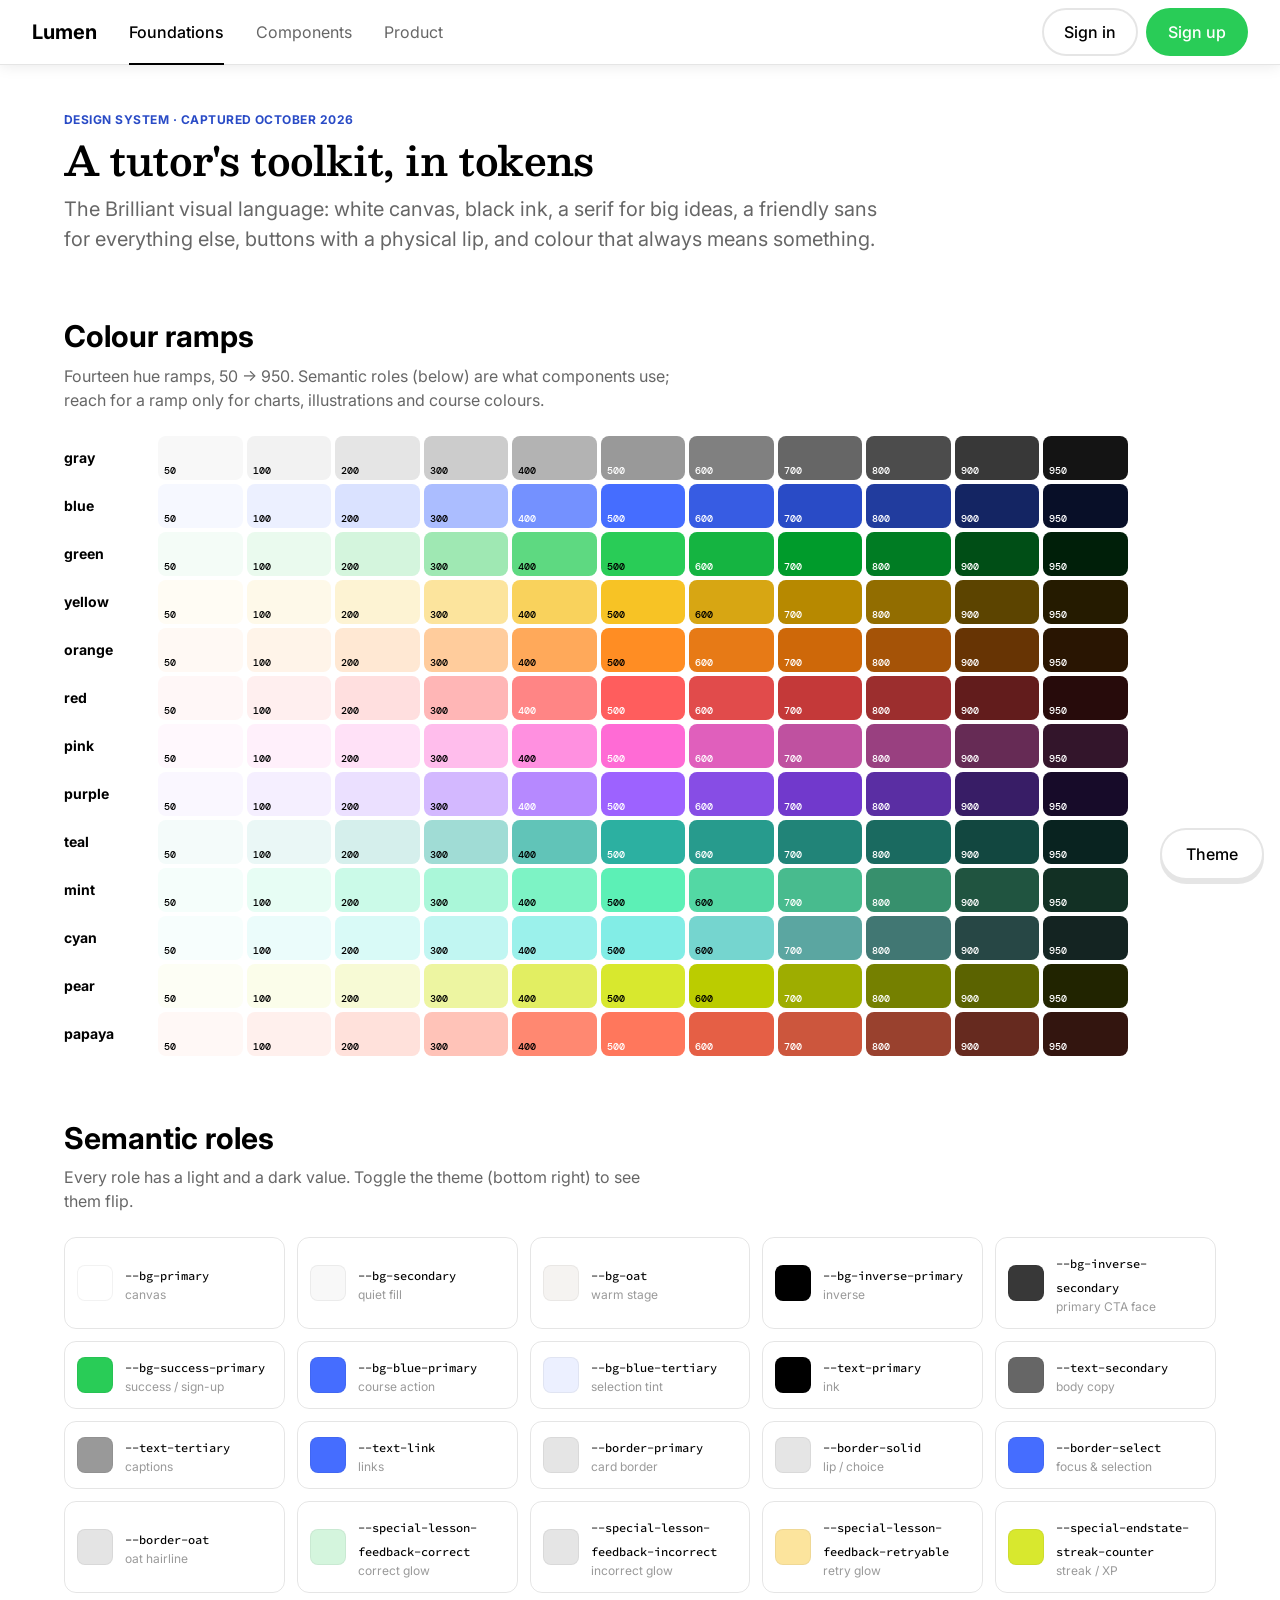
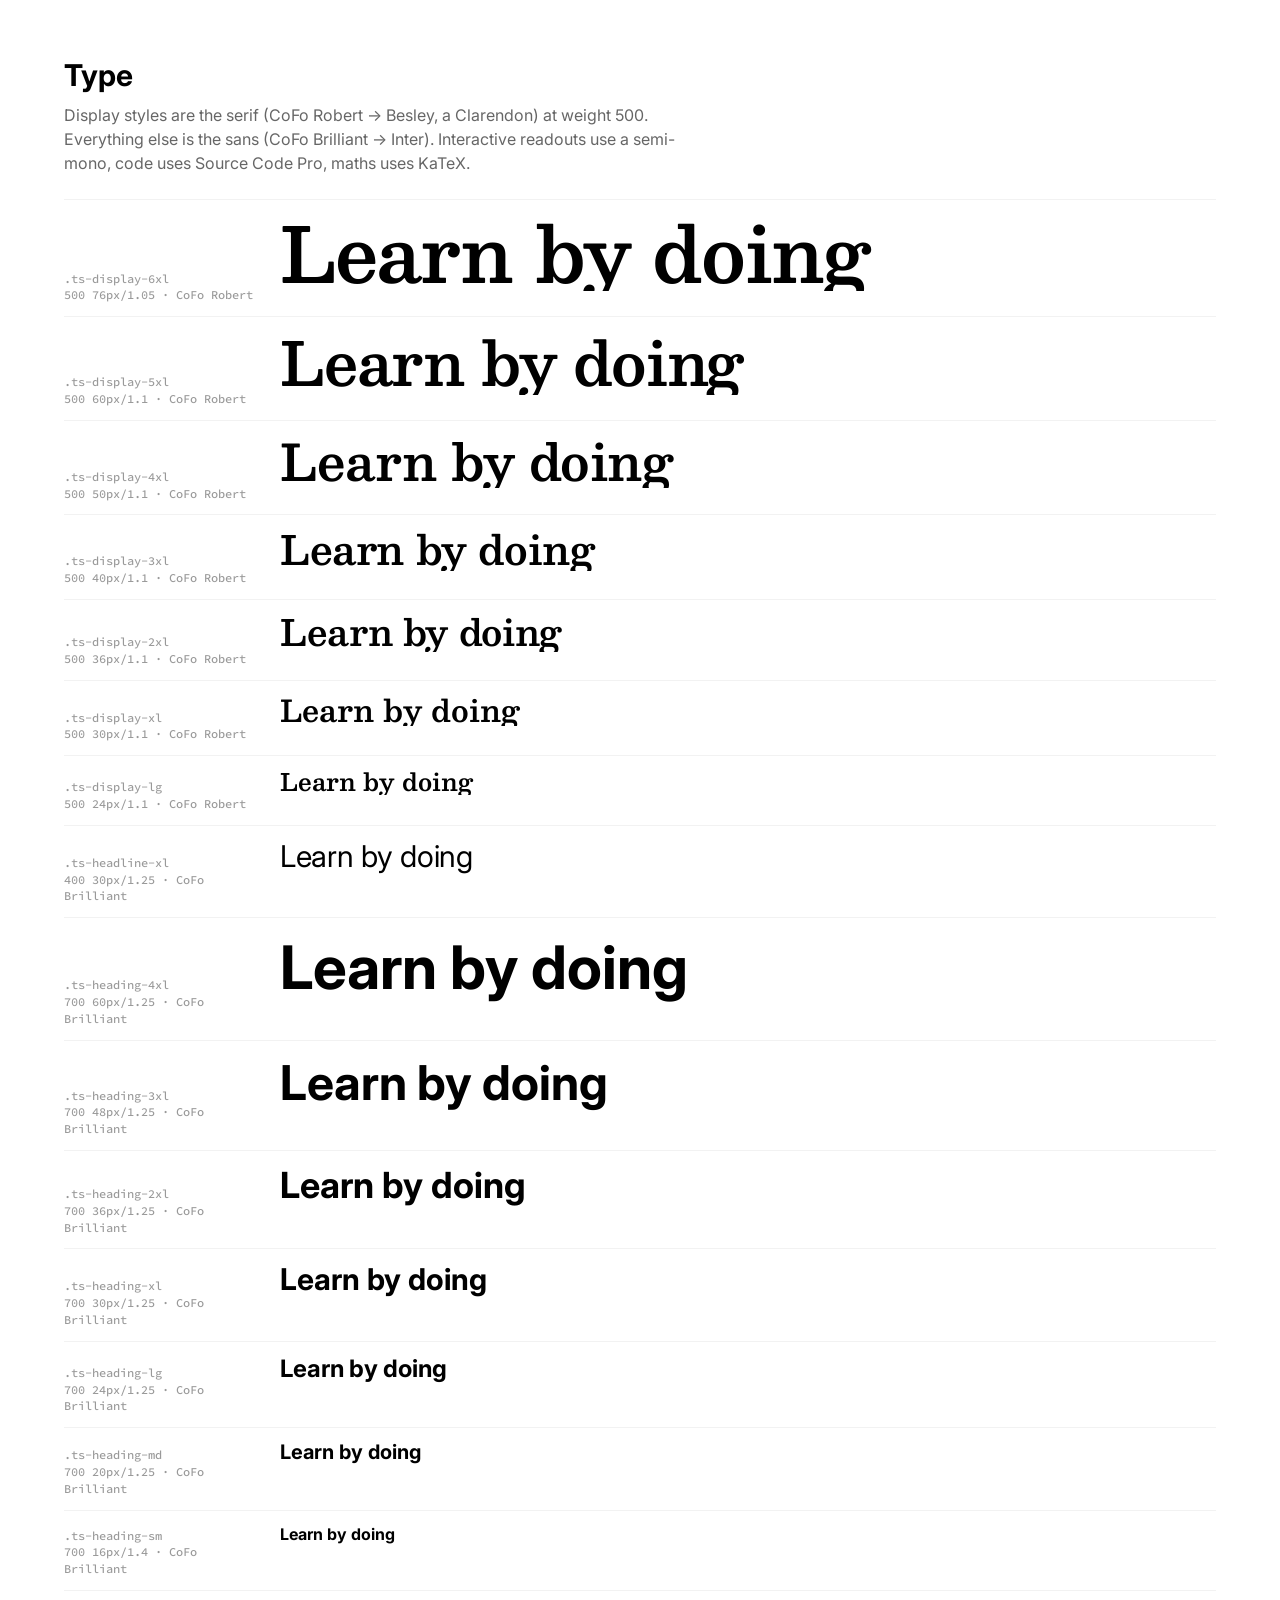
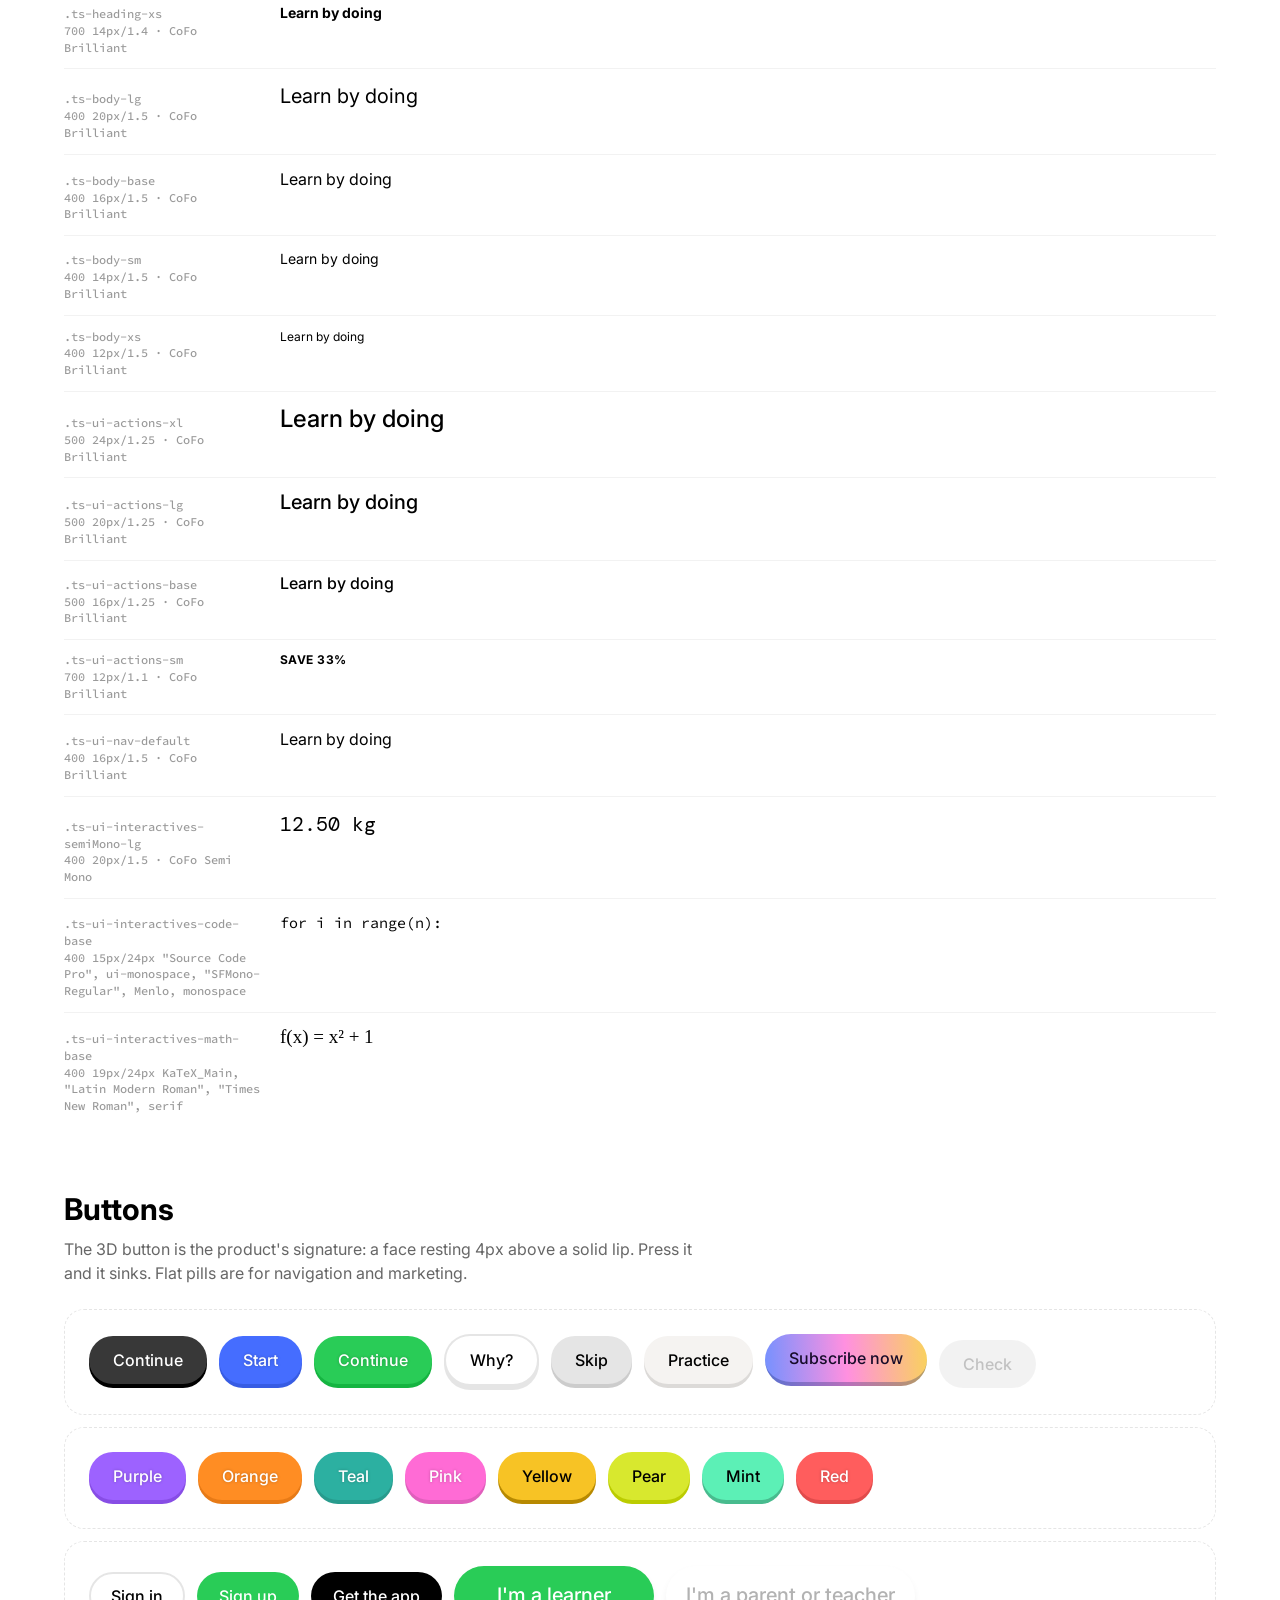
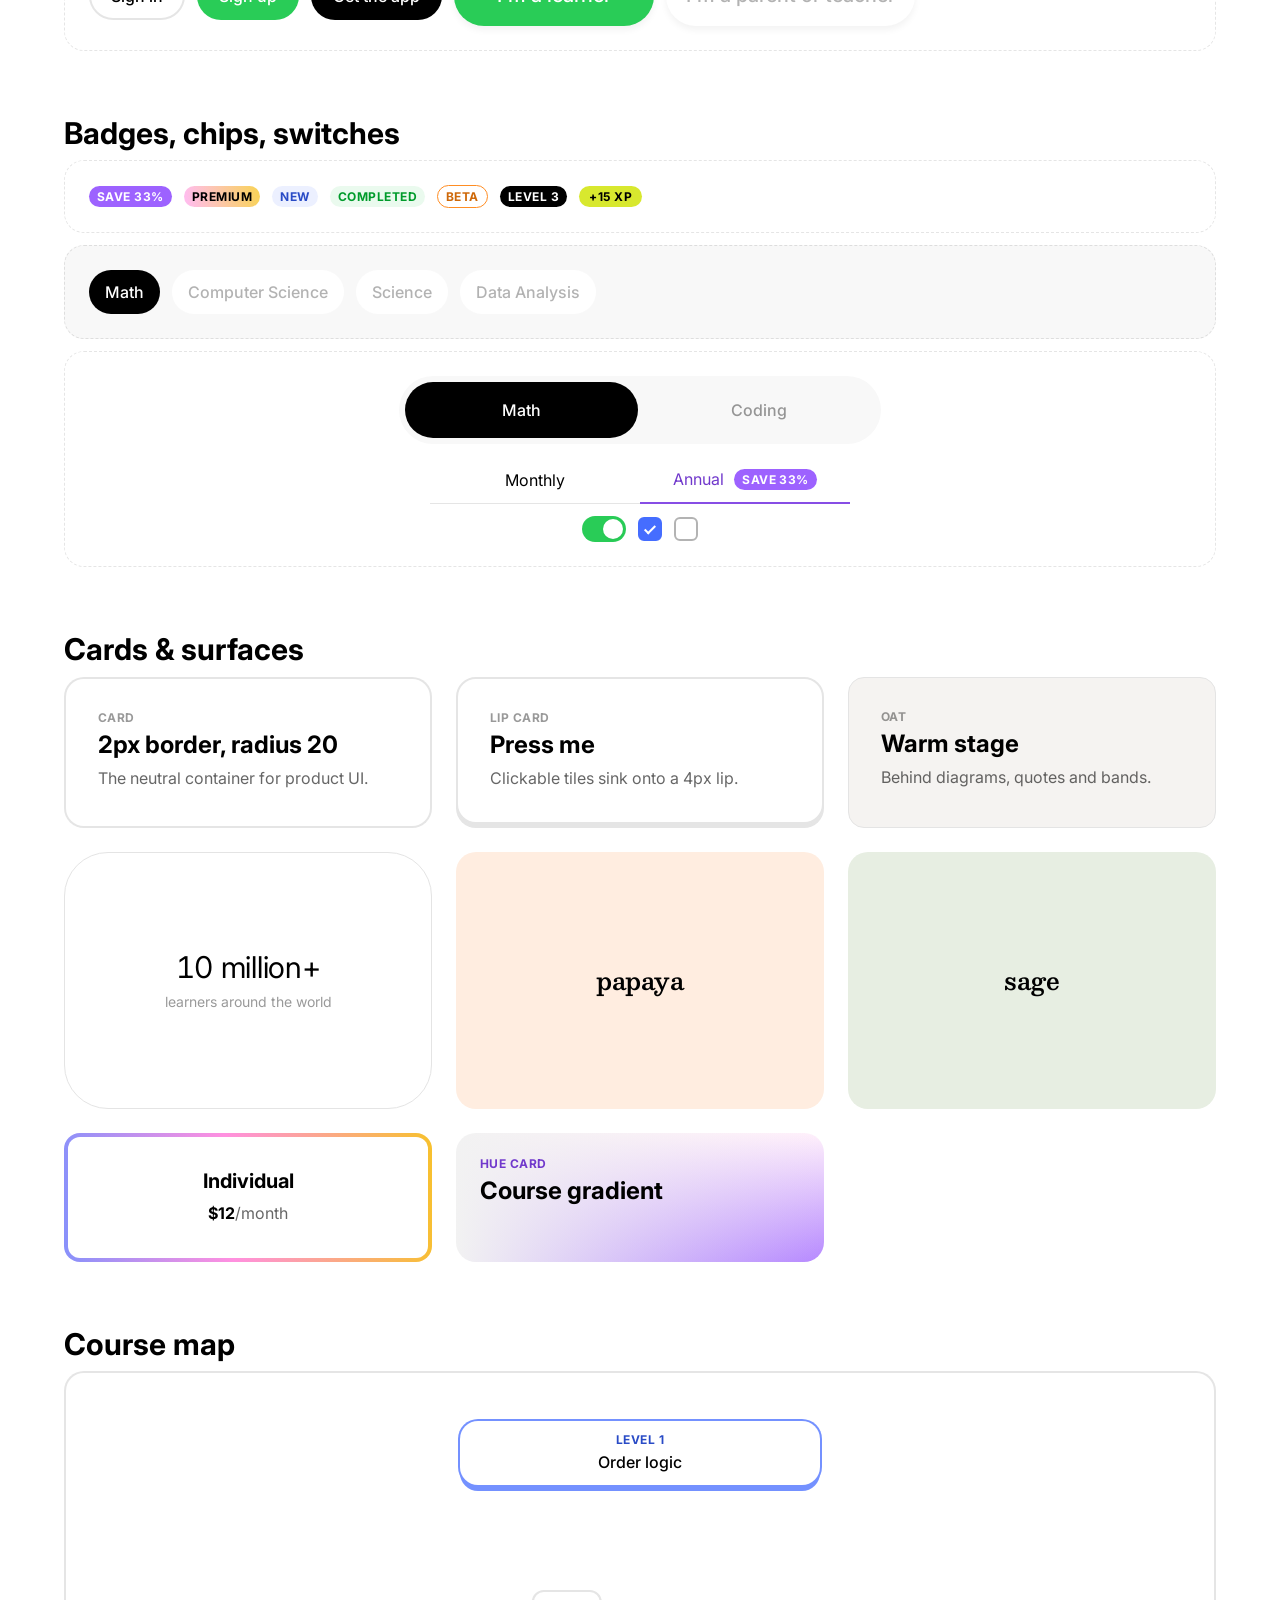
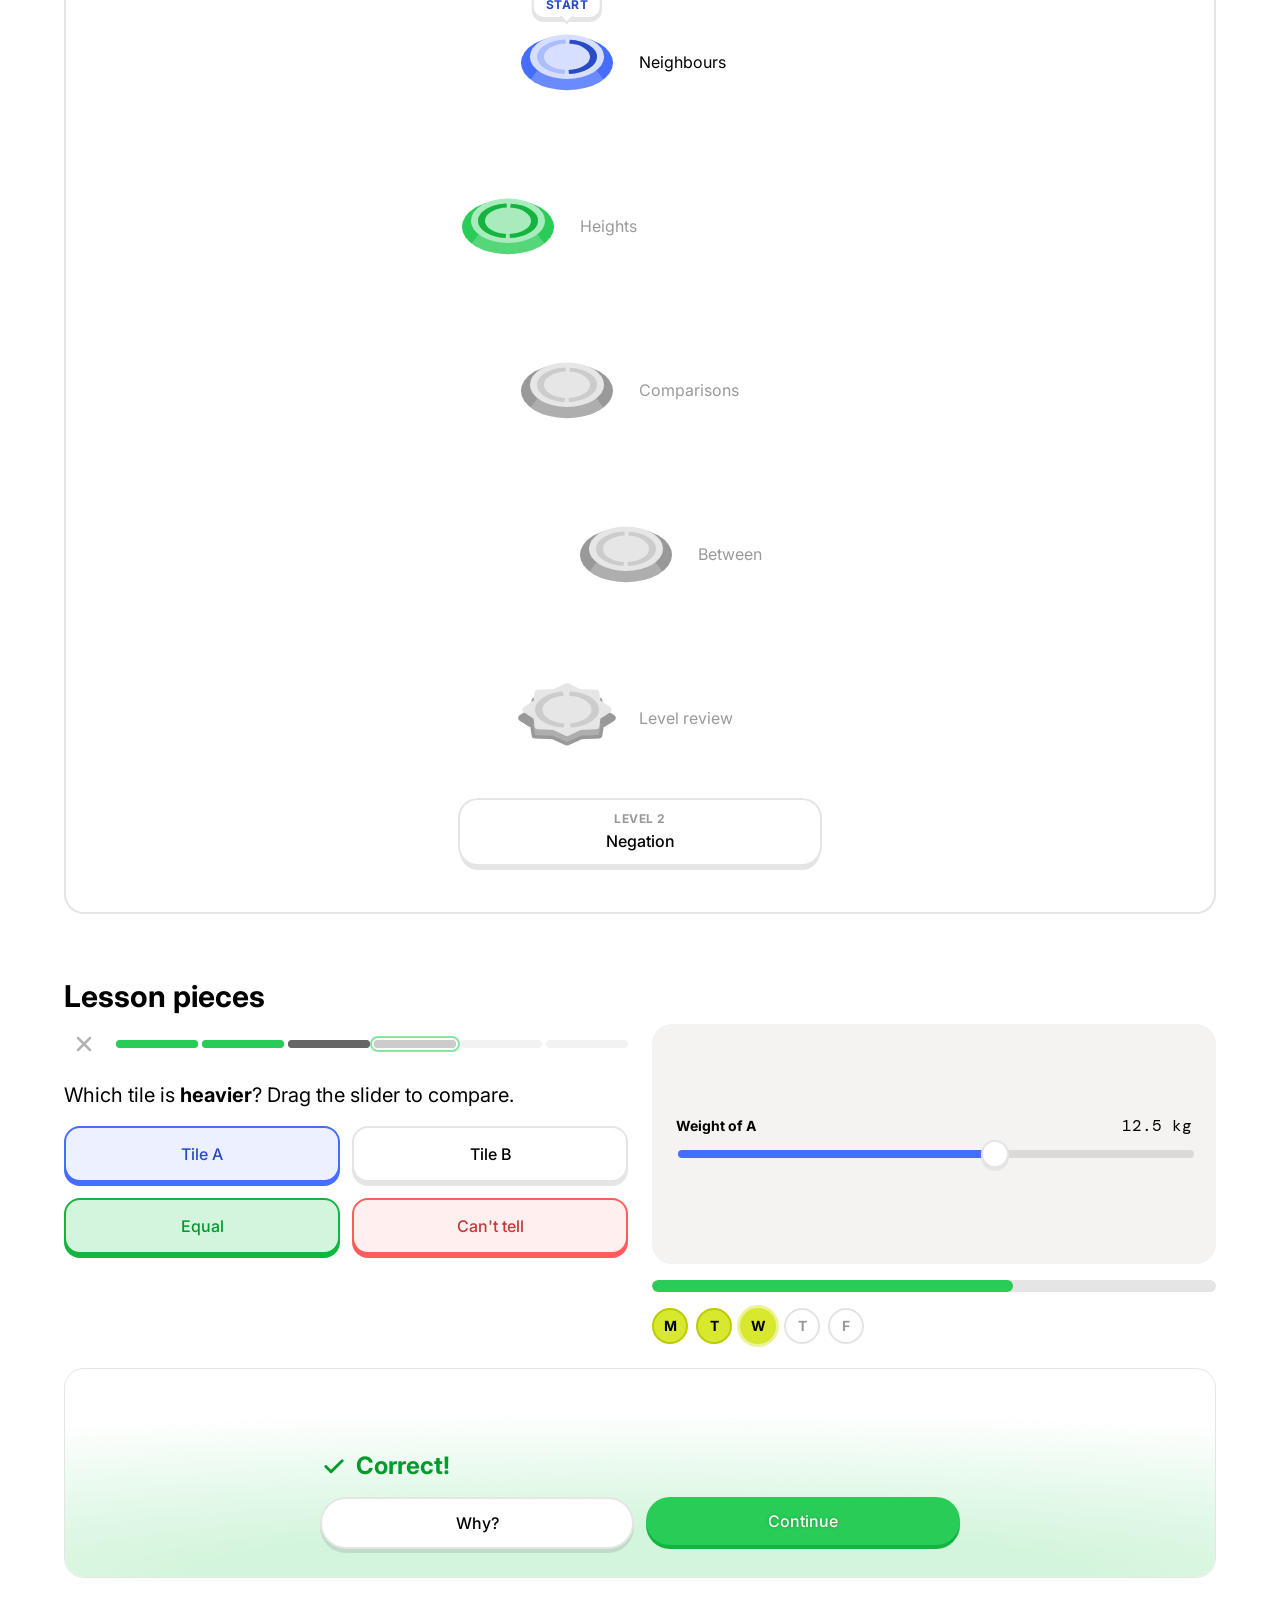
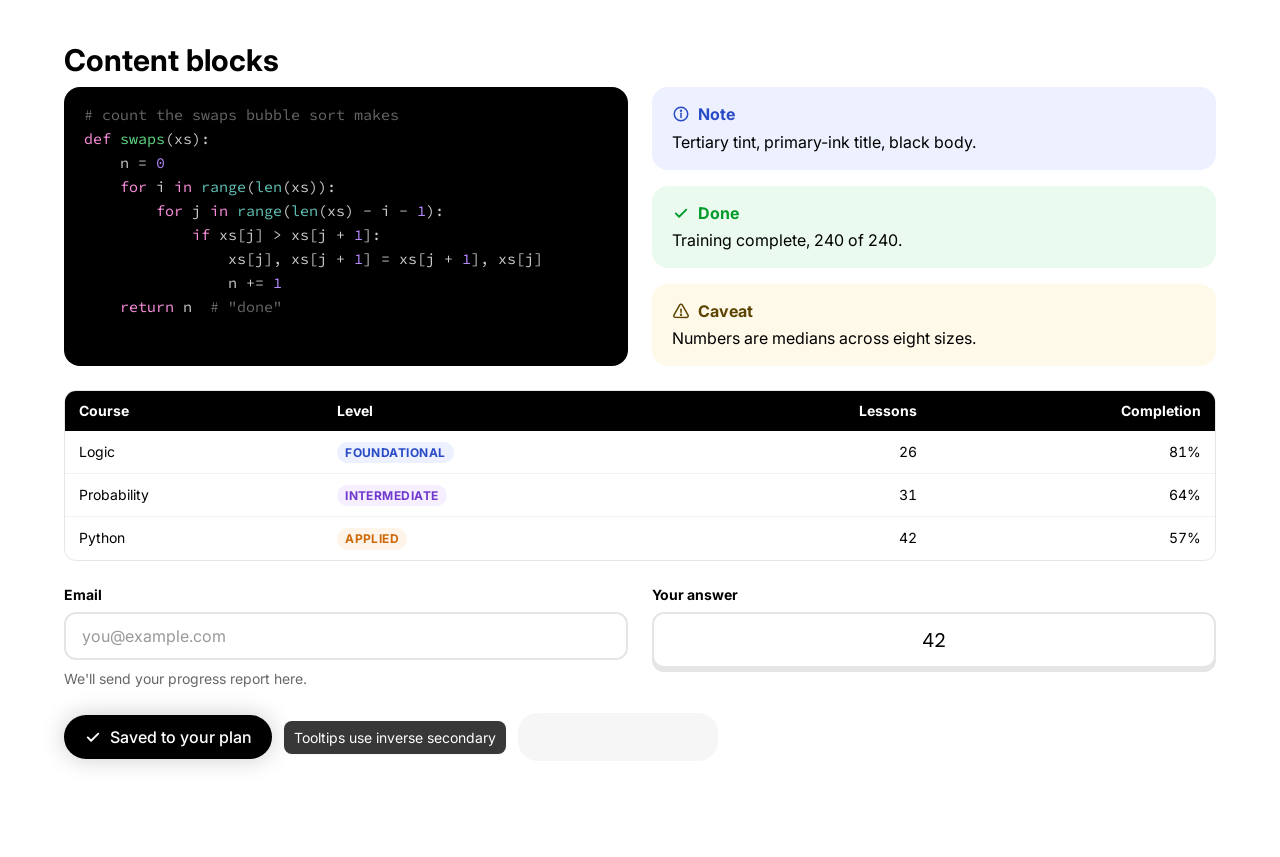
==== commit 5f629d18: "Fidelity pass: measured lesson nodes, Clarendon display, vector lattice and README - Lesson nodes re" ====
--- a/preview/index.html
+++ b/preview/index.html
@@ -7,6 +7,7 @@
 <link rel="stylesheet" href="../tokens/fonts.css">
 <link rel="stylesheet" href="../tokens/tokens.css">
 <link rel="stylesheet" href="../css/brilliant.css">
+<script src="../js/brilliant.js" defer></script>
 <style>
   .spec-h { font: var(--ts-display-3xl); letter-spacing: var(--ts-display-3xl-ls); margin: 0 0 var(--space-3); }
   .spec-h2 { font: var(--ts-heading-xl); margin: var(--space-16) 0 var(--space-2); }
@@ -50,7 +51,7 @@
   <div class="roles" id="roles"></div>
 
   <h2 class="spec-h2">Type</h2>
-  <p class="spec-sub">Display styles are the serif (CoFo Robert → Source Serif 4) at weight 500. Everything else is the sans (CoFo Brilliant → Inter). Interactive readouts use a semi-mono, code uses Source Code Pro, maths uses KaTeX.</p>
+  <p class="spec-sub">Display styles are the serif (CoFo Robert → Besley, a Clarendon) at weight 500. Everything else is the sans (CoFo Brilliant → Inter). Interactive readouts use a semi-mono, code uses Source Code Pro, maths uses KaTeX.</p>
   <div id="types"></div>
 
   <h2 class="spec-h2" id="components">Buttons</h2>
@@ -130,11 +131,11 @@
       <button class="level-header level-header--current"><span class="level-header__kicker">Level 1</span><span class="level-header__title">Order logic</span></button>
     </div>
     <div class="path" style="margin-block: var(--space-10)">
-      <div class="path__row"><button class="path__item" aria-current="step"><span class="node node--current hue-blue"><svg class="node__glyph" viewBox="0 0 24 24"><use href="#i-play"/></svg></span><span class="path__label">Neighbours</span></button></div>
-      <div class="path__row"><button class="path__item"><span class="node node--done hue-green"><svg class="node__glyph" viewBox="0 0 24 24"><use href="#i-check"/></svg></span><span class="path__label">Heights</span></button></div>
-      <div class="path__row"><button class="path__item"><span class="node"></span><span class="path__label">Comparisons</span></button></div>
-      <div class="path__row"><button class="path__item"><span class="node"></span><span class="path__label">Between</span></button></div>
-      <div class="path__row"><button class="path__item"><span class="node node--review"></span><span class="path__label">Level review</span></button></div>
+      <div class="path__row"><button class="path__item" aria-current="step"><span class="start-bubble">Start</span><span class="lesson-node" data-state="current" data-hue="blue" data-progress="1"></span><span class="path__label"><span>Neighbours</span></span></button></div>
+      <div class="path__row"><button class="path__item"><span class="lesson-node" data-state="done" data-hue="green"></span><span class="path__label"><span>Heights</span></span></button></div>
+      <div class="path__row"><button class="path__item"><span class="lesson-node" data-state="locked"></span><span class="path__label"><span>Comparisons</span></span></button></div>
+      <div class="path__row"><button class="path__item"><span class="lesson-node" data-state="locked"></span><span class="path__label"><span>Between</span></span></button></div>
+      <div class="path__row"><button class="path__item"><span class="lesson-node" data-state="locked" data-shape="review"></span><span class="path__label"><span>Level review</span></span></button></div>
     </div>
     <div style="max-width: 392px; margin-inline: auto; padding-inline: 16px">
       <button class="level-header"><span class="level-header__kicker">Level 2</span><span class="level-header__title">Negation</span></button>
--- a/tokens/fonts.css
+++ b/tokens/fonts.css
@@ -1,32 +1,48 @@
 /* Fonts for the Brilliant design system.
  *
- * Brilliant ships three licensed faces from Contrast Foundry — CoFo Brilliant
- * (UI/body sans), CoFo Robert (display serif, weight 500 only) and CoFo Semi
- * Mono (interactive readouts) — plus open-source Source Code Pro and KaTeX.
- * The CoFo faces are commercial and are NOT included here. The stacks in
- * tokens.css put them first, so if you hold a licence, declare them with
- * @font-face (names below) and they win automatically. Otherwise these open
- * substitutes load from Google Fonts:
+ * Brilliant ships three licensed Contrast Foundry faces — CoFo Brilliant (UI/body sans),
+ * CoFo Robert (display serif: a sharp, contemporary Clarendon, named after Robert Besley;
+ * weight 500 + italic) and CoFo Semi Mono (interactive readouts) — plus open-source Source
+ * Code Pro and KaTeX. The CoFo files are commercial and NOT included. Every stack in
+ * tokens.css puts them first, so with a licence you only add their @font-face rules.
  *
- *   CoFo Brilliant  -> Inter            (metrics: CoFo is ~105% of Arial, Inter ~107%)
- *   CoFo Robert     -> Source Serif 4   (use weight 500, optical size on, tight tracking)
+ * Bundled open substitutes (SIL OFL 1.1, licences in tokens/fonts/), chosen by rendering
+ * candidates against Brilliant's own headline art:
+ *   CoFo Robert     -> "Besley Display" = Besley (a revival of Robert Besley's original Clarendon)
+ *                      instanced at wght 600 so it matches CoFo Robert Medium's colour; it is
+ *                      registered at weight 500 because that is the weight the tokens ask for.
+ *                      Pair with letter-spacing ≈ −0.02em (already in the display tokens).
+ *   CoFo Brilliant  -> Inter (variable; metrics within ~2% of CoFo Brilliant)
  *   CoFo Semi Mono  -> DM Mono
- *   Source Code Pro -> Source Code Pro  (exact; it is open source)
- *   KaTeX_Main      -> KaTeX            (exact; load katex.min.css when you render maths)
+ *   Source Code Pro -> Source Code Pro (exact)
+ *   KaTeX_Main      -> KaTeX (exact; load katex.min.css when you render maths)
  *
- * Offline (PDF rendering without network) the stacks fall back to Helvetica/
- * Arial, Georgia and the system monospace, which keeps layout close.
+ * Paths are relative to this file. For a single-file page (artifact, email-able HTML) where
+ * tokens/fonts/ isn't available, the Google Fonts import at the bottom provides the same
+ * families (Besley only at 600, so a weight-500 request resolves to 600 as intended).
  */
-@import url("https://fonts.googleapis.com/css2?family=Inter:wght@400;500;700&family=Source+Serif+4:opsz,wght@8..60,500;8..60,600&family=DM+Mono:wght@400;500&family=Source+Code+Pro:wght@400;500;700&display=swap");
+/* Fallback for pages that can't reach tokens/fonts/ (must stay the first rule). */
+@import url("https://fonts.googleapis.com/css2?family=Besley:ital,wght@0,600;1,600&family=Inter:ital,opsz,wght@0,14..32,400..700;1,14..32,400..700&family=DM+Mono:wght@400;500&family=Source+Code+Pro:wght@400;500;700&display=swap");
 
-/* If licensed, uncomment and point at your files:
+@font-face { font-family: "Besley Display"; src: url("fonts/Besley-600.woff") format("woff"); font-weight: 500; font-style: normal; font-display: swap; }
+@font-face { font-family: "Besley Display"; src: url("fonts/Besley-Italic-600.woff") format("woff"); font-weight: 500; font-style: italic; font-display: swap; }
+@font-face { font-family: "Inter"; src: url("fonts/Inter-Variable.woff") format("woff"); font-weight: 100 900; font-style: normal; font-display: swap; }
+@font-face { font-family: "Inter"; src: url("fonts/Inter-Italic-Variable.woff") format("woff"); font-weight: 100 900; font-style: italic; font-display: swap; }
+@font-face { font-family: "DM Mono"; src: url("fonts/DMMono-Regular.woff") format("woff"); font-weight: 400; font-display: swap; }
+@font-face { font-family: "DM Mono"; src: url("fonts/DMMono-Medium.woff") format("woff"); font-weight: 500; font-display: swap; }
+@font-face { font-family: "Source Code Pro"; src: url("fonts/SourceCodePro-Variable.woff") format("woff"); font-weight: 200 900; font-display: swap; }
+
+
+/* If licensed, add the real faces (they take precedence through the stacks):
 @font-face { font-family: "CoFo Brilliant"; src: url(cofo_brilliant_regular.woff2) format("woff2"); font-weight: 400; font-display: swap; }
 @font-face { font-family: "CoFo Brilliant"; src: url(cofo_brilliant_medium.woff2)  format("woff2"); font-weight: 500; font-display: swap; }
 @font-face { font-family: "CoFo Brilliant"; src: url(cofo_brilliant_bold.woff2)    format("woff2"); font-weight: 700; font-display: swap; }
-@font-face { font-family: "CoFo Robert";    src: url(cofo_robert_medium.woff2)     format("woff2"); font-weight: 500; font-display: swap; }
+@font-face { font-family: "CoFo Robert";    src: url(cofo_robert_medium.woff2)        format("woff2"); font-weight: 500; font-display: swap; }
+@font-face { font-family: "CoFo Robert";    src: url(cofo_robert_medium_italic.woff2) format("woff2"); font-weight: 500; font-style: italic; font-display: swap; }
 @font-face { font-family: "CoFo Semi Mono"; src: url(cofo_semi_mono_regular.woff2) format("woff2"); font-weight: 400; font-display: swap; }
 */
 
-/* The display serif substitute needs optical sizing to look right at 50-76px. */
-.ts-display-lg, .ts-display-xl, .ts-display-2xl, .ts-display-3xl,
-.ts-display-4xl, .ts-display-5xl, .ts-display-6xl { font-optical-sizing: auto; font-kerning: normal; }
+/* Display emphasis: Brilliant sets the key words of campaign headlines in the display italic
+   ("Your personal tutor for <em>math</em> and <em>coding</em>"). */
+.ts-display-lg em, .ts-display-xl em, .ts-display-2xl em, .ts-display-3xl em, .ts-display-4xl em,
+.ts-display-5xl em, .ts-display-6xl em, .display-hero em, .display-section em { font-style: italic; }
--- a/tokens/tokens.css
+++ b/tokens/tokens.css
@@ -178,7 +178,7 @@
   --white-alpha-950: #ffffffe6;
   --white-alpha-1000: #ffffff;
   --font-sans: "CoFo Brilliant", "Inter", "Helvetica Neue", Arial, system-ui, sans-serif;
-  --font-display: "CoFo Robert", "Source Serif 4", "Newsreader", Georgia, serif;
+  --font-display: "CoFo Robert", "Besley Display", "Besley", Georgia, serif;
   --font-semi-mono: "CoFo Semi Mono", "DM Mono", "IBM Plex Mono", ui-monospace, monospace;
   --font-code: "Source Code Pro", ui-monospace, "SFMono-Regular", Menlo, monospace;
   --font-math: KaTeX_Main, "Latin Modern Roman", "Times New Roman", serif;
--- a/css/brilliant.css
+++ b/css/brilliant.css
@@ -6,6 +6,16 @@
  * illustrations) from the measured tokens and the visible product; see
  * references/09-source-notes.md.
  */
+
+/* LATTICE:start — generated by tools/lattice.py (vector isometric hero lattice) */
+:root {
+  --lattice-hero: url("data:image/svg+xml,%3Csvg xmlns=%22http://www.w3.org/2000/svg%22 width=%222880%22 height=%22440%22 viewBox=%220 0 2880 440%22%3E%3Cdefs%3E%3ClinearGradient id=%22g%22 gradientUnits=%22userSpaceOnUse%22 x1=%220%22 y1=%220%22 x2=%220%22 y2=%22440%22%3E%3Cstop offset=%220%22 stop-color=%22%23f5f3f1%22/%3E%3Cstop offset=%220.40%22 stop-color=%22%23ece6e1%22/%3E%3C/linearGradient%3E%3C/defs%3E%3Cpath d=%22M-792.0 440L-1546.3 0M-792.0 440L-37.7 0M-720.0 440L-1474.3 0M-720.0 440L34.3 0M-648.0 440L-1402.3 0M-648.0 440L106.3 0M-576.0 440L-1330.3 0M-576.0 440L178.3 0M-504.0 440L-1258.3 0M-504.0 440L250.3 0M-432.0 440L-1186.3 0M-432.0 440L322.3 0M-360.0 440L-1114.3 0M-360.0 440L394.3 0M-288.0 440L-1042.3 0M-288.0 440L466.3 0M-216.0 440L-970.3 0M-216.0 440L538.3 0M-144.0 440L-898.3 0M-144.0 440L610.3 0M-72.0 440L-826.3 0M-72.0 440L682.3 0M0.0 440L-754.3 0M0.0 440L754.3 0M72.0 440L-682.3 0M72.0 440L826.3 0M144.0 440L-610.3 0M144.0 440L898.3 0M216.0 440L-538.3 0M216.0 440L970.3 0M288.0 440L-466.3 0M288.0 440L1042.3 0M360.0 440L-394.3 0M360.0 440L1114.3 0M432.0 440L-322.3 0M432.0 440L1186.3 0M504.0 440L-250.3 0M504.0 440L1258.3 0M576.0 440L-178.3 0M576.0 440L1330.3 0M648.0 440L-106.3 0M648.0 440L1402.3 0M720.0 440L-34.3 0M720.0 440L1474.3 0M792.0 440L37.7 0M792.0 440L1546.3 0M864.0 440L109.7 0M864.0 440L1618.3 0M936.0 440L181.7 0M936.0 440L1690.3 0M1008.0 440L253.7 0M1008.0 440L1762.3 0M1080.0 440L325.7 0M1080.0 440L1834.3 0M1152.0 440L397.7 0M1152.0 440L1906.3 0M1224.0 440L469.7 0M1224.0 440L1978.3 0M1296.0 440L541.7 0M1296.0 440L2050.3 0M1368.0 440L613.7 0M1368.0 440L2122.3 0M1440.0 440L685.7 0M1440.0 440L2194.3 0M1512.0 440L757.7 0M1512.0 440L2266.3 0M1584.0 440L829.7 0M1584.0 440L2338.3 0M1656.0 440L901.7 0M1656.0 440L2410.3 0M1728.0 440L973.7 0M1728.0 440L2482.3 0M1800.0 440L1045.7 0M1800.0 440L2554.3 0M1872.0 440L1117.7 0M1872.0 440L2626.3 0M1944.0 440L1189.7 0M1944.0 440L2698.3 0M2016.0 440L1261.7 0M2016.0 440L2770.3 0M2088.0 440L1333.7 0M2088.0 440L2842.3 0M2160.0 440L1405.7 0M2160.0 440L2914.3 0M2232.0 440L1477.7 0M2232.0 440L2986.3 0M2304.0 440L1549.7 0M2304.0 440L3058.3 0M2376.0 440L1621.7 0M2376.0 440L3130.3 0M2448.0 440L1693.7 0M2448.0 440L3202.3 0M2520.0 440L1765.7 0M2520.0 440L3274.3 0M2592.0 440L1837.7 0M2592.0 440L3346.3 0M2664.0 440L1909.7 0M2664.0 440L3418.3 0M2736.0 440L1981.7 0M2736.0 440L3490.3 0M2808.0 440L2053.7 0M2808.0 440L3562.3 0M2880.0 440L2125.7 0M2880.0 440L3634.3 0M2952.0 440L2197.7 0M2952.0 440L3706.3 0M3024.0 440L2269.7 0M3024.0 440L3778.3 0M3096.0 440L2341.7 0M3096.0 440L3850.3 0M3168.0 440L2413.7 0M3168.0 440L3922.3 0M3240.0 440L2485.7 0M3240.0 440L3994.3 0M3312.0 440L2557.7 0M3312.0 440L4066.3 0M3384.0 440L2629.7 0M3384.0 440L4138.3 0M3456.0 440L2701.7 0M3456.0 440L4210.3 0M3528.0 440L2773.7 0M3528.0 440L4282.3 0M3600.0 440L2845.7 0M3600.0 440L4354.3 0M3672.0 440L2917.7 0M3672.0 440L4426.3 0%22 stroke=%22url%28%23g%29%22 stroke-width=%221.1%22 fill=%22none%22/%3E%3C/svg%3E");
+  --lattice-hero-2xl: url("data:image/svg+xml,%3Csvg xmlns=%22http://www.w3.org/2000/svg%22 width=%222880%22 height=%22440%22 viewBox=%220 0 2880 440%22%3E%3Cdefs%3E%3ClinearGradient id=%22g%22 gradientUnits=%22userSpaceOnUse%22 x1=%220%22 y1=%220%22 x2=%220%22 y2=%22440%22%3E%3Cstop offset=%220%22 stop-color=%22%23f5f3f1%22/%3E%3Cstop offset=%220.40%22 stop-color=%22%23ece6e1%22/%3E%3C/linearGradient%3E%3C/defs%3E%3Cpath d=%22M-800.0 440L-1554.4 0M-800.0 440L-45.6 0M-736.0 440L-1490.4 0M-736.0 440L18.4 0M-672.0 440L-1426.4 0M-672.0 440L82.4 0M-608.0 440L-1362.4 0M-608.0 440L146.4 0M-544.0 440L-1298.4 0M-544.0 440L210.4 0M-480.0 440L-1234.4 0M-480.0 440L274.4 0M-416.0 440L-1170.4 0M-416.0 440L338.4 0M-352.0 440L-1106.4 0M-352.0 440L402.4 0M-288.0 440L-1042.4 0M-288.0 440L466.4 0M-224.0 440L-978.4 0M-224.0 440L530.4 0M-160.0 440L-914.4 0M-160.0 440L594.4 0M-96.0 440L-850.4 0M-96.0 440L658.4 0M-32.0 440L-786.4 0M-32.0 440L722.4 0M32.0 440L-722.4 0M32.0 440L786.4 0M96.0 440L-658.4 0M96.0 440L850.4 0M160.0 440L-594.4 0M160.0 440L914.4 0M224.0 440L-530.4 0M224.0 440L978.4 0M288.0 440L-466.4 0M288.0 440L1042.4 0M352.0 440L-402.4 0M352.0 440L1106.4 0M416.0 440L-338.4 0M416.0 440L1170.4 0M480.0 440L-274.4 0M480.0 440L1234.4 0M544.0 440L-210.4 0M544.0 440L1298.4 0M608.0 440L-146.4 0M608.0 440L1362.4 0M672.0 440L-82.4 0M672.0 440L1426.4 0M736.0 440L-18.4 0M736.0 440L1490.4 0M800.0 440L45.6 0M800.0 440L1554.4 0M864.0 440L109.6 0M864.0 440L1618.4 0M928.0 440L173.6 0M928.0 440L1682.4 0M992.0 440L237.6 0M992.0 440L1746.4 0M1056.0 440L301.6 0M1056.0 440L1810.4 0M1120.0 440L365.6 0M1120.0 440L1874.4 0M1184.0 440L429.6 0M1184.0 440L1938.4 0M1248.0 440L493.6 0M1248.0 440L2002.4 0M1312.0 440L557.6 0M1312.0 440L2066.4 0M1376.0 440L621.6 0M1376.0 440L2130.4 0M1440.0 440L685.6 0M1440.0 440L2194.4 0M1504.0 440L749.6 0M1504.0 440L2258.4 0M1568.0 440L813.6 0M1568.0 440L2322.4 0M1632.0 440L877.6 0M1632.0 440L2386.4 0M1696.0 440L941.6 0M1696.0 440L2450.4 0M1760.0 440L1005.6 0M1760.0 440L2514.4 0M1824.0 440L1069.6 0M1824.0 440L2578.4 0M1888.0 440L1133.6 0M1888.0 440L2642.4 0M1952.0 440L1197.6 0M1952.0 440L2706.4 0M2016.0 440L1261.6 0M2016.0 440L2770.4 0M2080.0 440L1325.6 0M2080.0 440L2834.4 0M2144.0 440L1389.6 0M2144.0 440L2898.4 0M2208.0 440L1453.6 0M2208.0 440L2962.4 0M2272.0 440L1517.6 0M2272.0 440L3026.4 0M2336.0 440L1581.6 0M2336.0 440L3090.4 0M2400.0 440L1645.6 0M2400.0 440L3154.4 0M2464.0 440L1709.6 0M2464.0 440L3218.4 0M2528.0 440L1773.6 0M2528.0 440L3282.4 0M2592.0 440L1837.6 0M2592.0 440L3346.4 0M2656.0 440L1901.6 0M2656.0 440L3410.4 0M2720.0 440L1965.6 0M2720.0 440L3474.4 0M2784.0 440L2029.6 0M2784.0 440L3538.4 0M2848.0 440L2093.6 0M2848.0 440L3602.4 0M2912.0 440L2157.6 0M2912.0 440L3666.4 0M2976.0 440L2221.6 0M2976.0 440L3730.4 0M3040.0 440L2285.6 0M3040.0 440L3794.4 0M3104.0 440L2349.6 0M3104.0 440L3858.4 0M3168.0 440L2413.6 0M3168.0 440L3922.4 0M3232.0 440L2477.6 0M3232.0 440L3986.4 0M3296.0 440L2541.6 0M3296.0 440L4050.4 0M3360.0 440L2605.6 0M3360.0 440L4114.4 0M3424.0 440L2669.6 0M3424.0 440L4178.4 0M3488.0 440L2733.6 0M3488.0 440L4242.4 0M3552.0 440L2797.6 0M3552.0 440L4306.4 0M3616.0 440L2861.6 0M3616.0 440L4370.4 0M3680.0 440L2925.6 0M3680.0 440L4434.4 0%22 stroke=%22url%28%23g%29%22 stroke-width=%221.1%22 fill=%22none%22/%3E%3C/svg%3E");
+  --lattice-hero-dark: url("data:image/svg+xml,%3Csvg xmlns=%22http://www.w3.org/2000/svg%22 width=%222880%22 height=%22440%22 viewBox=%220 0 2880 440%22%3E%3Cdefs%3E%3ClinearGradient id=%22g%22 gradientUnits=%22userSpaceOnUse%22 x1=%220%22 y1=%220%22 x2=%220%22 y2=%22440%22%3E%3Cstop offset=%220%22 stop-color=%22%23383838%22/%3E%3Cstop offset=%220.40%22 stop-color=%22%23474747%22/%3E%3C/linearGradient%3E%3C/defs%3E%3Cpath d=%22M-792.0 440L-1546.3 0M-792.0 440L-37.7 0M-720.0 440L-1474.3 0M-720.0 440L34.3 0M-648.0 440L-1402.3 0M-648.0 440L106.3 0M-576.0 440L-1330.3 0M-576.0 440L178.3 0M-504.0 440L-1258.3 0M-504.0 440L250.3 0M-432.0 440L-1186.3 0M-432.0 440L322.3 0M-360.0 440L-1114.3 0M-360.0 440L394.3 0M-288.0 440L-1042.3 0M-288.0 440L466.3 0M-216.0 440L-970.3 0M-216.0 440L538.3 0M-144.0 440L-898.3 0M-144.0 440L610.3 0M-72.0 440L-826.3 0M-72.0 440L682.3 0M0.0 440L-754.3 0M0.0 440L754.3 0M72.0 440L-682.3 0M72.0 440L826.3 0M144.0 440L-610.3 0M144.0 440L898.3 0M216.0 440L-538.3 0M216.0 440L970.3 0M288.0 440L-466.3 0M288.0 440L1042.3 0M360.0 440L-394.3 0M360.0 440L1114.3 0M432.0 440L-322.3 0M432.0 440L1186.3 0M504.0 440L-250.3 0M504.0 440L1258.3 0M576.0 440L-178.3 0M576.0 440L1330.3 0M648.0 440L-106.3 0M648.0 440L1402.3 0M720.0 440L-34.3 0M720.0 440L1474.3 0M792.0 440L37.7 0M792.0 440L1546.3 0M864.0 440L109.7 0M864.0 440L1618.3 0M936.0 440L181.7 0M936.0 440L1690.3 0M1008.0 440L253.7 0M1008.0 440L1762.3 0M1080.0 440L325.7 0M1080.0 440L1834.3 0M1152.0 440L397.7 0M1152.0 440L1906.3 0M1224.0 440L469.7 0M1224.0 440L1978.3 0M1296.0 440L541.7 0M1296.0 440L2050.3 0M1368.0 440L613.7 0M1368.0 440L2122.3 0M1440.0 440L685.7 0M1440.0 440L2194.3 0M1512.0 440L757.7 0M1512.0 440L2266.3 0M1584.0 440L829.7 0M1584.0 440L2338.3 0M1656.0 440L901.7 0M1656.0 440L2410.3 0M1728.0 440L973.7 0M1728.0 440L2482.3 0M1800.0 440L1045.7 0M1800.0 440L2554.3 0M1872.0 440L1117.7 0M1872.0 440L2626.3 0M1944.0 440L1189.7 0M1944.0 440L2698.3 0M2016.0 440L1261.7 0M2016.0 440L2770.3 0M2088.0 440L1333.7 0M2088.0 440L2842.3 0M2160.0 440L1405.7 0M2160.0 440L2914.3 0M2232.0 440L1477.7 0M2232.0 440L2986.3 0M2304.0 440L1549.7 0M2304.0 440L3058.3 0M2376.0 440L1621.7 0M2376.0 440L3130.3 0M2448.0 440L1693.7 0M2448.0 440L3202.3 0M2520.0 440L1765.7 0M2520.0 440L3274.3 0M2592.0 440L1837.7 0M2592.0 440L3346.3 0M2664.0 440L1909.7 0M2664.0 440L3418.3 0M2736.0 440L1981.7 0M2736.0 440L3490.3 0M2808.0 440L2053.7 0M2808.0 440L3562.3 0M2880.0 440L2125.7 0M2880.0 440L3634.3 0M2952.0 440L2197.7 0M2952.0 440L3706.3 0M3024.0 440L2269.7 0M3024.0 440L3778.3 0M3096.0 440L2341.7 0M3096.0 440L3850.3 0M3168.0 440L2413.7 0M3168.0 440L3922.3 0M3240.0 440L2485.7 0M3240.0 440L3994.3 0M3312.0 440L2557.7 0M3312.0 440L4066.3 0M3384.0 440L2629.7 0M3384.0 440L4138.3 0M3456.0 440L2701.7 0M3456.0 440L4210.3 0M3528.0 440L2773.7 0M3528.0 440L4282.3 0M3600.0 440L2845.7 0M3600.0 440L4354.3 0M3672.0 440L2917.7 0M3672.0 440L4426.3 0%22 stroke=%22url%28%23g%29%22 stroke-width=%221.1%22 fill=%22none%22/%3E%3C/svg%3E");
+  --lattice-field: url("data:image/svg+xml,%3Csvg xmlns=%22http://www.w3.org/2000/svg%22 width=%222400%22 height=%221080%22 viewBox=%220 0 2400 1080%22%3E%3Cdefs%3E%3ClinearGradient id=%22g%22 gradientUnits=%22userSpaceOnUse%22 x1=%220%22 y1=%220%22 x2=%220%22 y2=%221080%22%3E%3Cstop offset=%220%22 stop-color=%22%23f5f3f1%22/%3E%3Cstop offset=%220.10%22 stop-color=%22%23ebe5e0%22/%3E%3C/linearGradient%3E%3C/defs%3E%3Cpath d=%22M-1896.0 1080L-3747.4 0M-1896.0 1080L-44.6 0M-1824.0 1080L-3675.4 0M-1824.0 1080L27.4 0M-1752.0 1080L-3603.4 0M-1752.0 1080L99.4 0M-1680.0 1080L-3531.4 0M-1680.0 1080L171.4 0M-1608.0 1080L-3459.4 0M-1608.0 1080L243.4 0M-1536.0 1080L-3387.4 0M-1536.0 1080L315.4 0M-1464.0 1080L-3315.4 0M-1464.0 1080L387.4 0M-1392.0 1080L-3243.4 0M-1392.0 1080L459.4 0M-1320.0 1080L-3171.4 0M-1320.0 1080L531.4 0M-1248.0 1080L-3099.4 0M-1248.0 1080L603.4 0M-1176.0 1080L-3027.4 0M-1176.0 1080L675.4 0M-1104.0 1080L-2955.4 0M-1104.0 1080L747.4 0M-1032.0 1080L-2883.4 0M-1032.0 1080L819.4 0M-960.0 1080L-2811.4 0M-960.0 1080L891.4 0M-888.0 1080L-2739.4 0M-888.0 1080L963.4 0M-816.0 1080L-2667.4 0M-816.0 1080L1035.4 0M-744.0 1080L-2595.4 0M-744.0 1080L1107.4 0M-672.0 1080L-2523.4 0M-672.0 1080L1179.4 0M-600.0 1080L-2451.4 0M-600.0 1080L1251.4 0M-528.0 1080L-2379.4 0M-528.0 1080L1323.4 0M-456.0 1080L-2307.4 0M-456.0 1080L1395.4 0M-384.0 1080L-2235.4 0M-384.0 1080L1467.4 0M-312.0 1080L-2163.4 0M-312.0 1080L1539.4 0M-240.0 1080L-2091.4 0M-240.0 1080L1611.4 0M-168.0 1080L-2019.4 0M-168.0 1080L1683.4 0M-96.0 1080L-1947.4 0M-96.0 1080L1755.4 0M-24.0 1080L-1875.4 0M-24.0 1080L1827.4 0M48.0 1080L-1803.4 0M48.0 1080L1899.4 0M120.0 1080L-1731.4 0M120.0 1080L1971.4 0M192.0 1080L-1659.4 0M192.0 1080L2043.4 0M264.0 1080L-1587.4 0M264.0 1080L2115.4 0M336.0 1080L-1515.4 0M336.0 1080L2187.4 0M408.0 1080L-1443.4 0M408.0 1080L2259.4 0M480.0 1080L-1371.4 0M480.0 1080L2331.4 0M552.0 1080L-1299.4 0M552.0 1080L2403.4 0M624.0 1080L-1227.4 0M624.0 1080L2475.4 0M696.0 1080L-1155.4 0M696.0 1080L2547.4 0M768.0 1080L-1083.4 0M768.0 1080L2619.4 0M840.0 1080L-1011.4 0M840.0 1080L2691.4 0M912.0 1080L-939.4 0M912.0 1080L2763.4 0M984.0 1080L-867.4 0M984.0 1080L2835.4 0M1056.0 1080L-795.4 0M1056.0 1080L2907.4 0M1128.0 1080L-723.4 0M1128.0 1080L2979.4 0M1200.0 1080L-651.4 0M1200.0 1080L3051.4 0M1272.0 1080L-579.4 0M1272.0 1080L3123.4 0M1344.0 1080L-507.4 0M1344.0 1080L3195.4 0M1416.0 1080L-435.4 0M1416.0 1080L3267.4 0M1488.0 1080L-363.4 0M1488.0 1080L3339.4 0M1560.0 1080L-291.4 0M1560.0 1080L3411.4 0M1632.0 1080L-219.4 0M1632.0 1080L3483.4 0M1704.0 1080L-147.4 0M1704.0 1080L3555.4 0M1776.0 1080L-75.4 0M1776.0 1080L3627.4 0M1848.0 1080L-3.4 0M1848.0 1080L3699.4 0M1920.0 1080L68.6 0M1920.0 1080L3771.4 0M1992.0 1080L140.6 0M1992.0 1080L3843.4 0M2064.0 1080L212.6 0M2064.0 1080L3915.4 0M2136.0 1080L284.6 0M2136.0 1080L3987.4 0M2208.0 1080L356.6 0M2208.0 1080L4059.4 0M2280.0 1080L428.6 0M2280.0 1080L4131.4 0M2352.0 1080L500.6 0M2352.0 1080L4203.4 0M2424.0 1080L572.6 0M2424.0 1080L4275.4 0M2496.0 1080L644.6 0M2496.0 1080L4347.4 0M2568.0 1080L716.6 0M2568.0 1080L4419.4 0M2640.0 1080L788.6 0M2640.0 1080L4491.4 0M2712.0 1080L860.6 0M2712.0 1080L4563.4 0M2784.0 1080L932.6 0M2784.0 1080L4635.4 0M2856.0 1080L1004.6 0M2856.0 1080L4707.4 0M2928.0 1080L1076.6 0M2928.0 1080L4779.4 0M3000.0 1080L1148.6 0M3000.0 1080L4851.4 0M3072.0 1080L1220.6 0M3072.0 1080L4923.4 0M3144.0 1080L1292.6 0M3144.0 1080L4995.4 0M3216.0 1080L1364.6 0M3216.0 1080L5067.4 0M3288.0 1080L1436.6 0M3288.0 1080L5139.4 0M3360.0 1080L1508.6 0M3360.0 1080L5211.4 0M3432.0 1080L1580.6 0M3432.0 1080L5283.4 0M3504.0 1080L1652.6 0M3504.0 1080L5355.4 0M3576.0 1080L1724.6 0M3576.0 1080L5427.4 0M3648.0 1080L1796.6 0M3648.0 1080L5499.4 0M3720.0 1080L1868.6 0M3720.0 1080L5571.4 0M3792.0 1080L1940.6 0M3792.0 1080L5643.4 0M3864.0 1080L2012.6 0M3864.0 1080L5715.4 0M3936.0 1080L2084.6 0M3936.0 1080L5787.4 0M4008.0 1080L2156.6 0M4008.0 1080L5859.4 0M4080.0 1080L2228.6 0M4080.0 1080L5931.4 0M4152.0 1080L2300.6 0M4152.0 1080L6003.4 0M4224.0 1080L2372.6 0M4224.0 1080L6075.4 0M4296.0 1080L2444.6 0M4296.0 1080L6147.4 0%22 stroke=%22url%28%23g%29%22 stroke-width=%221.1%22 fill=%22none%22/%3E%3C/svg%3E");
+  --lattice-print: url("data:image/svg+xml,%3Csvg xmlns=%22http://www.w3.org/2000/svg%22 width=%22210mm%22 height=%22170mm%22 viewBox=%220 0 210 170%22%3E%3Cdefs%3E%3ClinearGradient id=%22g%22 gradientUnits=%22userSpaceOnUse%22 x1=%220%22 y1=%220%22 x2=%220%22 y2=%22170%22%3E%3Cstop offset=%220%22 stop-color=%22%23f5f3f1%22/%3E%3Cstop offset=%220.40%22 stop-color=%22%23e2dbd5%22/%3E%3C/linearGradient%3E%3C/defs%3E%3Cpath d=%22M-294.0 170L-585.5 0M-294.0 170L-2.5 0M-275.0 170L-566.5 0M-275.0 170L16.5 0M-256.0 170L-547.5 0M-256.0 170L35.5 0M-237.0 170L-528.5 0M-237.0 170L54.5 0M-218.0 170L-509.5 0M-218.0 170L73.5 0M-199.0 170L-490.5 0M-199.0 170L92.5 0M-180.0 170L-471.5 0M-180.0 170L111.5 0M-161.0 170L-452.5 0M-161.0 170L130.5 0M-142.0 170L-433.5 0M-142.0 170L149.5 0M-123.0 170L-414.5 0M-123.0 170L168.5 0M-104.0 170L-395.5 0M-104.0 170L187.5 0M-85.0 170L-376.5 0M-85.0 170L206.5 0M-66.0 170L-357.5 0M-66.0 170L225.5 0M-47.0 170L-338.5 0M-47.0 170L244.5 0M-28.0 170L-319.5 0M-28.0 170L263.5 0M-9.0 170L-300.5 0M-9.0 170L282.5 0M10.0 170L-281.5 0M10.0 170L301.5 0M29.0 170L-262.5 0M29.0 170L320.5 0M48.0 170L-243.5 0M48.0 170L339.5 0M67.0 170L-224.5 0M67.0 170L358.5 0M86.0 170L-205.5 0M86.0 170L377.5 0M105.0 170L-186.5 0M105.0 170L396.5 0M124.0 170L-167.5 0M124.0 170L415.5 0M143.0 170L-148.5 0M143.0 170L434.5 0M162.0 170L-129.5 0M162.0 170L453.5 0M181.0 170L-110.5 0M181.0 170L472.5 0M200.0 170L-91.5 0M200.0 170L491.5 0M219.0 170L-72.5 0M219.0 170L510.5 0M238.0 170L-53.5 0M238.0 170L529.5 0M257.0 170L-34.5 0M257.0 170L548.5 0M276.0 170L-15.5 0M276.0 170L567.5 0M295.0 170L3.5 0M295.0 170L586.5 0M314.0 170L22.5 0M314.0 170L605.5 0M333.0 170L41.5 0M333.0 170L624.5 0M352.0 170L60.5 0M352.0 170L643.5 0M371.0 170L79.5 0M371.0 170L662.5 0M390.0 170L98.5 0M390.0 170L681.5 0M409.0 170L117.5 0M409.0 170L700.5 0M428.0 170L136.5 0M428.0 170L719.5 0M447.0 170L155.5 0M447.0 170L738.5 0M466.0 170L174.5 0M466.0 170L757.5 0M485.0 170L193.5 0M485.0 170L776.5 0M504.0 170L212.5 0M504.0 170L795.5 0%22 stroke=%22url%28%23g%29%22 stroke-width=%220.28%22 fill=%22none%22/%3E%3C/svg%3E");
+}
+/* LATTICE:end */
 
 /* ───────────────────────── Base ───────────────────────── */
 *, *::before, *::after { box-sizing: border-box; }
@@ -86,18 +96,16 @@
 /* Hero — oat field with the isometric line lattice fading up from the bottom [measured] */
 .hero { position: relative; background: var(--bg-oat); overflow: clip; }
 .hero__pattern {
-  position: absolute; inset: auto 0 0 0; height: 48%; pointer-events: none;
-  background-image:
-    linear-gradient(30deg, transparent 48.75%, rgba(236, 230, 225, .6) 49.5%, rgba(236, 230, 225, .6) 50.5%, transparent 51.25%),
-    linear-gradient(150deg, transparent 48.75%, rgba(236, 230, 225, .6) 49.5%, rgba(236, 230, 225, .6) 50.5%, transparent 51.25%);
-  background-size: 72px 42px; background-position: center bottom;
-  -webkit-mask-image: linear-gradient(to top, #000 40%, transparent); mask-image: linear-gradient(to top, #000 40%, transparent);
-}
-[data-theme="dark"] .hero__pattern { opacity: .12; }
-@media (min-width: 1280px) { .hero__pattern { background-size: 64px 37px; } }
+  /* isometric lattice: 30°/150° hairlines on a 72×42 tile, full strength in the bottom 40%, fading up [measured] */
+  position: absolute; inset: auto 0 0 0; height: 440px; pointer-events: none;
+  background: var(--lattice-hero) center bottom / auto no-repeat;
+}
+[data-theme="dark"] .hero__pattern { background-image: var(--lattice-hero-dark); }
+@media (prefers-color-scheme: dark) { :root:not([data-theme="light"]) .hero__pattern { background-image: var(--lattice-hero-dark); } }
+@media (min-width: 1280px) { .hero__pattern { background-image: var(--lattice-hero-2xl); } [data-theme="dark"] .hero__pattern { background-image: var(--lattice-hero-dark); } }
 .hero__inner { position: relative; z-index: 1; display: grid; gap: var(--space-6); align-items: center; max-width: var(--size-container-lg); margin-inline: auto; padding: var(--space-8) var(--space-5) var(--space-12); }
 @media (min-width: 1280px) { .hero__inner { grid-template-columns: 590px minmax(0, 1fr); min-height: 600px; padding-block: var(--space-20) var(--space-14); } }
-.hero__media { border-radius: var(--radius-3xl); background: var(--bg-primary); filter: drop-shadow(0 0 110px rgba(0, 0, 0, .05)); overflow: hidden; }
+.hero__media { border-radius: var(--radius-3xl); background: var(--bg-primary); box-shadow: 0 0 110px rgba(0, 0, 0, .05); overflow: hidden; }
 
 /* Oat band — the big rounded section on marketing pages [measured: radius 44 at ≥992, pt 48/56, pb 48/70] */
 .band { background: var(--bg-oat); border: 1px solid var(--border-oat); padding: var(--space-12) var(--space-5); }
@@ -394,42 +402,52 @@
 .level-header--current { --lh: var(--blue-400); --lh-ink: var(--text-blue-primary); }
 .level-header--done { --lh: var(--green-400); --lh-ink: var(--text-green-primary); }
 
-/* Lesson path: nodes zig-zag down a 392px column [measured column + 30px gap + node 128×134] */
+/* Lesson path [measured]: a 392px column, rows 30px apart, each row a 128×134 node + a 138px label
+   (body.base, 3-line clamp, 29.5px bottom pad so text sits beside the plate). Rows follow ONE global
+   rhythm across levels — centre, start, centre, end, centre, start … — so a level can begin on any
+   position. Use .path__row--start / --end / --center (or let B.coursePath() place them). The first row
+   of each level gets 45px extra top margin; the path tucks 120px (first level) / 200px (others) under
+   the sticky level header. */
 .path { display: flex; flex-direction: column; align-items: center; gap: 30px; width: 100%; max-width: 392px; margin: var(--space-14) auto var(--space-16); }
 .path__row { display: flex; width: 100%; justify-content: center; }
 .path__row:nth-child(4n+2) { justify-content: flex-start; }
 .path__row:nth-child(4n+4) { justify-content: flex-end; }
-.path__item { display: flex; align-items: flex-end; gap: var(--space-2); cursor: pointer; background: none; border: 0; padding: 0; text-align: left; color: inherit; }
-.path__label { width: 138px; height: 55px; padding-bottom: 29.5px; display: flex; align-items: center; font: var(--ts-body-base); color: var(--text-tertiary); display: -webkit-box; -webkit-line-clamp: 3; -webkit-box-orient: vertical; overflow: hidden; }
+.path__row--center { justify-content: center !important; }
+.path__row--start { justify-content: flex-start !important; }
+.path__row--end { justify-content: flex-end !important; }
+.path__row--level-start { margin-top: 45px; }
+.path__item > .start-bubble { left: 64px; bottom: auto; top: 20px; }
+.path__item { position: relative; display: flex; align-items: flex-end; gap: var(--space-2); cursor: pointer; background: none; border: 0; padding: 0; text-align: left; color: inherit; -webkit-tap-highlight-color: transparent; }
+.path__label { width: 138px; height: 55px; padding-bottom: 29.5px; display: flex; align-items: center; font: var(--ts-body-base); color: var(--text-tertiary); text-wrap: pretty; }
+.path__label span { display: -webkit-box; -webkit-line-clamp: 3; -webkit-box-orient: vertical; overflow: hidden; }
 .path__item:hover .path__label { color: var(--text-secondary); }
-.path__item[aria-current="step"] .path__label { color: var(--text-primary); }
-
-/* Lesson node — an isometric coin drawn in CSS [reconstructed geometry, measured greys]
-   States: locked (default) · .node--current · .node--done ; shape: .node--review (scalloped) */
-.node {
-  --face: var(--gray-200); --side: var(--gray-400); --ring: rgba(255, 255, 255, .55); --glyph: var(--icon-lessons-disabledicon);
-  position: relative; width: 92px; height: 64px; flex: none;
-  transition: filter var(--dur-fast);
-}
-.path__item:hover .node { filter: brightness(.95); }
-.node::before, .node::after { content: ""; position: absolute; left: 0; width: 92px; height: 52px; border-radius: 50%; }
-.node::before { top: 12px; background: var(--side); }                         /* the coin's edge */
-.node::after { top: 0; background: var(--face); box-shadow: inset 0 0 0 7px var(--ring); }   /* the face with its rim */
-.node__glyph { position: absolute; z-index: 1; left: 50%; top: 26px; transform: translate(-50%, -50%) scaleY(.82); color: var(--glyph); width: 22px; height: 22px; }
-.node--current { --face: var(--hue-500, var(--blue-500)); --side: var(--hue-700, var(--blue-700)); --ring: rgba(255, 255, 255, .28); --glyph: var(--white); animation: floatyNudge 2.4s ease-in-out infinite; }
-.node--done { --face: var(--hue-400, var(--green-400)); --side: var(--hue-600, var(--green-600)); --ring: rgba(255, 255, 255, .35); --glyph: var(--white); }
-.node--review::before, .node--review::after {
-  border-radius: 0;
-  clip-path: polygon(50% 0%, 61% 6%, 75% 4%, 82% 14%, 95% 18%, 95% 31%, 100% 42%, 95% 54%, 96% 67%, 84% 73%, 77% 85%, 63% 84%, 50% 92%, 37% 84%, 23% 85%, 16% 73%, 4% 67%, 5% 54%, 0% 42%, 5% 31%, 5% 18%, 18% 14%, 25% 4%, 39% 6%);
-}
-.node--review::after { box-shadow: none; background: radial-gradient(closest-side, var(--face) 62%, color-mix(in srgb, var(--face) 70%, white) 63% 72%, var(--face) 73%); }
-.node.hue-blue   { --hue-400: var(--blue-400);   --hue-500: var(--blue-500);   --hue-600: var(--blue-600);   --hue-700: var(--blue-700); }
-.node.hue-green  { --hue-400: var(--green-400);  --hue-500: var(--green-500);  --hue-600: var(--green-600);  --hue-700: var(--green-700); }
-.node.hue-purple { --hue-400: var(--purple-400); --hue-500: var(--purple-500); --hue-600: var(--purple-600); --hue-700: var(--purple-700); }
-.node.hue-orange { --hue-400: var(--orange-400); --hue-500: var(--orange-500); --hue-600: var(--orange-600); --hue-700: var(--orange-700); }
-.node.hue-teal   { --hue-400: var(--teal-400);   --hue-500: var(--teal-500);   --hue-600: var(--teal-600);   --hue-700: var(--teal-700); }
-.node.hue-pink   { --hue-400: var(--pink-400);   --hue-500: var(--pink-500);   --hue-600: var(--pink-600);   --hue-700: var(--pink-700); }
-[data-theme="dark"] .node:not(.node--current):not(.node--done) { --face: var(--gray-800); --side: var(--gray-900); --ring: rgba(255, 255, 255, .08); }
+.path__item[aria-current="step"] .path__label, .path__item:hover[aria-current="step"] .path__label { color: var(--text-primary); }
+
+/* Lesson node — the isometric pressure plate [measured geometry, original drawing]
+   Rendered as SVG by B.node() / the static markup in references/02-components.md:
+   a wide base ellipse (rx 67, ry 39.75) under a raised plate (rx 54, ry 32.4); the base's front
+   facet is the base colour +20% white, the plate +75% white, and a split progress ring (+50% white,
+   rx 43.7→33.6, gaps top and bottom) sits on the plate. Level reviews use an 8-point star plate.
+   Locked = gray (#999 base). Hover dims to brightness(.9) [measured]. */
+.lesson-node { --nb: #999999; --nfacet: rgba(255, 255, 255, .2); --nf: color-mix(in srgb, var(--nb) 25%, white); --nr: color-mix(in srgb, var(--nb) 50%, white); --np: var(--nb);
+  display: block; width: 128px; height: 134px; flex: none; transition: filter var(--dur-fast); }
+.lesson-node svg { display: block; width: 100%; height: 100%; overflow: visible; }
+.path__item:hover .lesson-node, a:hover > .lesson-node { filter: brightness(.9); }
+.lesson-node[data-state="current"] { --nb: var(--hue-500, var(--blue-500)); --np: var(--hue-700, var(--blue-700)); --nf: color-mix(in srgb, var(--nb) 22%, white); --nr: color-mix(in srgb, var(--nb) 45%, white); }
+.lesson-node[data-state="current"] svg { animation: floatyNudge 2.4s ease-in-out infinite; }
+.lesson-node[data-state="done"] { --nb: var(--hue-500, var(--blue-500)); --np: var(--hue-600, var(--blue-600)); --nf: color-mix(in srgb, var(--nb) 40%, white); --nr: color-mix(in srgb, var(--nb) 65%, white); }
+.lesson-node[data-hue="blue"]   { --hue-500: var(--blue-500);   --hue-600: var(--blue-600);   --hue-700: var(--blue-700); }
+.lesson-node[data-hue="green"]  { --hue-500: var(--green-500);  --hue-600: var(--green-600);  --hue-700: var(--green-700); }
+.lesson-node[data-hue="purple"] { --hue-500: var(--purple-500); --hue-600: var(--purple-600); --hue-700: var(--purple-700); }
+.lesson-node[data-hue="orange"] { --hue-500: var(--orange-500); --hue-600: var(--orange-600); --hue-700: var(--orange-700); }
+.lesson-node[data-hue="teal"]   { --hue-500: var(--teal-500);   --hue-600: var(--teal-600);   --hue-700: var(--teal-700); }
+.lesson-node[data-hue="pink"]   { --hue-500: var(--pink-500);   --hue-600: var(--pink-600);   --hue-700: var(--pink-700); }
+.lesson-node[data-hue="papaya"] { --hue-500: var(--papaya-500); --hue-600: var(--papaya-600); --hue-700: var(--papaya-700); }
+.lesson-node[data-hue="mint"]   { --hue-500: var(--mint-600);   --hue-600: var(--mint-700);   --hue-700: var(--mint-800); }
+[data-theme="dark"] .lesson-node:not([data-state="current"]):not([data-state="done"]) { --nb: #2b2b2b; --nf: #4c4c4c; --nr: #666666; --nfacet: rgba(255, 255, 255, .06); }
+@media (prefers-color-scheme: dark) { :root:not([data-theme="light"]) .lesson-node:not([data-state="current"]):not([data-state="done"]) { --nb: #2b2b2b; --nf: #4c4c4c; --nr: #666666; --nfacet: rgba(255, 255, 255, .06); } }
+.lesson-node .ln-glyph { color: var(--np); }
+.lesson-node[data-state="locked"] .ln-glyph, .lesson-node:not([data-state]) .ln-glyph { color: var(--icon-lessons-disabledicon); }
 
 /* Lesson popover (opens from a node) [measured: radius 40, 2px border-solid, p 24/16/16, gap 16] */
 .popover-card {
@@ -768,13 +786,6 @@
 .start-bubble { position: absolute; left: 50%; bottom: calc(100% + 10px); transform: translateX(-50%); z-index: 3; padding: 6px 12px; border-radius: var(--radius-lg); background: var(--bg-primary); border: 2px solid var(--border-solid); box-shadow: 0 3px 0 0 var(--border-solid); font: var(--ts-ui-actions-sm); letter-spacing: var(--ts-ui-actions-sm-ls); text-transform: uppercase; color: var(--text-blue-primary); white-space: nowrap; animation: bubbleBob 2s ease-in-out infinite; }
 .start-bubble::after { content: ""; position: absolute; top: 100%; left: 50%; width: 10px; height: 10px; background: var(--bg-primary); border-right: 2px solid var(--border-solid); border-bottom: 2px solid var(--border-solid); transform: translate(-50%, -5px) rotate(45deg); }
 @keyframes bubbleBob { 50% { transform: translate(-50%, -5px); } }
-/* A finished node gets a small success tick */
-.node__tick { position: absolute; z-index: 2; right: -4px; top: -6px; width: 26px; height: 26px; border-radius: 50%; display: grid; place-items: center; background: var(--bg-success-primary); color: var(--white); box-shadow: 0 2px 0 0 var(--green-600); }
-.node__tick svg { width: 13px; height: 13px; }
-/* Optional rail: a soft road between nodes (draw as an SVG path behind .path) */
-.path-rail { position: absolute; inset: 0; pointer-events: none; overflow: visible; }
-.path-rail path { fill: none; stroke: var(--border-solid); stroke-width: 10; stroke-linecap: round; stroke-linejoin: round; }
-.path-rail path.done { stroke: var(--green-300); }
 
 /* Footer feedback bar — the flat alternative to the glowing sheet */
 .feedback-bar { border-top: 2px solid var(--border-solid); background: var(--bg-primary); padding: var(--space-4) var(--space-5) calc(env(safe-area-inset-bottom, 0px) + var(--space-4)); transition: background-color var(--dur-normal); }
